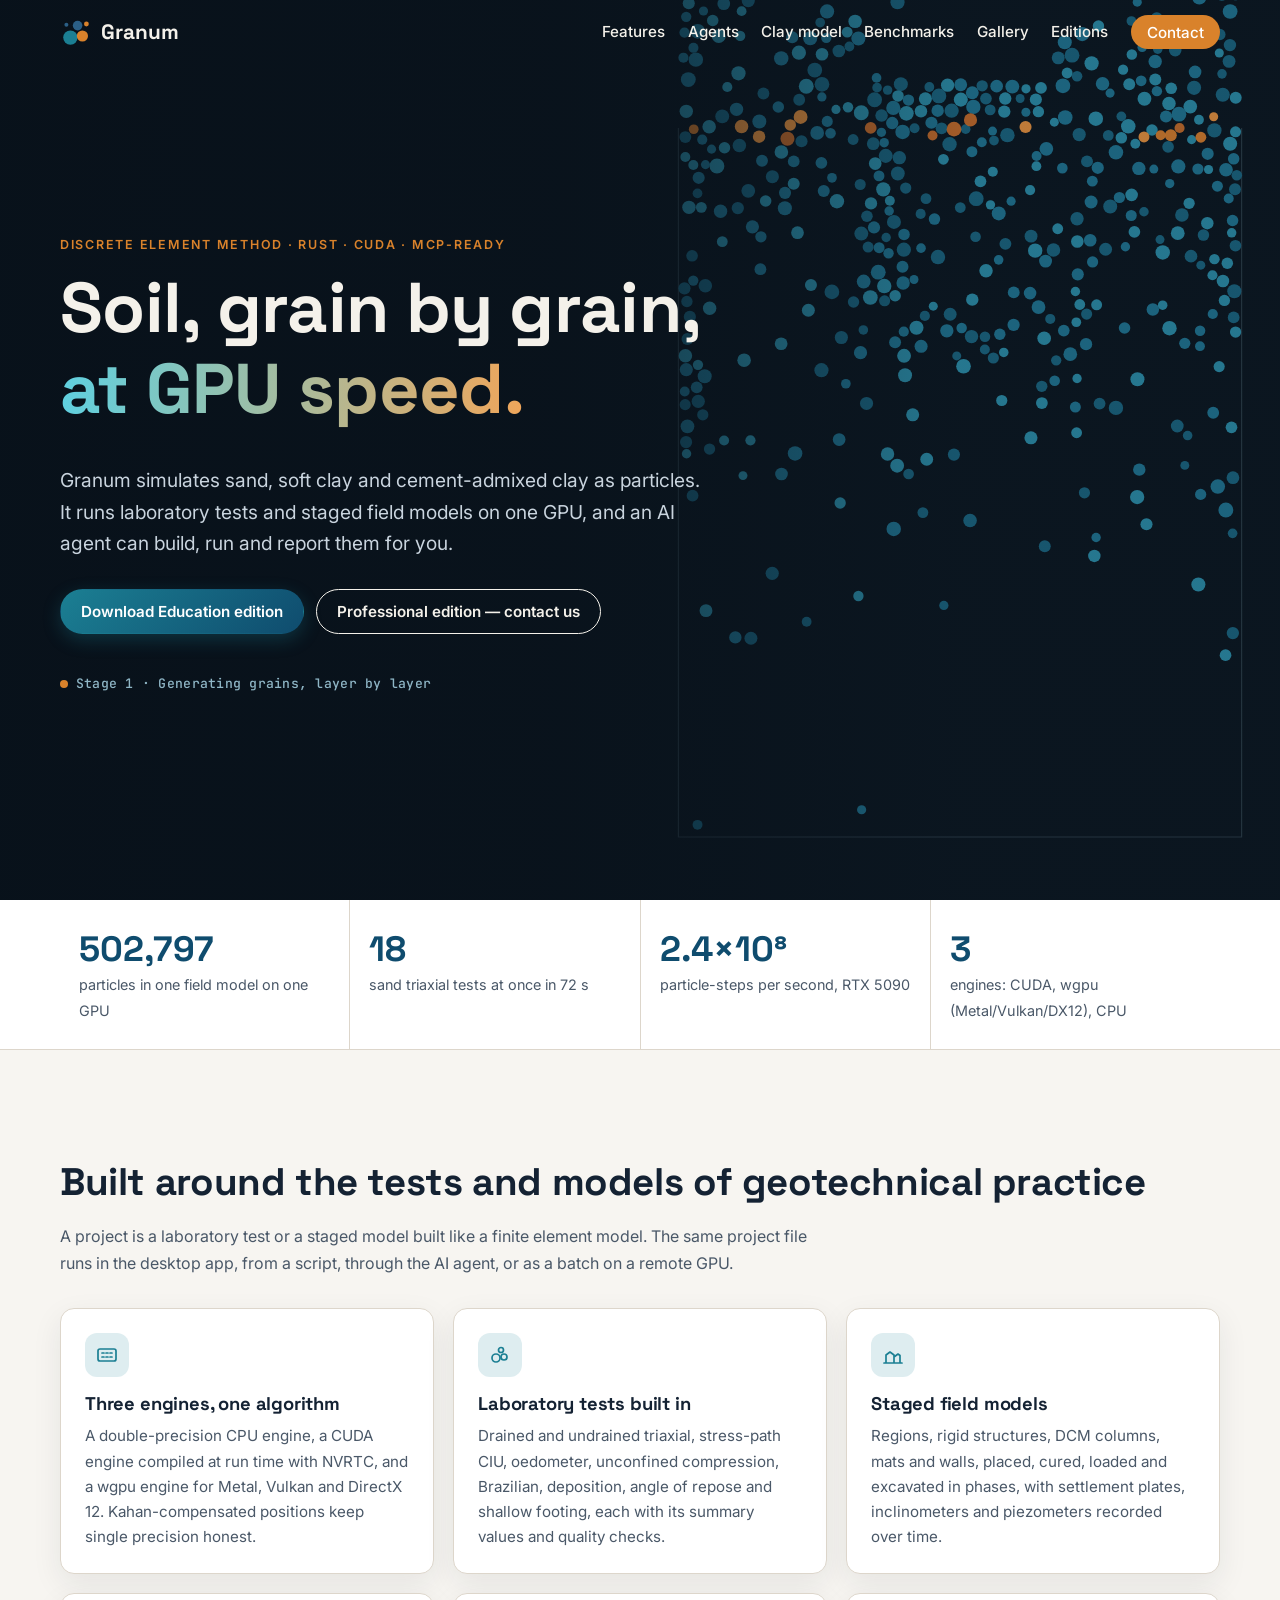
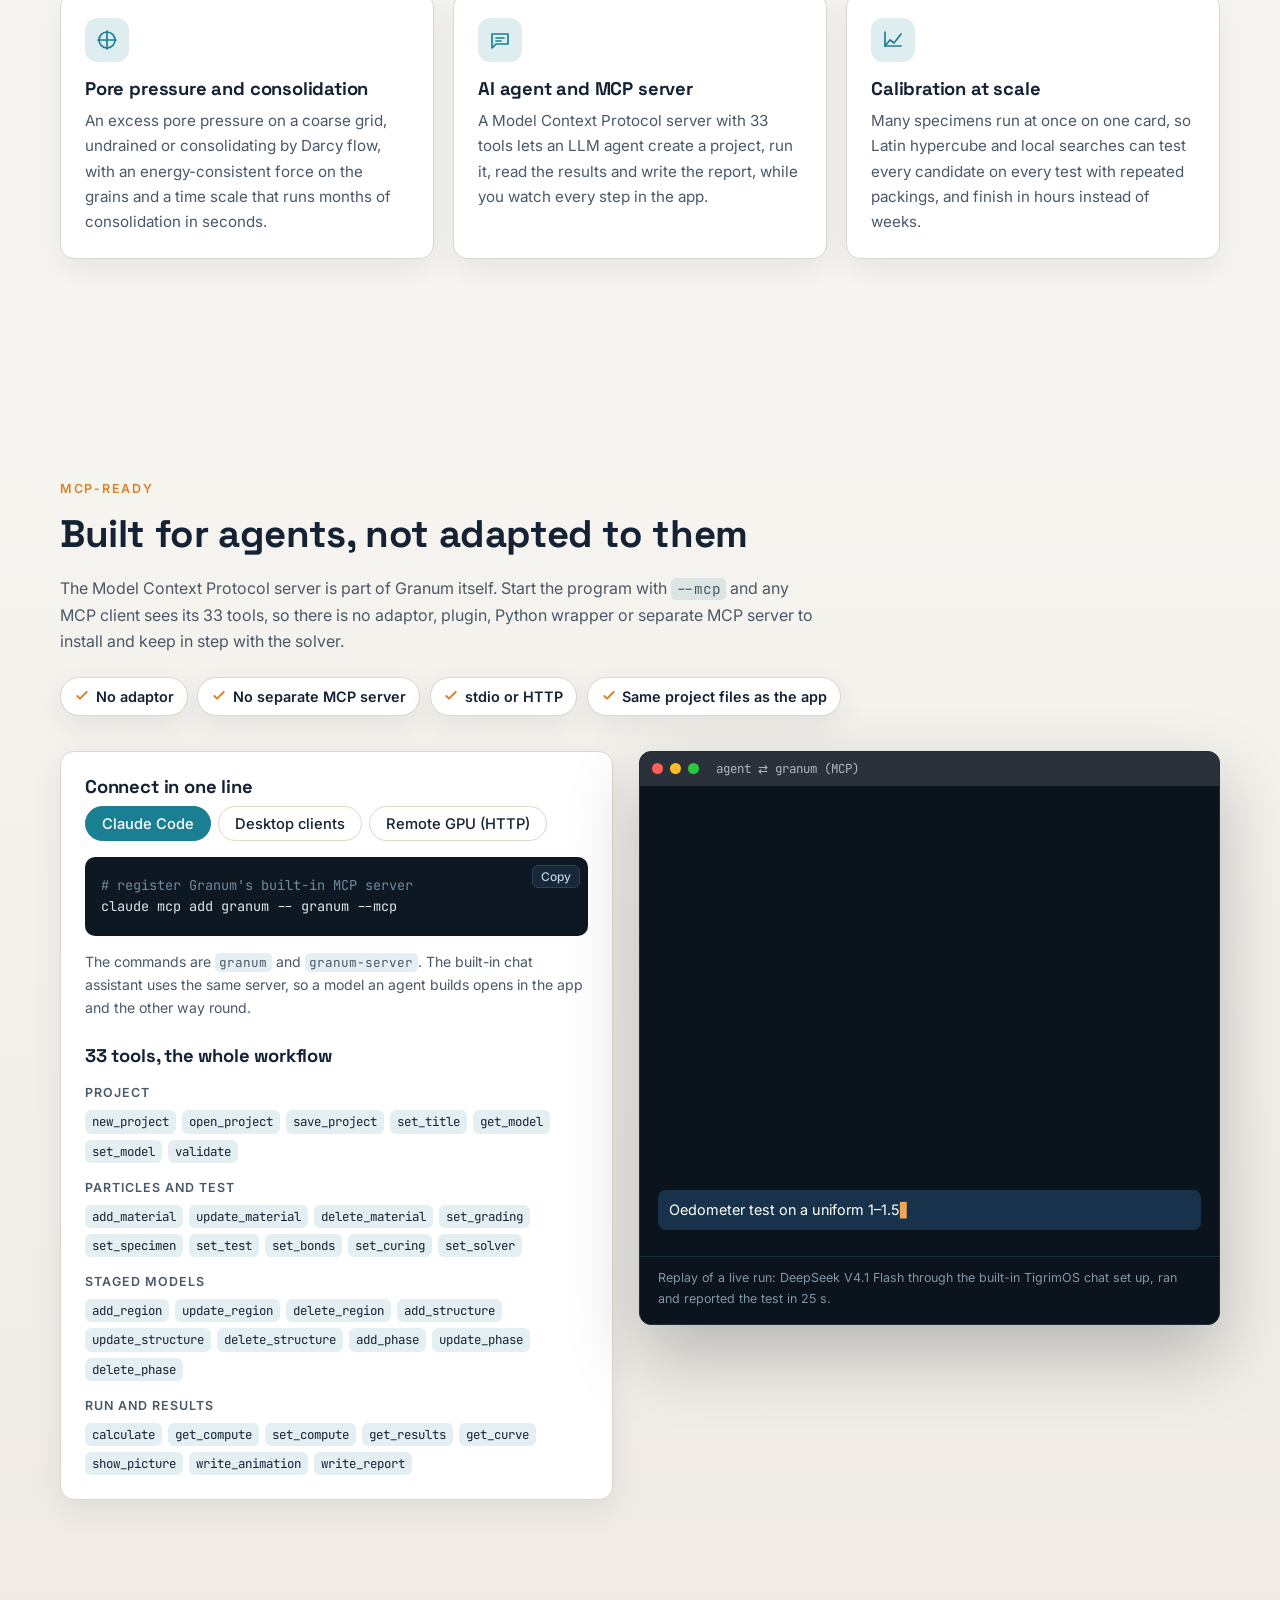
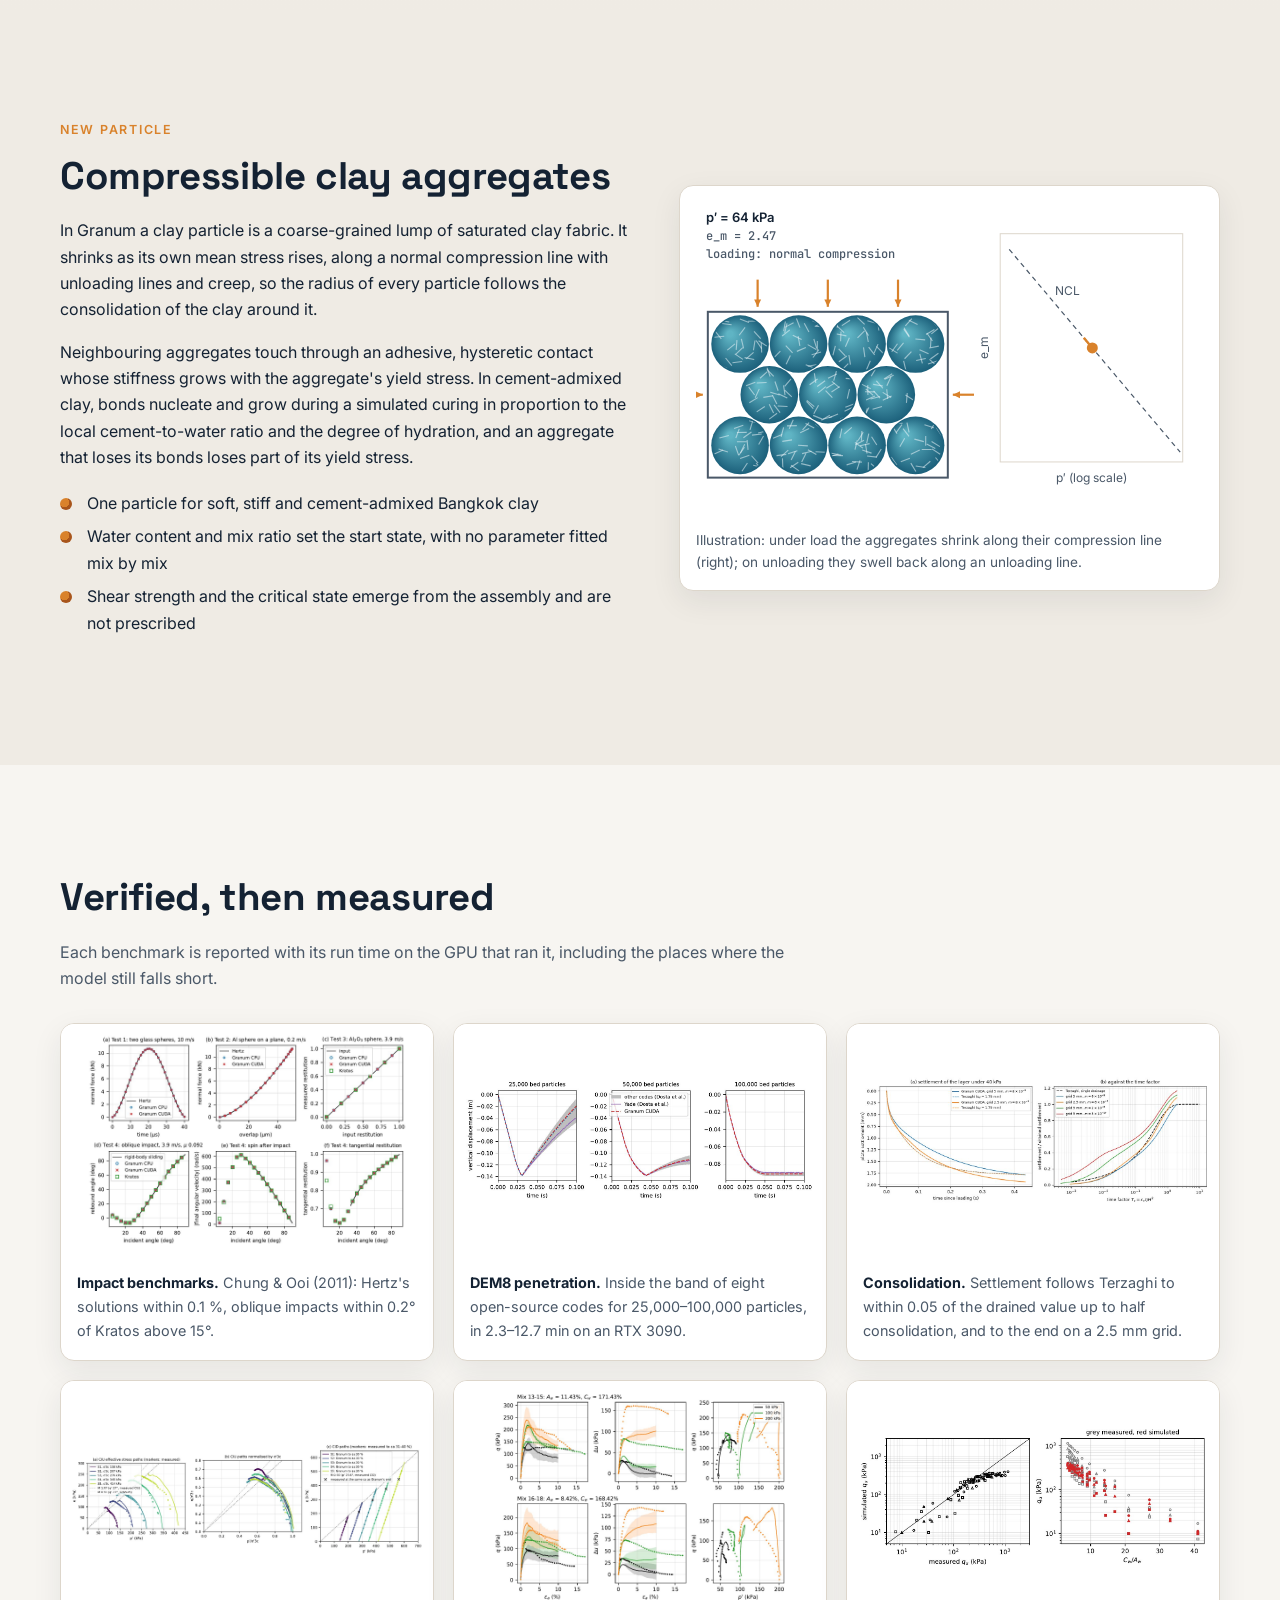
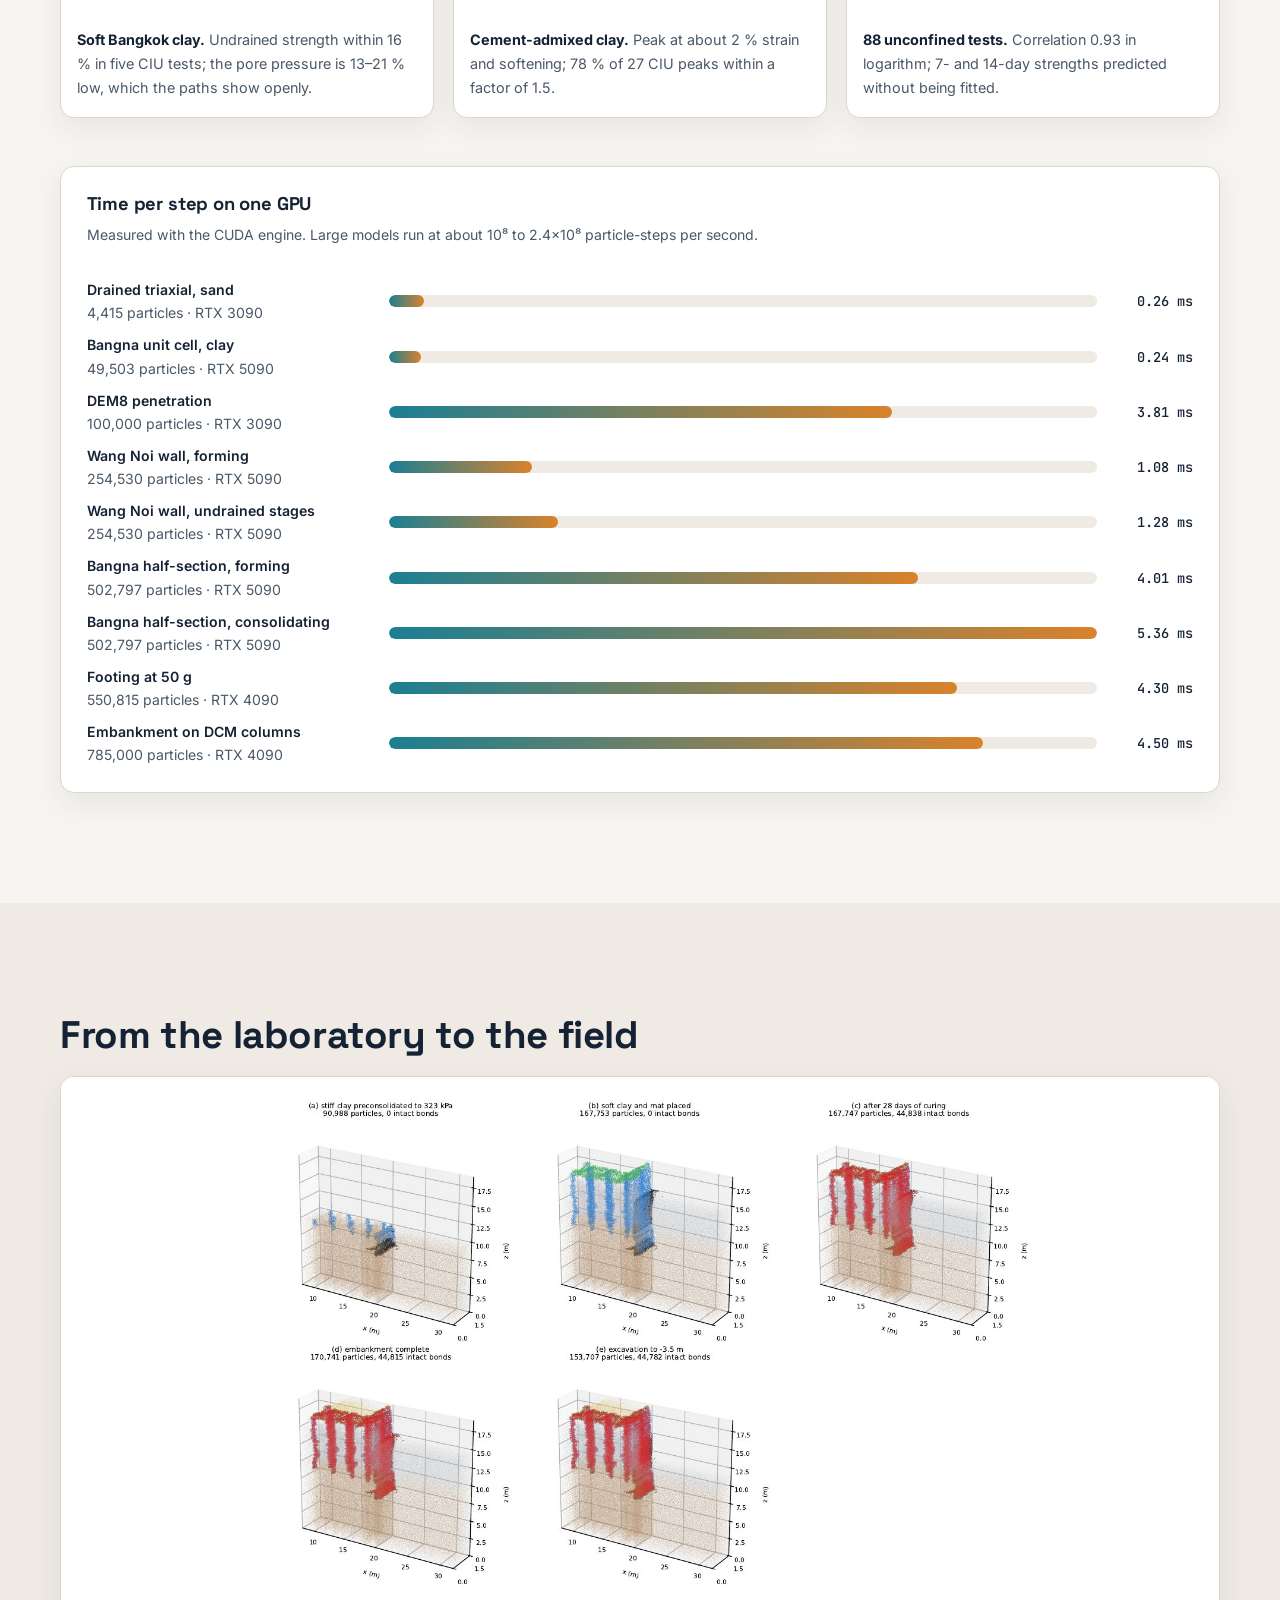
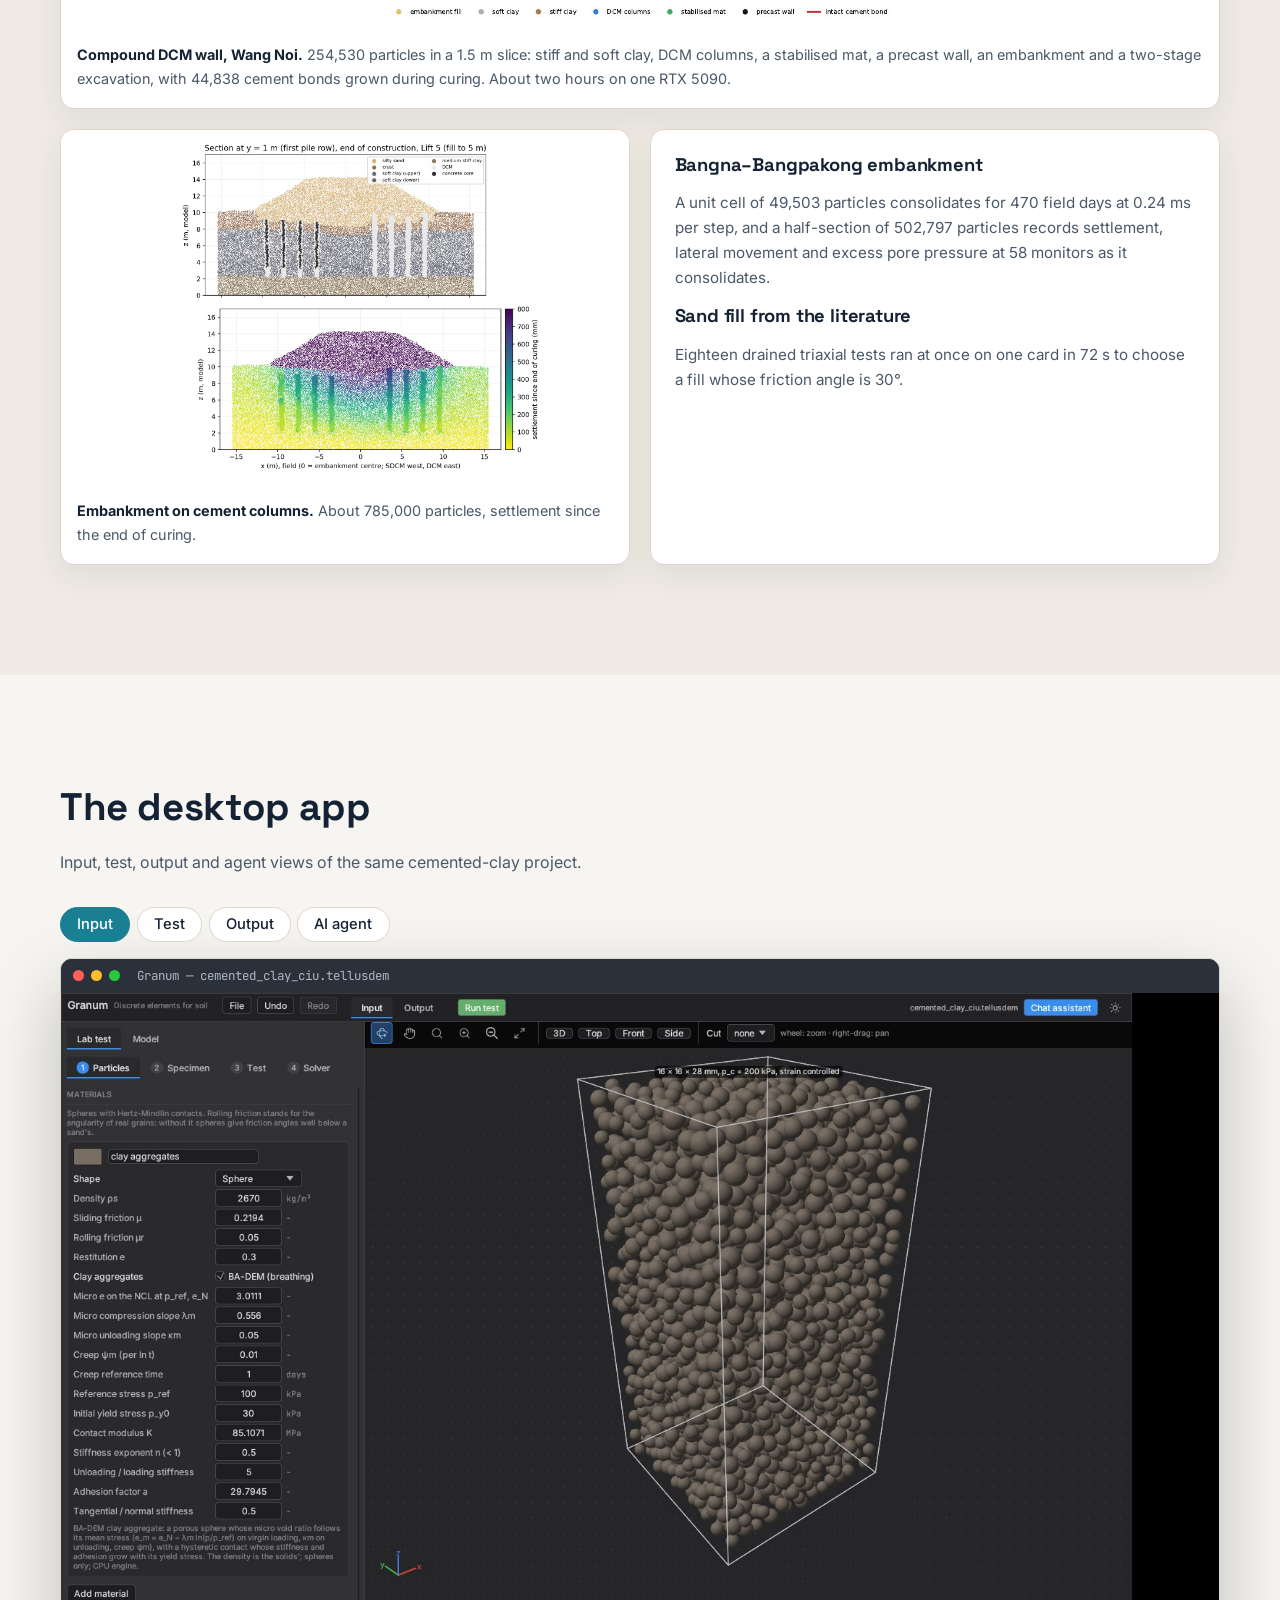
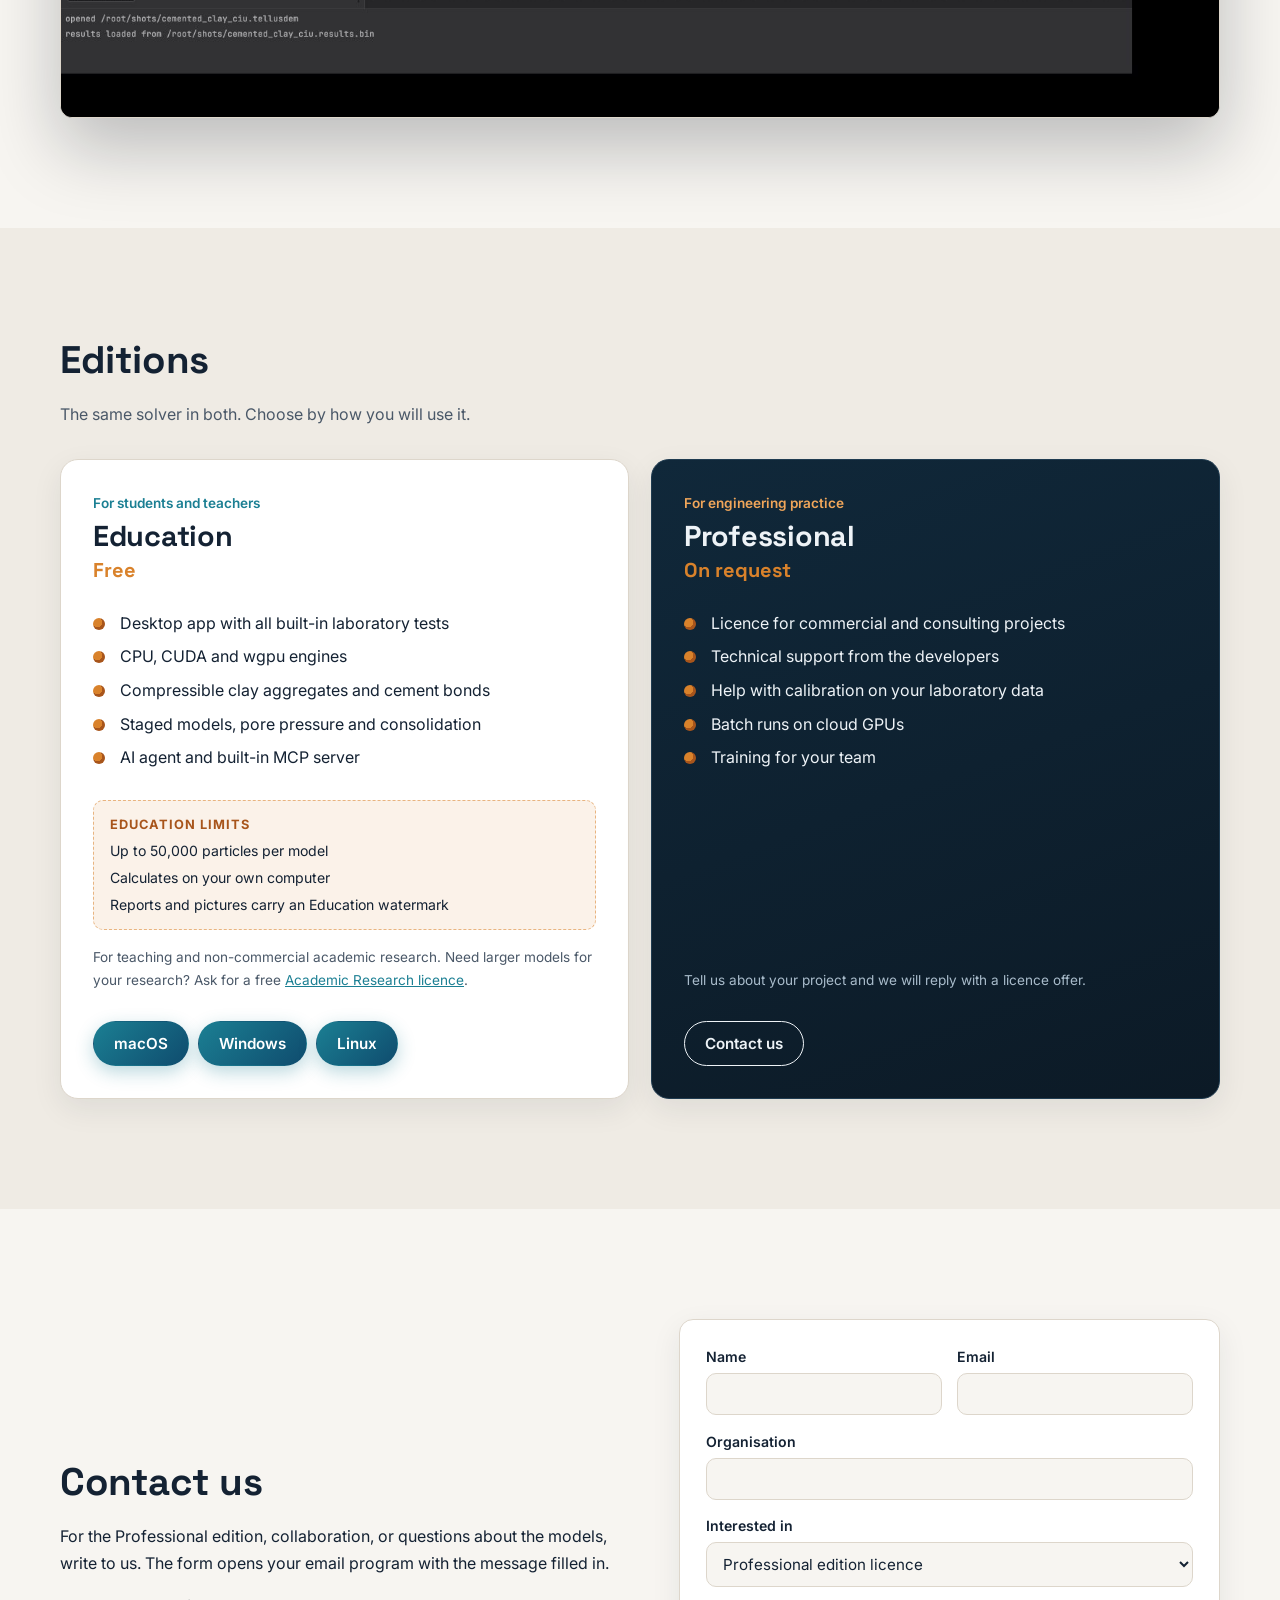
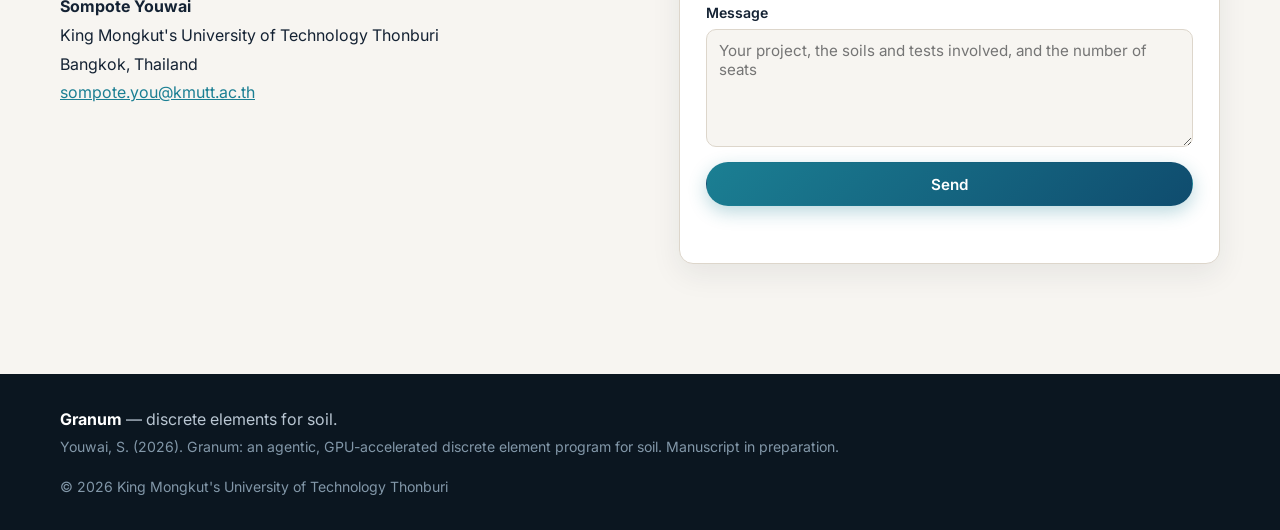
==== index.html @ eb06a464 "Granum website: live DEM hero, agents and MCP, clay model, benchmarks, Education and Professional ed" ====
<!doctype html>
<html lang="en">
<head>
<meta charset="utf-8">
<meta name="viewport" content="width=device-width, initial-scale=1">
<title>Granum — GPU discrete elements for soil</title>
<meta name="description" content="Granum is a discrete element program for soil: CPU, CUDA and wgpu engines, compressible clay aggregates for natural and cemented clay, pore pressure and consolidation, staged field models and an AI agent.">
<link rel="icon" href="img/favicon.svg" type="image/svg+xml">
<link rel="preconnect" href="https://fonts.googleapis.com">
<link rel="preconnect" href="https://fonts.gstatic.com" crossorigin>
<link href="https://fonts.googleapis.com/css2?family=Inter:wght@400;500;600;700&family=Space+Grotesk:wght@500;600;700&family=JetBrains+Mono:wght@400;500&display=swap" rel="stylesheet">
<link rel="stylesheet" href="style.css">
</head>
<body>

<header class="nav" id="top">
  <div class="wrap nav-in">
    <a class="brand" href="#top" aria-label="Granum home">
      <svg class="mark" viewBox="0 0 40 40" aria-hidden="true">
        <circle cx="13" cy="27" r="9" class="m1"/><circle cx="28" cy="25" r="7" class="m2"/>
        <circle cx="22" cy="12" r="6" class="m3"/><circle cx="33" cy="10" r="3" class="m2"/>
        <circle cx="8" cy="11" r="2.5" class="m3"/>
      </svg>
      <span>Granum</span>
    </a>
    <nav class="links" aria-label="Main">
      <a href="#features">Features</a>
      <a href="#agents">Agents</a>
      <a href="#clay">Clay model</a>
      <a href="#bench">Benchmarks</a>
      <a href="#gallery">Gallery</a>
      <a href="#editions">Editions</a>
      <a href="#contact" class="btn btn-sm">Contact</a>
    </nav>
    <button class="menu" aria-label="Open menu" aria-expanded="false"><span></span><span></span><span></span></button>
  </div>
</header>

<main>
<!-- HERO -->
<section class="hero">
  <canvas id="dem" aria-label="A live 2D discrete element simulation: grains settle in layers, then a footing is pushed into them and the force chains light up"></canvas>
  <div class="hero-shade"></div>
  <div class="wrap hero-in">
    <p class="eyebrow">Discrete element method · Rust · CUDA · MCP-ready</p>
    <h1>Soil, grain by grain,<br><span class="grad">at GPU speed.</span></h1>
    <p class="lead">Granum simulates sand, soft clay and cement-admixed clay as particles. It runs laboratory tests and staged field models on one GPU, and an AI agent can build, run and report them for you.</p>
    <div class="cta">
      <a class="btn btn-primary" href="#editions">Download Education edition</a>
      <a class="btn btn-ghost" href="#contact">Professional edition — contact us</a>
    </div>
    <p class="stage-tag" id="stageTag" aria-live="off">Stage 1 · Generating grains</p>
  </div>
</section>

<!-- STATS -->
<section class="stats">
  <div class="wrap stats-in">
    <div class="stat reveal"><b data-count="502797">0</b><span>particles in one field model on one GPU</span></div>
    <div class="stat reveal"><b data-count="18">0</b><span>sand triaxial tests at once in 72 s</span></div>
    <div class="stat reveal"><b data-count="2.4" data-dec="1" data-suffix="×10⁸">0</b><span>particle-steps per second, RTX 5090</span></div>
    <div class="stat reveal"><b data-count="3">0</b><span>engines: CUDA, wgpu (Metal/Vulkan/DX12), CPU</span></div>
  </div>
</section>

<!-- FEATURES -->
<section id="features" class="sec">
  <div class="wrap">
    <h2 class="reveal">Built around the tests and models of geotechnical practice</h2>
    <p class="sub reveal">A project is a laboratory test or a staged model built like a finite element model. The same project file runs in the desktop app, from a script, through the AI agent, or as a batch on a remote GPU.</p>
    <div class="grid3">
      <article class="card reveal">
        <div class="ic"><svg viewBox="0 0 24 24"><rect x="3" y="6" width="18" height="12" rx="2"/><path d="M7 10h2M7 14h2M11 10h2M11 14h2M15 10h2M15 14h2"/></svg></div>
        <h3>Three engines, one algorithm</h3>
        <p>A double-precision CPU engine, a CUDA engine compiled at run time with NVRTC, and a wgpu engine for Metal, Vulkan and DirectX 12. Kahan-compensated positions keep single precision honest.</p>
      </article>
      <article class="card reveal">
        <div class="ic"><svg viewBox="0 0 24 24"><circle cx="8" cy="15" r="4"/><circle cx="16" cy="14" r="3"/><circle cx="13" cy="7" r="2.5"/></svg></div>
        <h3>Laboratory tests built in</h3>
        <p>Drained and undrained triaxial, stress-path CIU, oedometer, unconfined compression, Brazilian, deposition, angle of repose and shallow footing, each with its summary values and quality checks.</p>
      </article>
      <article class="card reveal">
        <div class="ic"><svg viewBox="0 0 24 24"><path d="M3 20h18M5 20V12l4-3 4 3v8M13 20v-6l4-3 2 1.5V20"/></svg></div>
        <h3>Staged field models</h3>
        <p>Regions, rigid structures, DCM columns, mats and walls, placed, cured, loaded and excavated in phases, with settlement plates, inclinometers and piezometers recorded over time.</p>
      </article>
      <article class="card reveal">
        <div class="ic"><svg viewBox="0 0 24 24"><path d="M12 3v18M3 12h18"/><circle cx="12" cy="12" r="8"/></svg></div>
        <h3>Pore pressure and consolidation</h3>
        <p>An excess pore pressure on a coarse grid, undrained or consolidating by Darcy flow, with an energy-consistent force on the grains and a time scale that runs months of consolidation in seconds.</p>
      </article>
      <article class="card reveal">
        <div class="ic"><svg viewBox="0 0 24 24"><path d="M4 6h16v10H8l-4 4z"/><path d="M8 10h8M8 13h5"/></svg></div>
        <h3>AI agent and MCP server</h3>
        <p>A Model Context Protocol server with 33 tools lets an LLM agent create a project, run it, read the results and write the report, while you watch every step in the app.</p>
      </article>
      <article class="card reveal">
        <div class="ic"><svg viewBox="0 0 24 24"><path d="M4 18l5-6 4 3 7-9"/><path d="M4 4v14h16"/></svg></div>
        <h3>Calibration at scale</h3>
        <p>Many specimens run at once on one card, so Latin hypercube and local searches can test every candidate on every test with repeated packings, and finish in hours instead of weeks.</p>
      </article>
    </div>
  </div>
</section>

<!-- AGENTS -->
<section id="agents" class="sec agents">
  <div class="wrap">
    <div class="ag-head reveal">
      <p class="eyebrow">MCP-ready</p>
      <h2>Built for agents, not adapted to them</h2>
      <p class="sub">The Model Context Protocol server is part of Granum itself. Start the program with <code>--mcp</code> and any MCP client sees its 33 tools, so there is no adaptor, plugin, Python wrapper or separate MCP server to install and keep in step with the solver.</p>
      <div class="badges">
        <span><svg viewBox="0 0 24 24"><path d="M5 12l4 4 10-10"/></svg>No adaptor</span>
        <span><svg viewBox="0 0 24 24"><path d="M5 12l4 4 10-10"/></svg>No separate MCP server</span>
        <span><svg viewBox="0 0 24 24"><path d="M5 12l4 4 10-10"/></svg>stdio or HTTP</span>
        <span><svg viewBox="0 0 24 24"><path d="M5 12l4 4 10-10"/></svg>Same project files as the app</span>
      </div>
    </div>

    <div class="ag-grid">
      <div class="ag-connect reveal">
        <h3>Connect in one line</h3>
        <div class="tabs small-tabs" role="tablist" id="mcpTabs">
          <button role="tab" aria-selected="true" data-snip="cc">Claude Code</button>
          <button role="tab" aria-selected="false" data-snip="json">Desktop clients</button>
          <button role="tab" aria-selected="false" data-snip="http">Remote GPU (HTTP)</button>
        </div>
        <div class="code">
          <button class="copy" aria-label="Copy">Copy</button>
<pre id="snip-cc"><code><span class="c"># register Granum's built-in MCP server</span>
claude mcp add granum -- granum --mcp</code></pre>
<pre id="snip-json" hidden><code><span class="c">// Claude Desktop, Cursor and other MCP clients</span>
{
  "mcpServers": {
    "granum": { "command": "granum", "args": ["--mcp"] }
  }
}</code></pre>
<pre id="snip-http" hidden><code><span class="c"># on the GPU machine: the same tools over HTTP, with a token</span>
granum-server --http 0.0.0.0:8787 --token $TOKEN
<span class="c"># the app and agents then calculate on that GPU</span></code></pre>
        </div>
        <p class="small">The commands are <code>granum</code> and <code>granum-server</code>. The built-in chat assistant uses the same server, so a model an agent builds opens in the app and the other way round.</p>

        <h3 class="mt">33 tools, the whole workflow</h3>
        <div class="tools" id="tools"></div>
      </div>

      <div class="term reveal" aria-label="Replay of an agent building, running and reporting an oedometer test through Granum's MCP tools">
        <div class="wbar"><i></i><i></i><i></i><span>agent ⇄ granum (MCP)</span></div>
        <div class="term-body" id="term"></div>
        <p class="term-note">Replay of a live run: DeepSeek V4.1 Flash through the built-in TigrimOS chat set up, ran and reported the test in 25 s.</p>
      </div>
    </div>
  </div>
</section>

<!-- CLAY MODEL -->
<section id="clay" class="sec alt">
  <div class="wrap split">
    <div class="reveal">
      <p class="eyebrow">New particle</p>
      <h2>Compressible clay aggregates</h2>
      <p>In Granum a clay particle is a coarse-grained lump of saturated clay fabric. It shrinks as its own mean stress rises, along a normal compression line with unloading lines and creep, so the radius of every particle follows the consolidation of the clay around it.</p>
      <p>Neighbouring aggregates touch through an adhesive, hysteretic contact whose stiffness grows with the aggregate's yield stress. In cement-admixed clay, bonds nucleate and grow during a simulated curing in proportion to the local cement-to-water ratio and the degree of hydration, and an aggregate that loses its bonds loses part of its yield stress.</p>
      <ul class="ticks">
        <li>One particle for soft, stiff and cement-admixed Bangkok clay</li>
        <li>Water content and mix ratio set the start state, with no parameter fitted mix by mix</li>
        <li>Shear strength and the critical state emerge from the assembly and are not prescribed</li>
      </ul>
    </div>
    <figure class="cca reveal">
      <canvas id="cca" aria-label="Animation of compressible clay aggregates shrinking under load while their state moves down the compression line"></canvas>
      <figcaption>Illustration: under load the aggregates shrink along their compression line (right); on unloading they swell back along an unloading line.</figcaption>
    </figure>
  </div>
</section>

<!-- BENCHMARKS -->
<section id="bench" class="sec">
  <div class="wrap">
    <h2 class="reveal">Verified, then measured</h2>
    <p class="sub reveal">Each benchmark is reported with its run time on the GPU that ran it, including the places where the model still falls short.</p>

    <div class="bench-grid">
      <figure class="fig reveal" data-full="img/fig_chung_ooi.jpg">
        <img src="img/fig_chung_ooi.jpg" alt="Chung and Ooi impact benchmarks: Granum against Hertz theory and Kratos" loading="lazy">
        <figcaption><b>Impact benchmarks.</b> Chung &amp; Ooi (2011): Hertz's solutions within 0.1 %, oblique impacts within 0.2° of Kratos above 15°.</figcaption>
      </figure>
      <figure class="fig reveal" data-full="img/fig_penetration.jpg">
        <img src="img/fig_penetration.jpg" alt="DEM8 penetration benchmark against eight codes" loading="lazy">
        <figcaption><b>DEM8 penetration.</b> Inside the band of eight open-source codes for 25,000–100,000 particles, in 2.3–12.7 min on an RTX 3090.</figcaption>
      </figure>
      <figure class="fig reveal" data-full="img/fig_consol.jpg">
        <img src="img/fig_consol.jpg" alt="Consolidation of a granular layer against Terzaghi's solution" loading="lazy">
        <figcaption><b>Consolidation.</b> Settlement follows Terzaghi to within 0.05 of the drained value up to half consolidation, and to the end on a 2.5 mm grid.</figcaption>
      </figure>
      <figure class="fig reveal" data-full="img/fig_soft_stress_paths.jpg">
        <img src="img/fig_soft_stress_paths.jpg" alt="Effective stress paths of soft Bangkok clay, measured and simulated" loading="lazy">
        <figcaption><b>Soft Bangkok clay.</b> Undrained strength within 16 % in five CIU tests; the pore pressure is 13–21 % low, which the paths show openly.</figcaption>
      </figure>
      <figure class="fig reveal" data-full="img/fig_cem_curves.jpg">
        <img src="img/fig_cem_curves.jpg" alt="Cement-admixed Bangkok clay: stress-strain, pore pressure and stress paths" loading="lazy">
        <figcaption><b>Cement-admixed clay.</b> Peak at about 2 % strain and softening; 78 % of 27 CIU peaks within a factor of 1.5.</figcaption>
      </figure>
      <figure class="fig reveal" data-full="img/fig_ucs_joint.jpg">
        <img src="img/fig_ucs_joint.jpg" alt="Unconfined strength of 88 cement-admixed clay tests" loading="lazy">
        <figcaption><b>88 unconfined tests.</b> Correlation 0.93 in logarithm; 7- and 14-day strengths predicted without being fitted.</figcaption>
      </figure>
    </div>

    <div class="perf reveal">
      <h3>Time per step on one GPU</h3>
      <p class="sub small">Measured with the CUDA engine. Large models run at about 10⁸ to 2.4×10⁸ particle-steps per second.</p>
      <div id="bars" class="bars" role="list"></div>
    </div>
  </div>
</section>

<!-- APPLICATIONS -->
<section class="sec alt">
  <div class="wrap">
    <h2 class="reveal">From the laboratory to the field</h2>
    <div class="apps">
      <figure class="fig wide reveal" data-full="img/fig_wall_stages3d.jpg">
        <img src="img/fig_wall_stages3d.jpg" alt="Staged DEM model of the Wang Noi compound DCM wall" loading="lazy">
        <figcaption><b>Compound DCM wall, Wang Noi.</b> 254,530 particles in a 1.5 m slice: stiff and soft clay, DCM columns, a stabilised mat, a precast wall, an embankment and a two-stage excavation, with 44,838 cement bonds grown during curing. About two hours on one RTX 5090.</figcaption>
      </figure>
      <figure class="fig reveal" data-full="img/embankment_section.jpg">
        <img src="img/embankment_section.jpg" alt="Section through an embankment on DCM and stiffened DCM piles" loading="lazy">
        <figcaption><b>Embankment on cement columns.</b> About 785,000 particles, settlement since the end of curing.</figcaption>
      </figure>
      <div class="appnote reveal">
        <h3>Bangna–Bangpakong embankment</h3>
        <p>A unit cell of 49,503 particles consolidates for 470 field days at 0.24 ms per step, and a half-section of 502,797 particles records settlement, lateral movement and excess pore pressure at 58 monitors as it consolidates.</p>
        <h3>Sand fill from the literature</h3>
        <p>Eighteen drained triaxial tests ran at once on one card in 72 s to choose a fill whose friction angle is 30°.</p>
      </div>
    </div>
  </div>
</section>

<!-- GALLERY -->
<section id="gallery" class="sec">
  <div class="wrap">
    <h2 class="reveal">The desktop app</h2>
    <p class="sub reveal">Input, test, output and agent views of the same cemented-clay project.</p>
    <div class="tabs reveal" role="tablist">
      <button role="tab" aria-selected="true" data-shot="img/shot_input.jpg">Input</button>
      <button role="tab" aria-selected="false" data-shot="img/shot_test.jpg">Test</button>
      <button role="tab" aria-selected="false" data-shot="img/shot_output.jpg">Output</button>
      <button role="tab" aria-selected="false" data-shot="img/shot_agent.jpg">AI agent</button>
    </div>
    <div class="window reveal">
      <div class="wbar"><i></i><i></i><i></i><span>Granum — cemented_clay_ciu.tellusdem</span></div>
      <img id="shot" src="img/shot_input.jpg" alt="Granum desktop app screenshot">
    </div>
  </div>
</section>

<!-- EDITIONS -->
<section id="editions" class="sec alt">
  <div class="wrap">
    <h2 class="reveal">Editions</h2>
    <p class="sub reveal">The same solver in both. Choose by how you will use it.</p>
    <div class="editions">
      <article class="ed reveal">
        <p class="tag">For students and teachers</p>
        <h3>Education</h3>
        <p class="price">Free</p>
        <ul class="ticks">
          <li>Desktop app with all built-in laboratory tests</li>
          <li>CPU, CUDA and wgpu engines</li>
          <li>Compressible clay aggregates and cement bonds</li>
          <li>Staged models, pore pressure and consolidation</li>
          <li>AI agent and built-in MCP server</li>
        </ul>
        <div class="limits">
          <b>Education limits</b>
          <span>Up to 50,000 particles per model</span>
          <span>Calculates on your own computer</span>
          <span>Reports and pictures carry an Education watermark</span>
        </div>
        <p class="fine">For teaching and non-commercial academic research. Need larger models for your research? Ask for a free <a href="#contact" data-research>Academic Research licence</a>.</p>
        <div class="dl">
          <button class="btn btn-primary" data-os="macos">macOS</button>
          <button class="btn btn-primary" data-os="windows">Windows</button>
          <button class="btn btn-primary" data-os="linux">Linux</button>
        </div>
      </article>
      <article class="ed pro reveal">
        <p class="tag">For engineering practice</p>
        <h3>Professional</h3>
        <p class="price">On request</p>
        <ul class="ticks">
          <li>Licence for commercial and consulting projects</li>
          <li>Technical support from the developers</li>
          <li>Help with calibration on your laboratory data</li>
          <li>Batch runs on cloud GPUs</li>
          <li>Training for your team</li>
        </ul>
        <p class="fine">Tell us about your project and we will reply with a licence offer.</p>
        <div class="dl"><a class="btn btn-ghost" href="#contact" data-pro>Contact us</a></div>
      </article>
    </div>
  </div>
</section>

<!-- CONTACT -->
<section id="contact" class="sec">
  <div class="wrap split">
    <div class="reveal">
      <h2>Contact us</h2>
      <p>For the Professional edition, collaboration, or questions about the models, write to us. The form opens your email program with the message filled in.</p>
      <p class="addr">
        <b>Sompote Youwai</b><br>
        King Mongkut's University of Technology Thonburi<br>
        Bangkok, Thailand<br>
        <a href="mailto:sompote.you@kmutt.ac.th">sompote.you@kmutt.ac.th</a>
      </p>
    </div>
    <form id="contactForm" class="form reveal" novalidate>
      <div class="row2">
        <label>Name<input name="name" required autocomplete="name"></label>
        <label>Email<input name="email" type="email" required autocomplete="email"></label>
      </div>
      <label>Organisation<input name="org" autocomplete="organization"></label>
      <label>Interested in
        <select name="topic">
          <option>Professional edition licence</option>
          <option>Education edition</option>
          <option>Academic Research licence</option>
          <option>Calibration or project modelling</option>
          <option>Research collaboration</option>
          <option>Other</option>
        </select>
      </label>
      <label>Message<textarea name="msg" rows="5" required placeholder="Your project, the soils and tests involved, and the number of seats"></textarea></label>
      <button class="btn btn-primary" type="submit">Send</button>
      <p class="form-note" id="formNote" role="status"></p>
    </form>
  </div>
</section>
</main>

<footer class="foot">
  <div class="wrap foot-in">
    <div>
      <b>Granum</b> — discrete elements for soil.<br>
      <span class="small">Youwai, S. (2026). Granum: an agentic, GPU-accelerated discrete element program for soil. Manuscript in preparation.</span>
    </div>
    <div class="small">© 2026 King Mongkut's University of Technology Thonburi</div>
  </div>
</footer>

<!-- download dialog -->
<dialog id="dlg">
  <form method="dialog" class="dlg-in">
    <h3>Granum Education edition</h3>
    <p id="dlgOs" class="small"></p>
    <label class="check"><input type="checkbox" id="agree"> I will use Granum for teaching or non-commercial academic research only.</label>
    <div class="dlg-act">
      <button class="btn btn-ghost" value="cancel">Cancel</button>
      <a class="btn btn-primary disabled" id="dlgGo" href="#" aria-disabled="true">Download</a>
    </div>
    <p class="small dlg-meta"><a href="LICENSE-EDUCATION.txt" target="_blank">Licence</a> · <a href="https://github.com/granumDEM/granumdem.github.io/releases/latest" target="_blank">All releases and checksums</a> · <a href="README-EDUCATION.txt" target="_blank">Quick start</a></p>
    <p class="small" id="dlgMissing" hidden>This build is not online yet. <a href="#contact" id="dlgAsk">Ask us for a copy.</a></p>
  </form>
</dialog>

<!-- lightbox -->
<dialog id="lb"><img alt=""><form method="dialog"><button class="lb-x" aria-label="Close">×</button></form></dialog>

<script src="downloads/config.js"></script>
<script src="app.js"></script>
</body>
</html>
---- style.css ----
:root {
  --bg: #f7f5f1;
  --bg-alt: #efebe4;
  --card: #ffffff;
  --ink: #142233;
  --ink-2: #4a5868;
  --line: #ddd6cb;
  --teal: #1b7f93;
  --teal-2: #0f4c6e;
  --sand: #d9822b;
  --sand-2: #a8551b;
  --hero-ink: #f4f1ea;
  --shadow: 0 10px 30px rgba(20, 34, 51, .08);
  --r: 14px;
  color-scheme: light;
}
@media (prefers-color-scheme: dark) {
  :root:not([data-theme="light"]) {
    --bg: #0d141c; --bg-alt: #111b25; --card: #16222e; --ink: #e9eef3; --ink-2: #9fb0c0;
    --line: #243443; --teal: #3bb3c6; --teal-2: #7fd0dc; --sand: #eb9a4a; --sand-2: #f2b479;
    --shadow: 0 10px 30px rgba(0, 0, 0, .35); color-scheme: dark;
  }
}
:root[data-theme="dark"] {
  --bg: #0d141c; --bg-alt: #111b25; --card: #16222e; --ink: #e9eef3; --ink-2: #9fb0c0;
  --line: #243443; --teal: #3bb3c6; --teal-2: #7fd0dc; --sand: #eb9a4a; --sand-2: #f2b479;
  --shadow: 0 10px 30px rgba(0, 0, 0, .35); color-scheme: dark;
}

* { box-sizing: border-box; }
html { scroll-behavior: smooth; scroll-padding-top: 72px; }
body { margin: 0; background: var(--bg); color: var(--ink); font: 16px/1.65 Inter, system-ui, -apple-system, "Segoe UI", sans-serif; overflow-x: hidden; }
img { max-width: 100%; display: block; }
a { color: var(--teal); }
h1, h2, h3 { font-family: "Space Grotesk", Inter, sans-serif; line-height: 1.15; margin: 0 0 .5em; letter-spacing: -.01em; }
h2 { font-size: clamp(1.7rem, 3.2vw, 2.4rem); }
h3 { font-size: 1.15rem; }
.wrap { width: min(1160px, 100% - 32px); margin-inline: auto; }
.small { font-size: .88rem; color: var(--ink-2); }
.sub { color: var(--ink-2); max-width: 760px; margin: 0 0 2rem; }
.eyebrow { text-transform: uppercase; letter-spacing: .14em; font-size: .78rem; font-weight: 600; color: var(--sand); margin: 0 0 .8rem; }

/* buttons */
.btn { display: inline-flex; align-items: center; justify-content: center; gap: .5em; padding: .78em 1.3em; border-radius: 999px; font: 600 .95rem Inter, sans-serif; text-decoration: none; border: 1.5px solid transparent; cursor: pointer; transition: transform .15s, box-shadow .2s, background .2s; }
.btn:hover { transform: translateY(-1px); }
.btn-primary { background: linear-gradient(135deg, var(--teal), var(--teal-2)); color: #fff; box-shadow: 0 6px 18px rgba(27, 127, 147, .3); }
.btn-ghost { background: transparent; color: inherit; border-color: currentColor; }
.btn-sm { padding: .45em 1em; font-size: .88rem; background: var(--sand); color: #fff !important; }
.btn.disabled { opacity: .45; pointer-events: none; }

/* nav */
.nav { position: fixed; inset: 0 0 auto; z-index: 50; transition: background .25s, box-shadow .25s; }
.nav.solid { background: color-mix(in srgb, var(--bg) 88%, transparent); backdrop-filter: blur(10px); box-shadow: 0 1px 0 var(--line); }
.nav-in { display: flex; align-items: center; justify-content: space-between; height: 64px; }
.brand { display: flex; align-items: center; gap: .55rem; text-decoration: none; color: var(--hero-ink); font: 700 1.3rem "Space Grotesk", sans-serif; }
.nav.solid .brand { color: var(--ink); }
.mark { width: 32px; height: 32px; }
.m1 { fill: var(--teal); } .m2 { fill: var(--sand); } .m3 { fill: #2b5f86; }
.links { display: flex; gap: 1.4rem; align-items: center; }
.links a { color: var(--hero-ink); text-decoration: none; font-weight: 500; font-size: .95rem; }
.nav.solid .links a { color: var(--ink); }
.menu { display: none; background: none; border: 0; width: 40px; height: 40px; cursor: pointer; }
.menu span { display: block; height: 2px; margin: 6px 8px; background: var(--hero-ink); border-radius: 2px; }
.nav.solid .menu span { background: var(--ink); }

/* hero */
.hero { position: relative; min-height: 100svh; display: flex; align-items: center; color: var(--hero-ink); background: #0b1620; overflow: hidden; }
#dem { position: absolute; inset: 0; width: 100%; height: 100%; }
.hero-shade { position: absolute; inset: 0; background: linear-gradient(90deg, rgba(8, 17, 26, .92) 0%, rgba(8, 17, 26, .7) 42%, rgba(8, 17, 26, .05) 75%); pointer-events: none; }
.hero-in { position: relative; padding: 110px 0 70px; }
.hero h1 { font-size: clamp(2.3rem, 6vw, 4.4rem); max-width: 12em; }
.grad { background: linear-gradient(90deg, #5fd0e0, #f0a65a); -webkit-background-clip: text; background-clip: text; color: transparent; }
.lead { font-size: clamp(1.02rem, 1.6vw, 1.2rem); max-width: 34em; color: #c9d4de; }
.cta { display: flex; flex-wrap: wrap; gap: .8rem; margin-top: 1.8rem; }
.hero .btn-ghost { color: var(--hero-ink); }
.stage-tag { margin-top: 2.6rem; font: 500 .82rem "JetBrains Mono", monospace; color: #8fb6c6; letter-spacing: .02em; }
.stage-tag::before { content: ""; display: inline-block; width: 8px; height: 8px; border-radius: 50%; background: var(--sand); margin-right: .6em; animation: pulse 1.4s infinite; }
@keyframes pulse { 50% { opacity: .25; } }

/* stats */
.stats { background: var(--card); border-bottom: 1px solid var(--line); }
.stats-in { display: grid; grid-template-columns: repeat(4, 1fr); gap: 1px; background: var(--line); }
.stat { background: var(--card); padding: 1.6rem 1.2rem; }
.stat b { display: block; font: 700 clamp(1.5rem, 3vw, 2.2rem) "Space Grotesk", sans-serif; color: var(--teal-2); }
.stat span { font-size: .9rem; color: var(--ink-2); }

/* sections */
.sec { padding: clamp(64px, 9vw, 110px) 0; }
.sec.alt { background: var(--bg-alt); }
.grid3 { display: grid; grid-template-columns: repeat(3, 1fr); gap: 1.2rem; }
.card { background: var(--card); border: 1px solid var(--line); border-radius: var(--r); padding: 1.5rem; box-shadow: var(--shadow); transition: transform .2s; }
.card:hover { transform: translateY(-3px); }
.card p { color: var(--ink-2); margin: 0; font-size: .95rem; }
.ic { width: 44px; height: 44px; border-radius: 12px; display: grid; place-items: center; background: color-mix(in srgb, var(--teal) 14%, transparent); margin-bottom: 1rem; }
.ic svg { width: 24px; height: 24px; fill: none; stroke: var(--teal); stroke-width: 1.7; stroke-linecap: round; stroke-linejoin: round; }

.split { display: grid; grid-template-columns: 1.05fr 1fr; gap: clamp(1.5rem, 4vw, 3.5rem); align-items: center; }
.ticks { list-style: none; padding: 0; margin: 1.2rem 0; }
.ticks li { padding-left: 1.7em; position: relative; margin: .45em 0; }
.ticks li::before { content: ""; position: absolute; left: 0; top: .5em; width: .75em; height: .75em; border-radius: 50%; background: radial-gradient(circle at 35% 35%, var(--sand) 0 45%, var(--sand-2) 46%); }
.cca { margin: 0; background: var(--card); border: 1px solid var(--line); border-radius: var(--r); padding: 1rem; box-shadow: var(--shadow); }
#cca { width: 100%; aspect-ratio: 16 / 10; display: block; }
.cca figcaption { font-size: .85rem; color: var(--ink-2); margin-top: .6rem; }

/* agents */
.agents { background: linear-gradient(180deg, var(--bg) 0%, var(--bg-alt) 100%); }
.ag-head { max-width: 860px; }
code { font: .9em "JetBrains Mono", monospace; background: color-mix(in srgb, var(--teal) 12%, transparent); padding: .1em .35em; border-radius: 5px; }
.badges { display: flex; flex-wrap: wrap; gap: .6rem; margin: -0.6rem 0 2.2rem; }
.badges span { display: inline-flex; align-items: center; gap: .4em; padding: .45em .9em; border-radius: 99px; background: var(--card); border: 1px solid var(--line); font-weight: 600; font-size: .9rem; box-shadow: var(--shadow); }
.badges svg { width: 16px; height: 16px; fill: none; stroke: var(--sand); stroke-width: 3; stroke-linecap: round; stroke-linejoin: round; }
.ag-grid { display: grid; grid-template-columns: 1fr 1.05fr; gap: 1.6rem; align-items: start; }
.ag-connect { background: var(--card); border: 1px solid var(--line); border-radius: var(--r); padding: 1.5rem; box-shadow: var(--shadow); min-width: 0; }
.small-tabs button { font-size: .85rem; padding: .4em .9em; }
.code { position: relative; background: #0e1822; border-radius: 10px; margin: .4rem 0 .8rem; }
.code pre { margin: 0; padding: 1.1rem 1rem; overflow-x: auto; color: #d9e6ef; font: .85rem/1.6 "JetBrains Mono", monospace; }
.code code { background: none; padding: 0; font-size: inherit; }
.code .c { color: #6f8ba0; }
.copy { position: absolute; top: 8px; right: 8px; border: 1px solid #2c4254; background: #16283a; color: #bcd2e0; border-radius: 6px; padding: .25em .7em; font: 500 .75rem Inter, sans-serif; cursor: pointer; }
.mt { margin-top: 1.6rem; }
.tools { display: flex; flex-wrap: wrap; gap: .4rem; }
.tools .grp { width: 100%; font-size: .78rem; font-weight: 600; letter-spacing: .08em; text-transform: uppercase; color: var(--ink-2); margin-top: .5rem; }
.tools code { font-size: .78rem; padding: .25em .55em; border-radius: 6px; transition: background .3s, color .3s; }
.tools code.hot { background: var(--sand); color: #fff; }
.term { border-radius: 12px; overflow: hidden; background: #0b141c; border: 1px solid #1d2f3d; box-shadow: 0 30px 70px rgba(10, 20, 30, .25); min-width: 0; }
.term-body { height: 470px; overflow: hidden; padding: 1rem 1.1rem; font: .82rem/1.55 "JetBrains Mono", monospace; color: #cfe0ea; display: flex; flex-direction: column; justify-content: flex-end; }
.term-body .ln { white-space: pre-wrap; word-break: break-word; margin: .15rem 0; animation: lnIn .25s ease; }
.term-body .user { color: #fff; background: #17324a; border-radius: 8px; padding: .55rem .7rem; margin: .4rem 0 .6rem; font-family: Inter, sans-serif; font-size: .9rem; }
.term-body .call { color: #7fd0dc; }
.term-body .call b { color: #f0a65a; font-weight: 500; }
.term-body .res { color: #8aa4b6; padding-left: 1.2em; }
.term-body .reply { color: #eef4f8; font-family: Inter, sans-serif; font-size: .9rem; background: #142430; border-left: 3px solid var(--sand); padding: .55rem .75rem; border-radius: 6px; margin-top: .5rem; }
.term-body .cur::after { content: "▋"; color: #f0a65a; animation: pulse 1s infinite; }
.term-note { margin: 0; padding: .7rem 1.1rem .9rem; font-size: .78rem; color: #7f97a8; border-top: 1px solid #1d2f3d; }
@keyframes lnIn { from { opacity: 0; transform: translateY(6px); } }

/* figures */
.bench-grid { display: grid; grid-template-columns: repeat(3, 1fr); gap: 1.2rem; }
.fig { margin: 0; background: var(--card); border: 1px solid var(--line); border-radius: var(--r); overflow: hidden; box-shadow: var(--shadow); cursor: zoom-in; }
.fig img { background: #fff; width: 100%; aspect-ratio: 16 / 10; object-fit: contain; padding: .5rem; }
.fig figcaption { padding: .9rem 1rem 1.1rem; font-size: .9rem; color: var(--ink-2); }
.fig figcaption b { color: var(--ink); }
.apps { display: grid; grid-template-columns: 1fr 1fr; gap: 1.2rem; }
.apps .wide { grid-column: 1 / -1; }
.apps .wide img { aspect-ratio: 21 / 10; }
.appnote { background: var(--card); border: 1px solid var(--line); border-radius: var(--r); padding: 1.5rem; box-shadow: var(--shadow); }
.appnote p { color: var(--ink-2); font-size: .95rem; }

/* perf bars */
.perf { margin-top: 3rem; background: var(--card); border: 1px solid var(--line); border-radius: var(--r); padding: 1.6rem; box-shadow: var(--shadow); }
.bars { display: grid; gap: .55rem; }
.bar { display: grid; grid-template-columns: minmax(150px, 290px) 1fr 84px; gap: .8rem; align-items: center; font-size: .88rem; }
.bar .lbl { color: var(--ink-2); }
.bar .lbl b { color: var(--ink); font-weight: 600; }
.bar .track { display: block; height: 12px; background: var(--bg-alt); border-radius: 99px; overflow: hidden; }
.bar .fill { display: block; height: 100%; width: 0; border-radius: 99px; background: linear-gradient(90deg, var(--teal), var(--sand)); transition: width 1.4s cubic-bezier(.2, .8, .2, 1); }
.bar .val { font: 500 .85rem "JetBrains Mono", monospace; text-align: right; }

/* gallery */
.tabs { display: flex; gap: .4rem; flex-wrap: wrap; margin-bottom: 1rem; }
.tabs button { border: 1px solid var(--line); background: var(--card); color: var(--ink); padding: .5em 1.1em; border-radius: 99px; font: 500 .92rem Inter, sans-serif; cursor: pointer; }
.tabs button[aria-selected="true"] { background: var(--teal); border-color: var(--teal); color: #fff; }
.window { border-radius: 12px; overflow: hidden; border: 1px solid var(--line); box-shadow: 0 30px 70px rgba(10, 20, 30, .25); background: #1d232b; }
.wbar { height: 34px; display: flex; align-items: center; gap: 7px; padding: 0 12px; background: #2a313a; }
.wbar i { width: 11px; height: 11px; border-radius: 50%; background: #ff5f57; }
.wbar i:nth-child(2) { background: #febc2e; } .wbar i:nth-child(3) { background: #28c840; }
.wbar span { margin-left: 10px; color: #aeb7c2; font: .78rem "JetBrains Mono", monospace; white-space: nowrap; overflow: hidden; text-overflow: ellipsis; }
#shot { width: 100%; transition: opacity .25s; }

/* editions */
.editions { display: grid; grid-template-columns: 1fr 1fr; gap: 1.4rem; }
.ed { background: var(--card); border: 1px solid var(--line); border-radius: 18px; padding: 2rem; box-shadow: var(--shadow); display: flex; flex-direction: column; }
.ed.pro { background: linear-gradient(160deg, #10283a, #0c1a26); color: #eef3f7; border-color: #1f3b50; }
.ed.pro .tag { color: #f0a65a; }
.ed.pro .fine { color: #a9bccb; }
.tag { color: var(--teal); font-weight: 600; font-size: .85rem; margin: 0; }
.ed h3 { font-size: 1.8rem; margin: .3rem 0 0; }
.price { font: 700 1.25rem "Space Grotesk", sans-serif; color: var(--sand); margin: .3rem 0 0; }
.fine { font-size: .85rem; color: var(--ink-2); margin-top: auto; }
.limits { display: grid; gap: .25rem; margin: .2rem 0 1rem; padding: .8rem 1rem; border-radius: 10px; background: color-mix(in srgb, var(--sand) 10%, transparent); border: 1px dashed color-mix(in srgb, var(--sand) 55%, transparent); font-size: .88rem; }
.limits b { color: var(--sand-2); font-size: .8rem; text-transform: uppercase; letter-spacing: .08em; }
.dlg-meta { margin-top: .9rem; }
.dl { display: flex; flex-wrap: wrap; gap: .6rem; margin-top: 1rem; }

/* contact */
.addr { line-height: 1.8; }
.form { background: var(--card); border: 1px solid var(--line); border-radius: var(--r); padding: 1.6rem; box-shadow: var(--shadow); display: grid; gap: .9rem; }
.form label { display: grid; gap: .3rem; font-size: .88rem; font-weight: 600; }
.row2 { display: grid; grid-template-columns: 1fr 1fr; gap: .9rem; }
input, select, textarea { font: 400 .95rem Inter, sans-serif; color: var(--ink); background: var(--bg); border: 1px solid var(--line); border-radius: 10px; padding: .7em .8em; width: 100%; }
input:focus, select:focus, textarea:focus { outline: 2px solid var(--teal); outline-offset: 1px; }
.form-note { margin: 0; font-size: .88rem; color: var(--teal); min-height: 1.2em; }

.foot { background: #0b1620; color: #b9c6d2; padding: 2rem 0; }
.foot-in { display: flex; justify-content: space-between; gap: 1rem; flex-wrap: wrap; }
.foot b { color: #fff; }
.foot .small { color: #8297a8; }

/* dialogs */
dialog { border: 0; border-radius: 16px; padding: 0; background: var(--card); color: var(--ink); box-shadow: 0 30px 80px rgba(0, 0, 0, .4); max-width: min(480px, 100% - 32px); }
dialog::backdrop { background: rgba(5, 12, 18, .6); backdrop-filter: blur(3px); }
.dlg-in { padding: 1.6rem; }
.check { display: flex; gap: .6rem; align-items: flex-start; font-size: .92rem; margin: 1rem 0; }
.check input { width: auto; margin-top: .3em; }
.dlg-act { display: flex; gap: .6rem; justify-content: flex-end; }
#lb { max-width: min(1300px, 100% - 24px); background: #fff; }
#lb img { max-height: 86vh; width: auto; margin: auto; }
.lb-x { position: absolute; top: 6px; right: 10px; border: 0; background: rgba(0, 0, 0, .55); color: #fff; width: 34px; height: 34px; border-radius: 50%; font-size: 1.3rem; cursor: pointer; }

/* reveal */
.reveal { opacity: 0; transform: translateY(22px); transition: opacity .7s ease, transform .7s ease; }
.reveal.in { opacity: 1; transform: none; }

@media (max-width: 960px) {
  .grid3, .bench-grid { grid-template-columns: 1fr 1fr; }
  .split, .editions, .apps, .ag-grid { grid-template-columns: 1fr; }
  .stats-in { grid-template-columns: 1fr 1fr; }
}
@media (max-width: 720px) {
  .links { position: fixed; inset: 64px 0 auto; flex-direction: column; align-items: flex-start; gap: 0; padding: .5rem 16px 1rem; background: var(--bg); box-shadow: 0 10px 20px rgba(0, 0, 0, .15); transform: translateY(-130%); transition: transform .3s; }
  .links.open { transform: none; }
  .links a { color: var(--ink) !important; padding: .7rem 0; width: 100%; }
  .links .btn-sm { width: auto; margin-top: .4rem; padding: .5em 1.2em; color: #fff !important; }
  .menu { display: block; }
  .grid3, .bench-grid, .row2 { grid-template-columns: 1fr; }
  .hero-shade { background: linear-gradient(180deg, rgba(8, 17, 26, .9) 0%, rgba(8, 17, 26, .75) 55%, rgba(8, 17, 26, .35) 100%); }
  .bar { grid-template-columns: 1fr 64px; }
  .bar .track { grid-column: 1 / -1; grid-row: 2; }
  .term-body { height: 430px; font-size: .76rem; }
  .apps .wide img { aspect-ratio: 16 / 11; }
}
@media (prefers-reduced-motion: reduce) {
  html { scroll-behavior: auto; }
  .reveal { opacity: 1; transform: none; transition: none; }
  .bar .fill { transition: none; }
  .stage-tag::before { animation: none; }
}
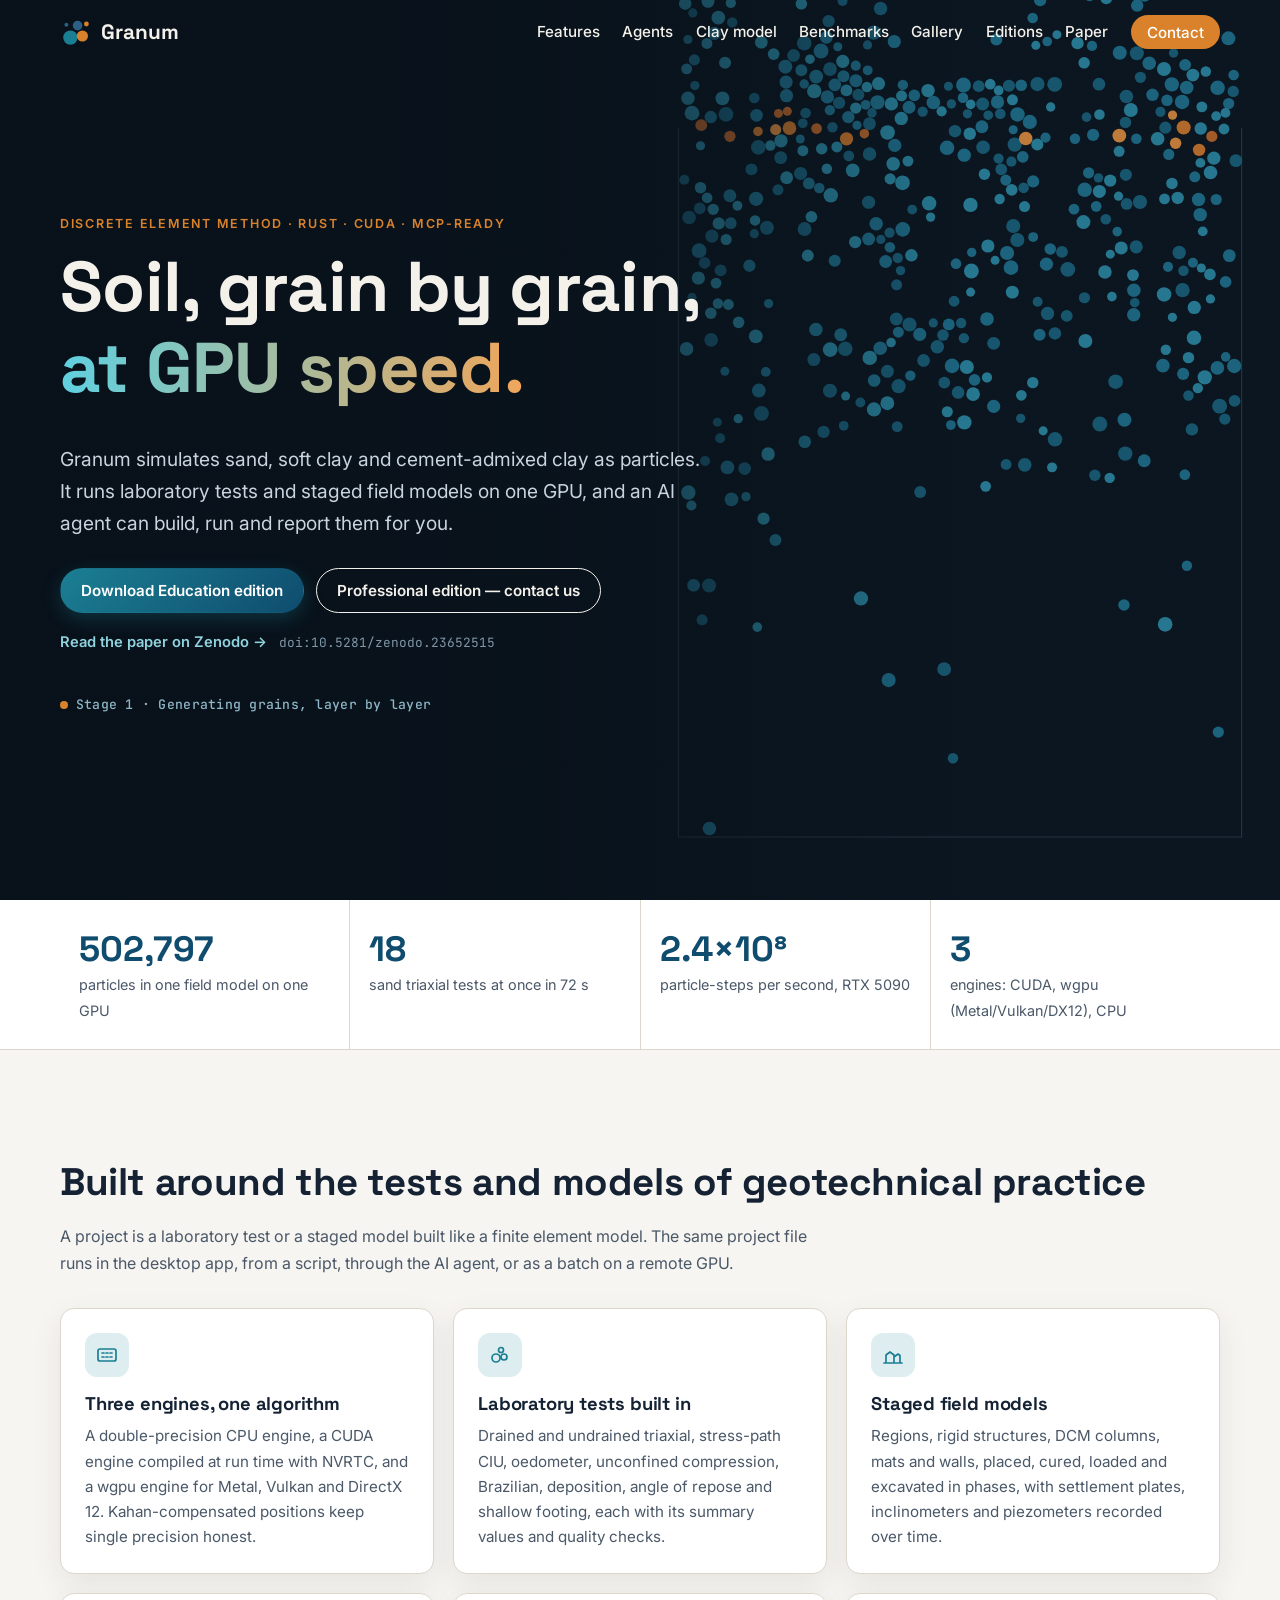
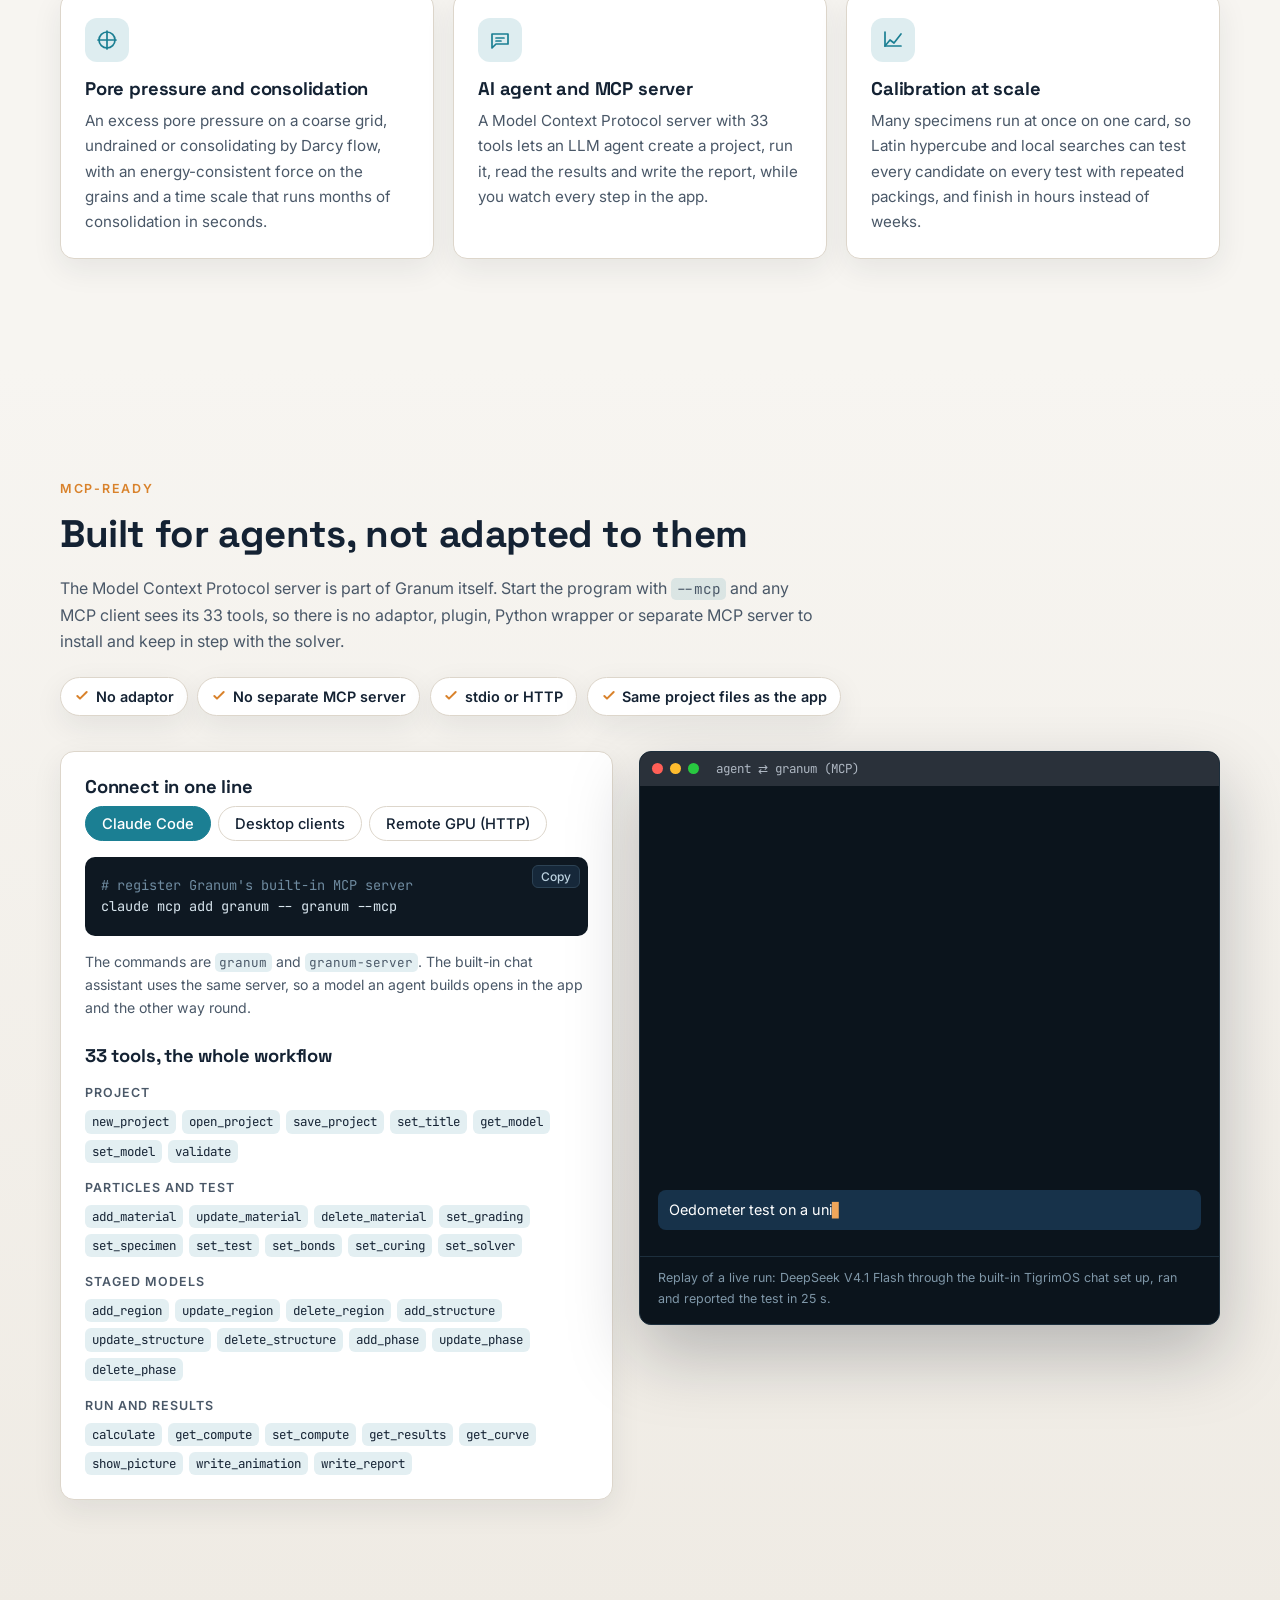
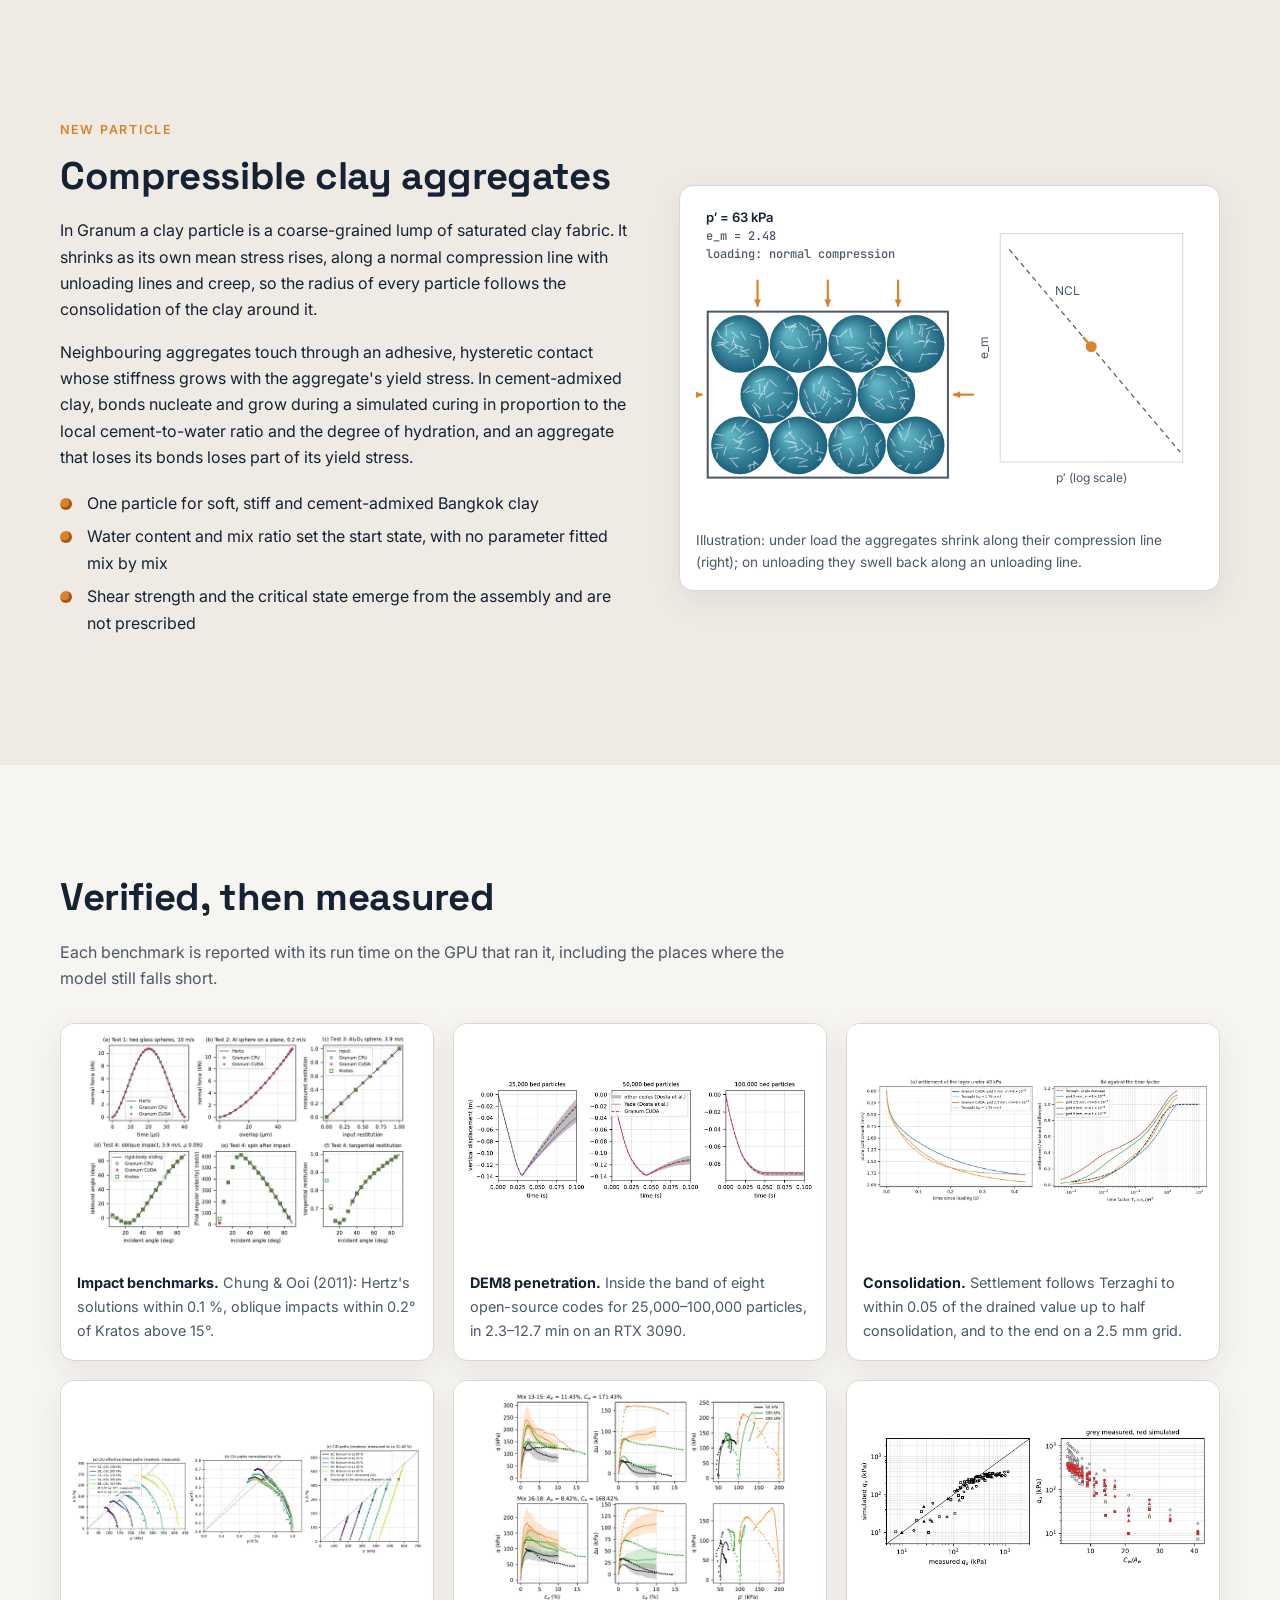
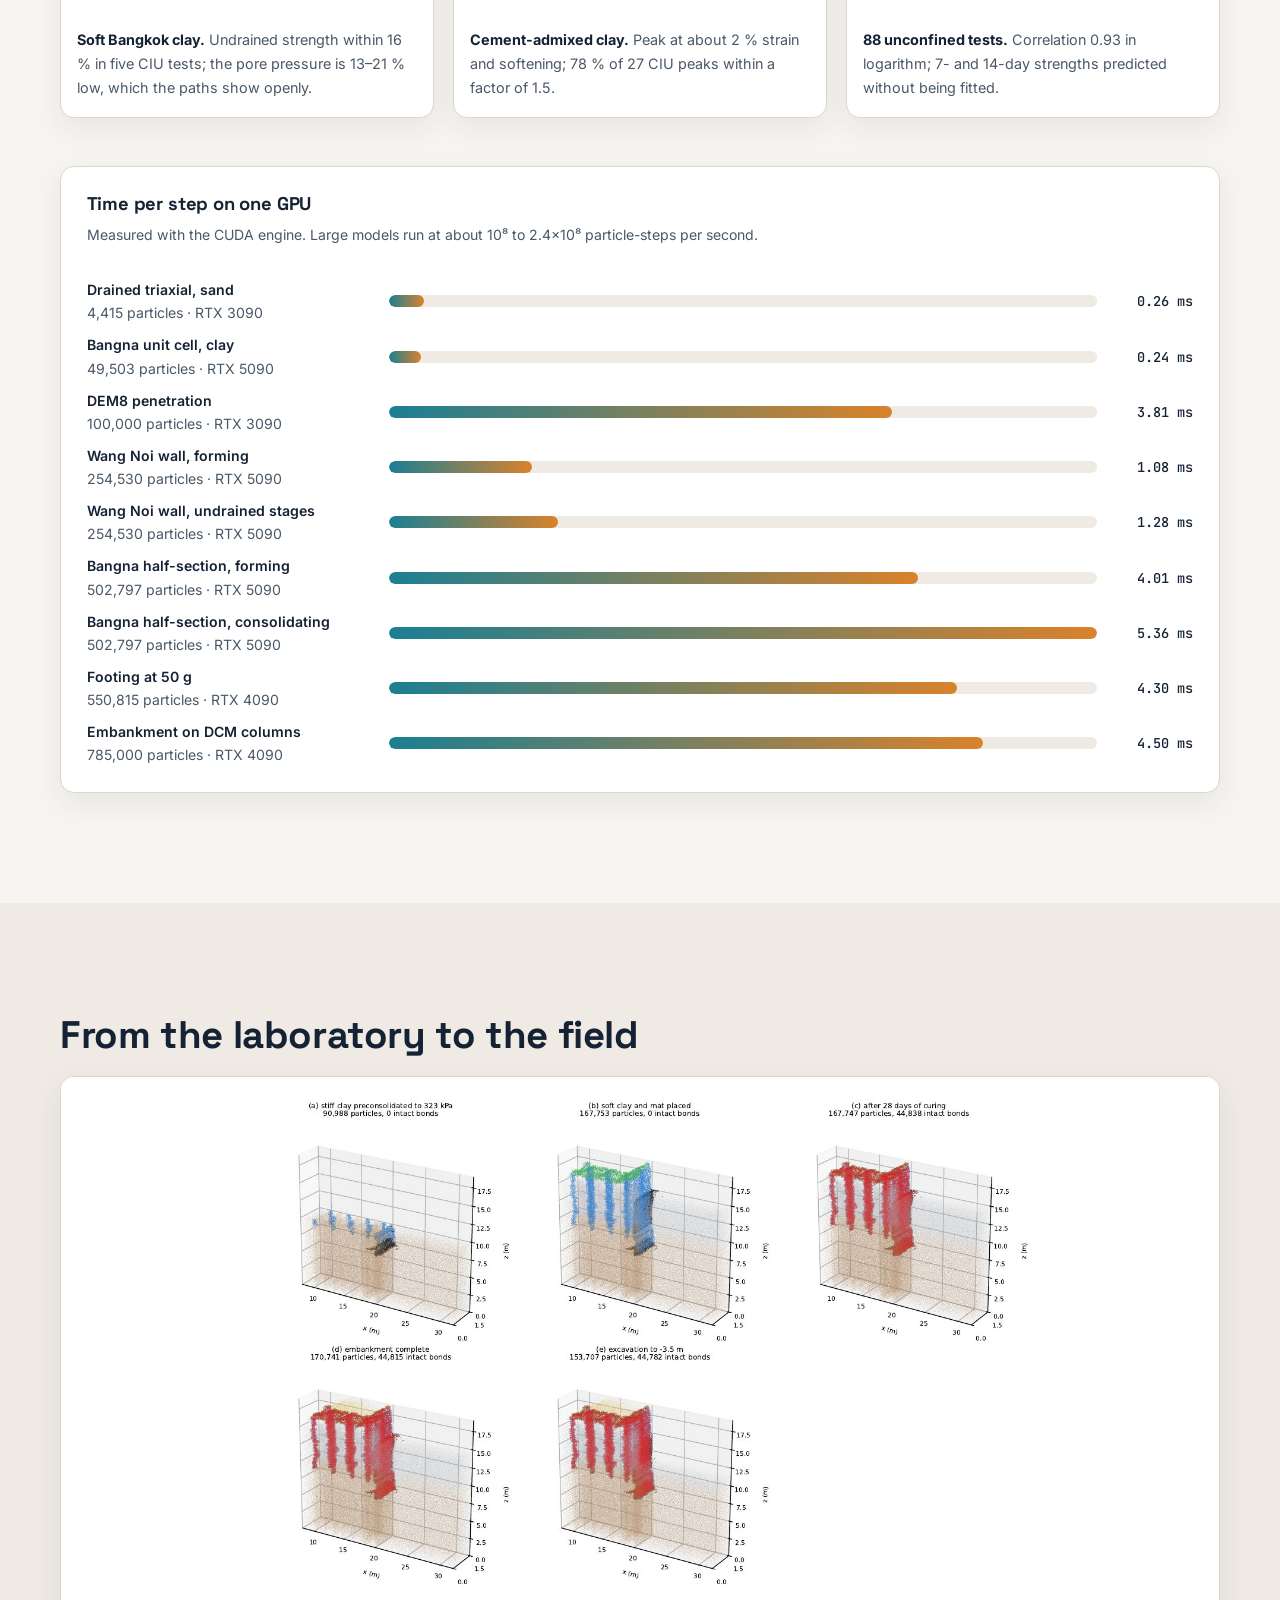
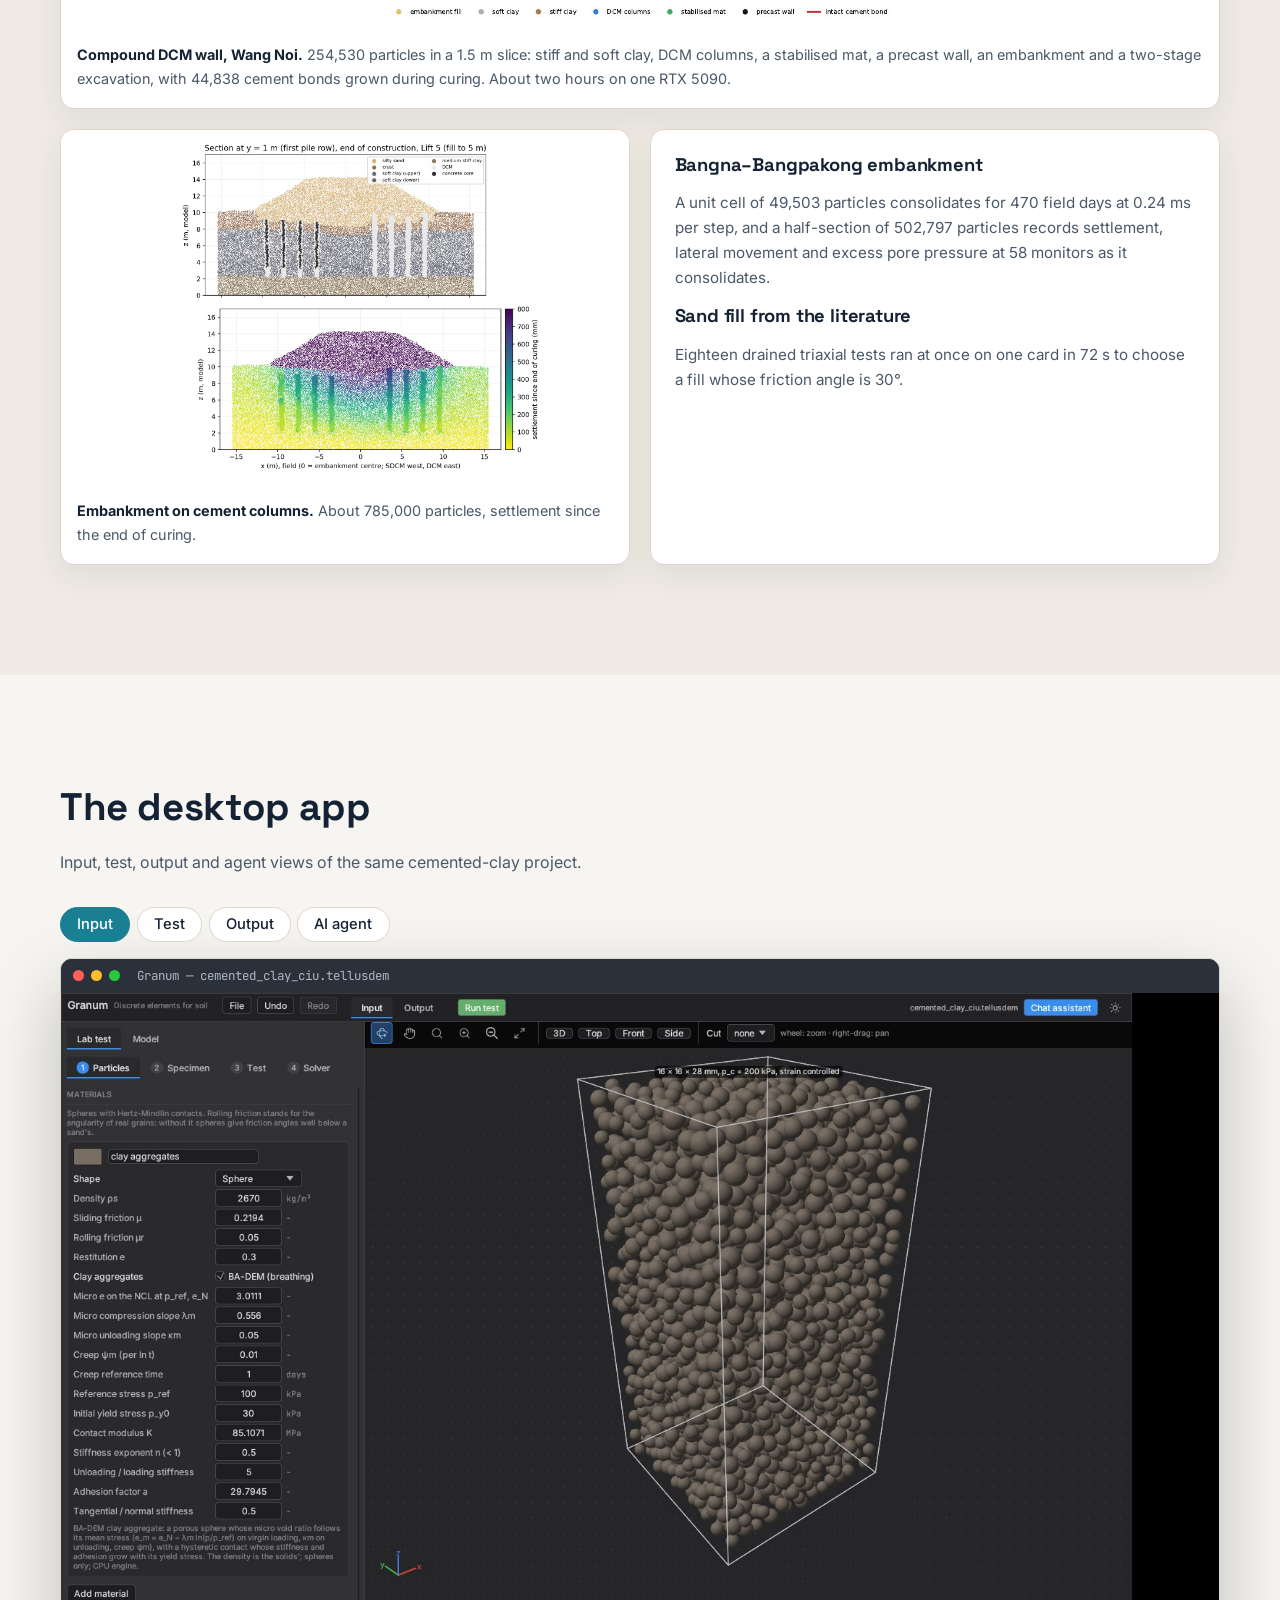
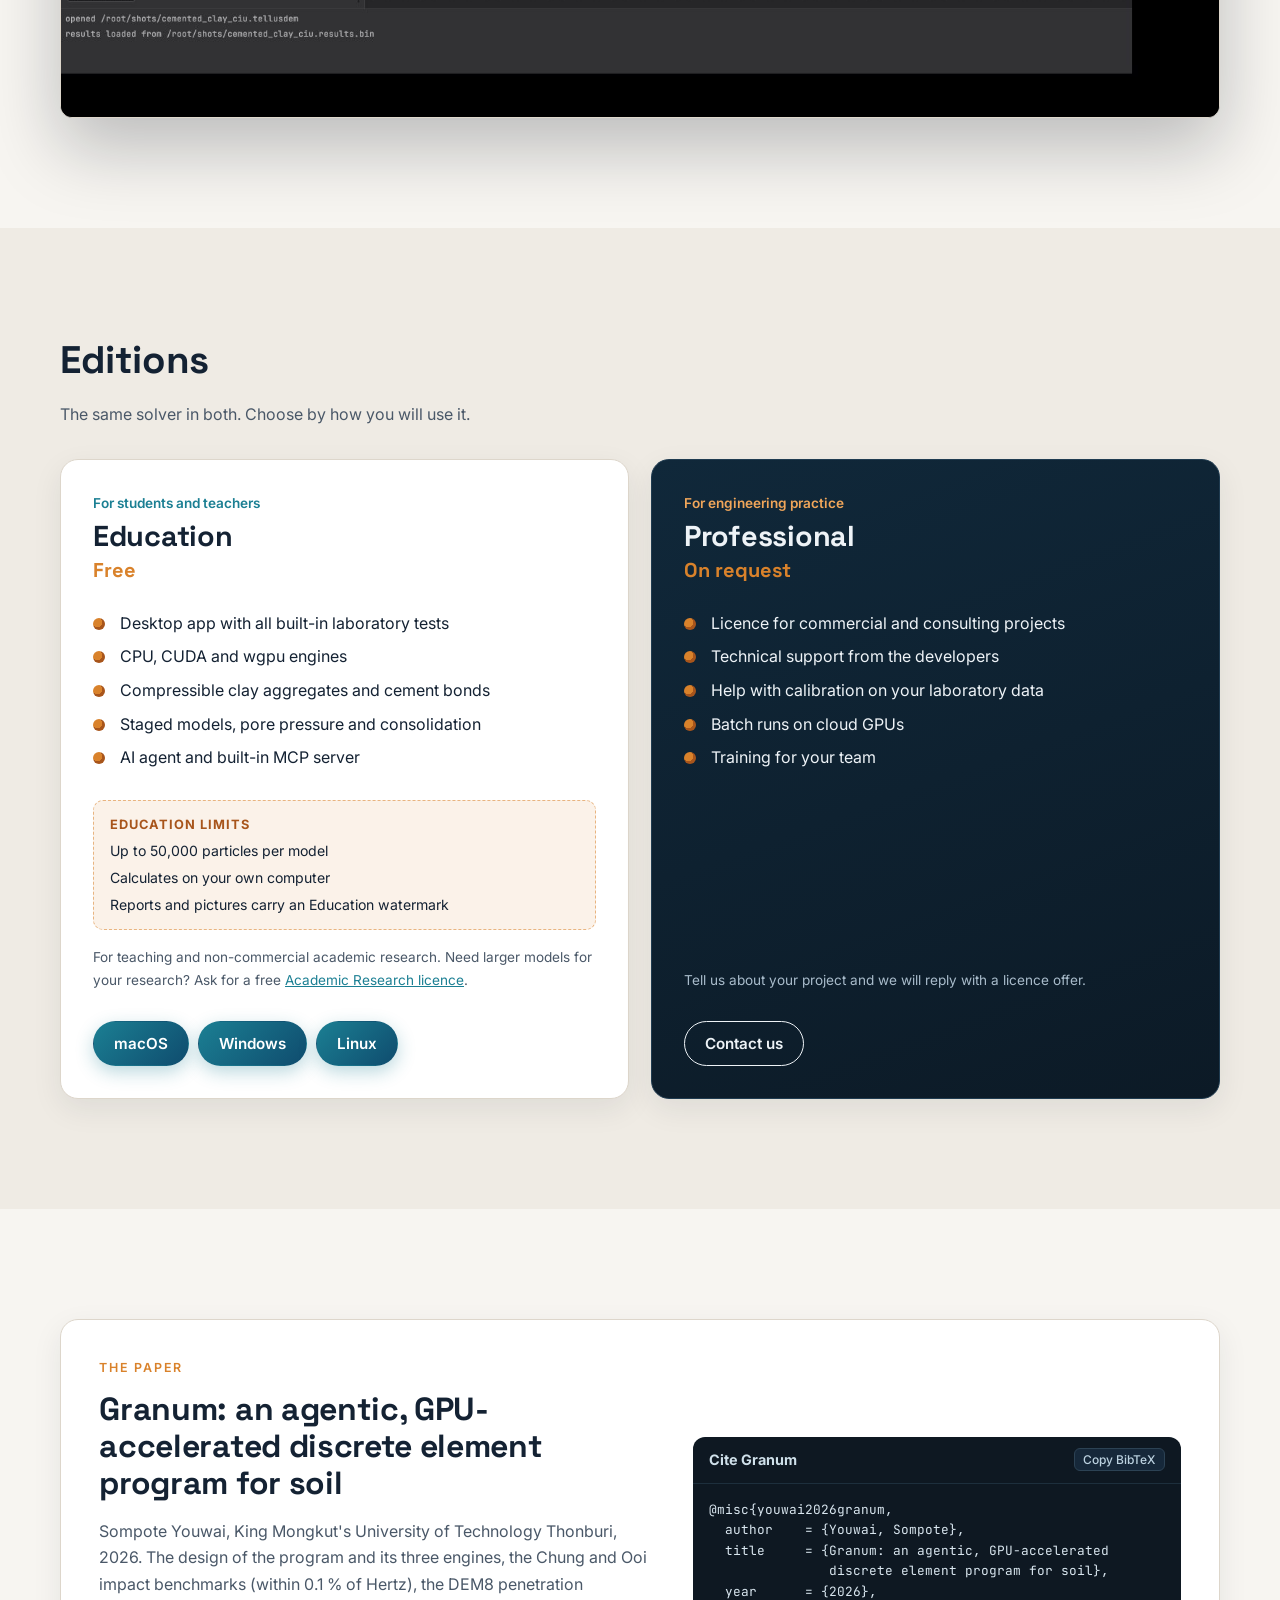
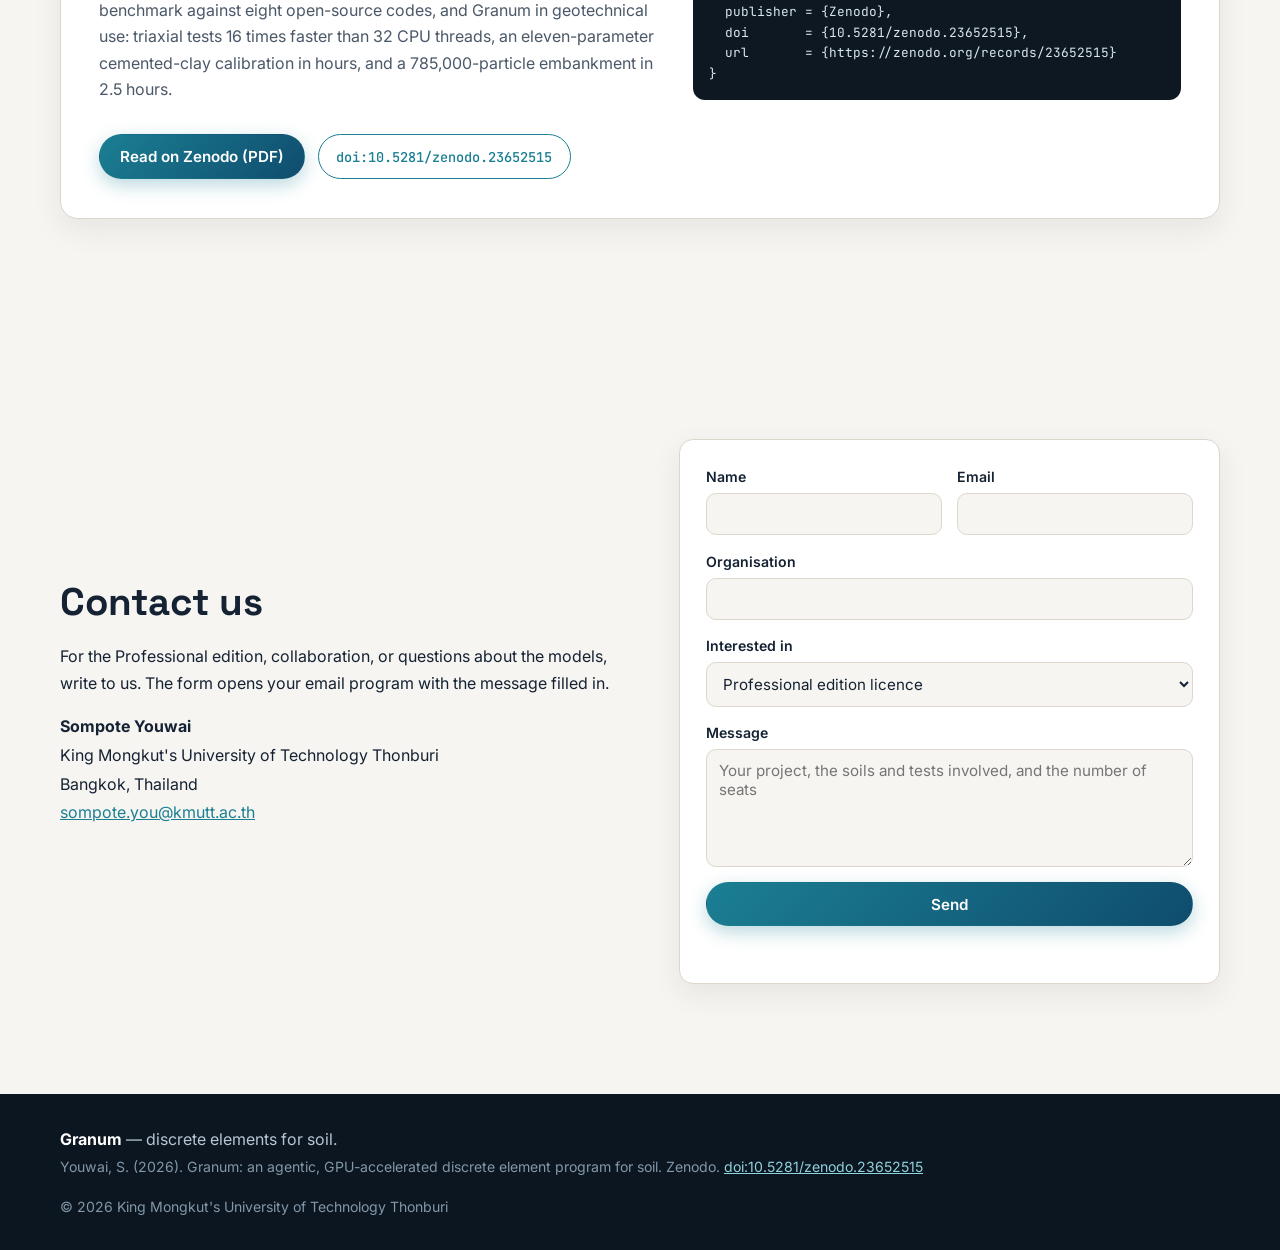
==== commit 0dbaaea2: "Link the Granum paper on Zenodo (doi:10.5281/zenodo.23652515): hero link, paper section with BibTeX," ====
--- a/index.html
+++ b/index.html
@@ -30,6 +30,7 @@
       <a href="#bench">Benchmarks</a>
       <a href="#gallery">Gallery</a>
       <a href="#editions">Editions</a>
+      <a href="#paper">Paper</a>
       <a href="#contact" class="btn btn-sm">Contact</a>
     </nav>
     <button class="menu" aria-label="Open menu" aria-expanded="false"><span></span><span></span><span></span></button>
@@ -49,6 +50,7 @@
       <a class="btn btn-primary" href="#editions">Download Education edition</a>
       <a class="btn btn-ghost" href="#contact">Professional edition — contact us</a>
     </div>
+    <p class="paper-link"><a href="https://zenodo.org/records/23652515" target="_blank" rel="noopener">Read the paper on Zenodo →</a> <span>doi:10.5281/zenodo.23652515</span></p>
     <p class="stage-tag" id="stageTag" aria-live="off">Stage 1 · Generating grains</p>
   </div>
 </section>
@@ -306,6 +308,35 @@
   </div>
 </section>
 
+<!-- PAPER -->
+<section id="paper" class="sec">
+  <div class="wrap">
+    <div class="paper reveal">
+      <div class="paper-text">
+        <p class="eyebrow">The paper</p>
+        <h2>Granum: an agentic, GPU-accelerated discrete element program for soil</h2>
+        <p class="sub">Sompote Youwai, King Mongkut's University of Technology Thonburi, 2026. The design of the program and its three engines, the Chung and Ooi impact benchmarks (within 0.1 % of Hertz), the DEM8 penetration benchmark against eight open-source codes, and Granum in geotechnical use: triaxial tests 16 times faster than 32 CPU threads, an eleven-parameter cemented-clay calibration in hours, and a 785,000-particle embankment in 2.5 hours.</p>
+        <div class="cta">
+          <a class="btn btn-primary" href="https://zenodo.org/records/23652515" target="_blank" rel="noopener">Read on Zenodo (PDF)</a>
+          <a class="btn btn-ghost doi" href="https://doi.org/10.5281/zenodo.23652515" target="_blank" rel="noopener">doi:10.5281/zenodo.23652515</a>
+        </div>
+      </div>
+      <div class="cite">
+        <div class="cite-head"><b>Cite Granum</b><button class="copy" id="copyCite">Copy BibTeX</button></div>
+<pre id="bibtex">@misc{youwai2026granum,
+  author    = {Youwai, Sompote},
+  title     = {Granum: an agentic, GPU-accelerated
+               discrete element program for soil},
+  year      = {2026},
+  publisher = {Zenodo},
+  doi       = {10.5281/zenodo.23652515},
+  url       = {https://zenodo.org/records/23652515}
+}</pre>
+      </div>
+    </div>
+  </div>
+</section>
+
 <!-- CONTACT -->
 <section id="contact" class="sec">
   <div class="wrap split">
@@ -347,7 +378,7 @@
   <div class="wrap foot-in">
     <div>
       <b>Granum</b> — discrete elements for soil.<br>
-      <span class="small">Youwai, S. (2026). Granum: an agentic, GPU-accelerated discrete element program for soil. Manuscript in preparation.</span>
+      <span class="small">Youwai, S. (2026). Granum: an agentic, GPU-accelerated discrete element program for soil. Zenodo. <a href="https://doi.org/10.5281/zenodo.23652515" target="_blank" rel="noopener">doi:10.5281/zenodo.23652515</a></span>
     </div>
     <div class="small">© 2026 King Mongkut's University of Technology Thonburi</div>
   </div>
--- a/style.css
+++ b/style.css
@@ -134,6 +134,20 @@
 .term-note { margin: 0; padding: .7rem 1.1rem .9rem; font-size: .78rem; color: #7f97a8; border-top: 1px solid #1d2f3d; }
 @keyframes lnIn { from { opacity: 0; transform: translateY(6px); } }
 
+/* paper */
+.paper-link { margin: 1.1rem 0 0; font-size: .92rem; }
+.paper-link a { color: #8fd3df; font-weight: 600; text-decoration: none; }
+.paper-link a:hover { text-decoration: underline; }
+.paper-link span { color: #7f97a8; font: .8rem "JetBrains Mono", monospace; margin-left: .5rem; }
+.paper { display: grid; grid-template-columns: 1.15fr 1fr; gap: 2rem; align-items: center; background: var(--card); border: 1px solid var(--line); border-radius: 18px; padding: clamp(1.4rem, 3vw, 2.4rem); box-shadow: var(--shadow); }
+.paper h2 { font-size: clamp(1.4rem, 2.6vw, 2rem); }
+.paper .btn-ghost { color: var(--teal); }
+.doi { font: 500 .85rem "JetBrains Mono", monospace; }
+.cite { background: #0e1822; border-radius: 12px; overflow: hidden; min-width: 0; }
+.cite-head { display: flex; justify-content: space-between; align-items: center; padding: .7rem 1rem; color: #cfe0ea; border-bottom: 1px solid #1d2f3d; font-size: .9rem; }
+.cite .copy { position: static; }
+.cite pre { margin: 0; padding: 1rem; color: #d9e6ef; font: .8rem/1.6 "JetBrains Mono", monospace; overflow-x: auto; }
+
 /* figures */
 .bench-grid { display: grid; grid-template-columns: repeat(3, 1fr); gap: 1.2rem; }
 .fig { margin: 0; background: var(--card); border: 1px solid var(--line); border-radius: var(--r); overflow: hidden; box-shadow: var(--shadow); cursor: zoom-in; }
@@ -194,6 +208,7 @@
 .foot { background: #0b1620; color: #b9c6d2; padding: 2rem 0; }
 .foot-in { display: flex; justify-content: space-between; gap: 1rem; flex-wrap: wrap; }
 .foot b { color: #fff; }
+.foot a { color: #8fd3df; }
 .foot .small { color: #8297a8; }
 
 /* dialogs */
@@ -213,7 +228,7 @@
 
 @media (max-width: 960px) {
   .grid3, .bench-grid { grid-template-columns: 1fr 1fr; }
-  .split, .editions, .apps, .ag-grid { grid-template-columns: 1fr; }
+  .split, .editions, .apps, .ag-grid, .paper { grid-template-columns: 1fr; }
   .stats-in { grid-template-columns: 1fr 1fr; }
 }
 @media (max-width: 720px) {
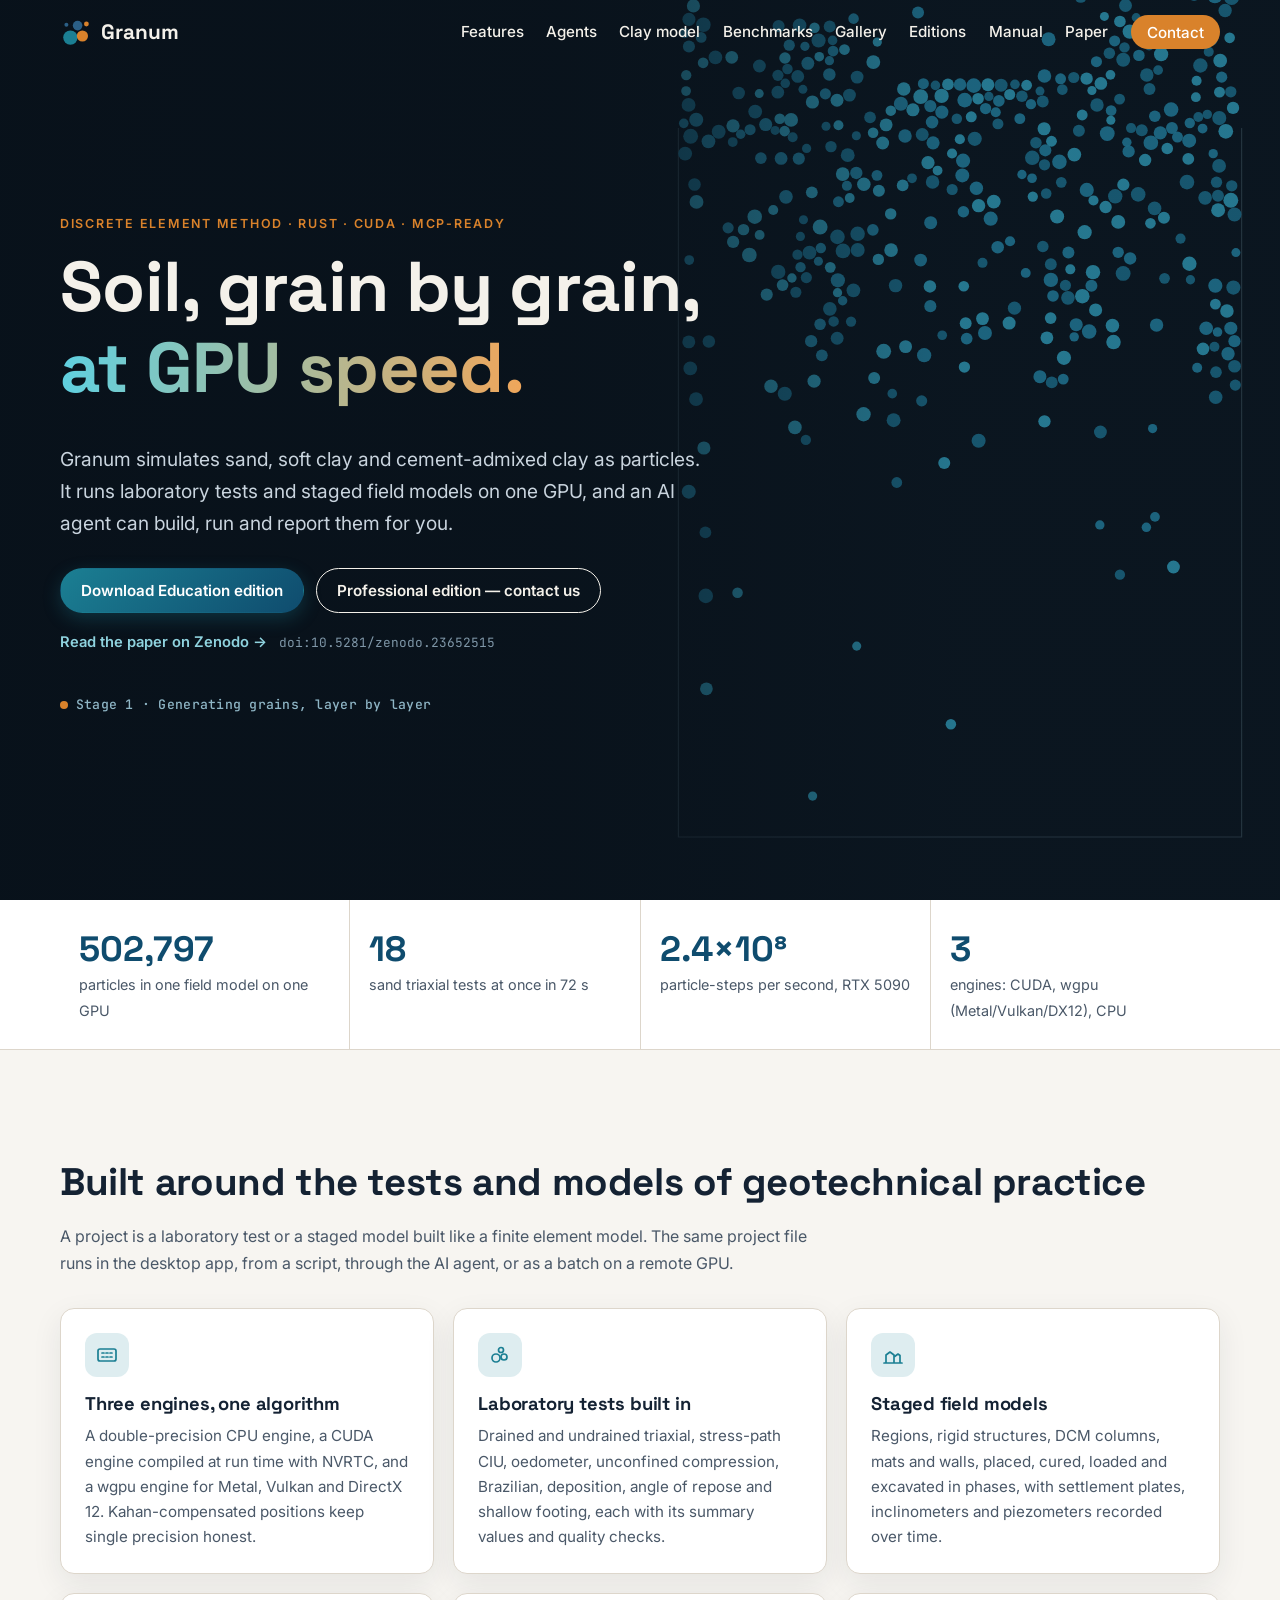
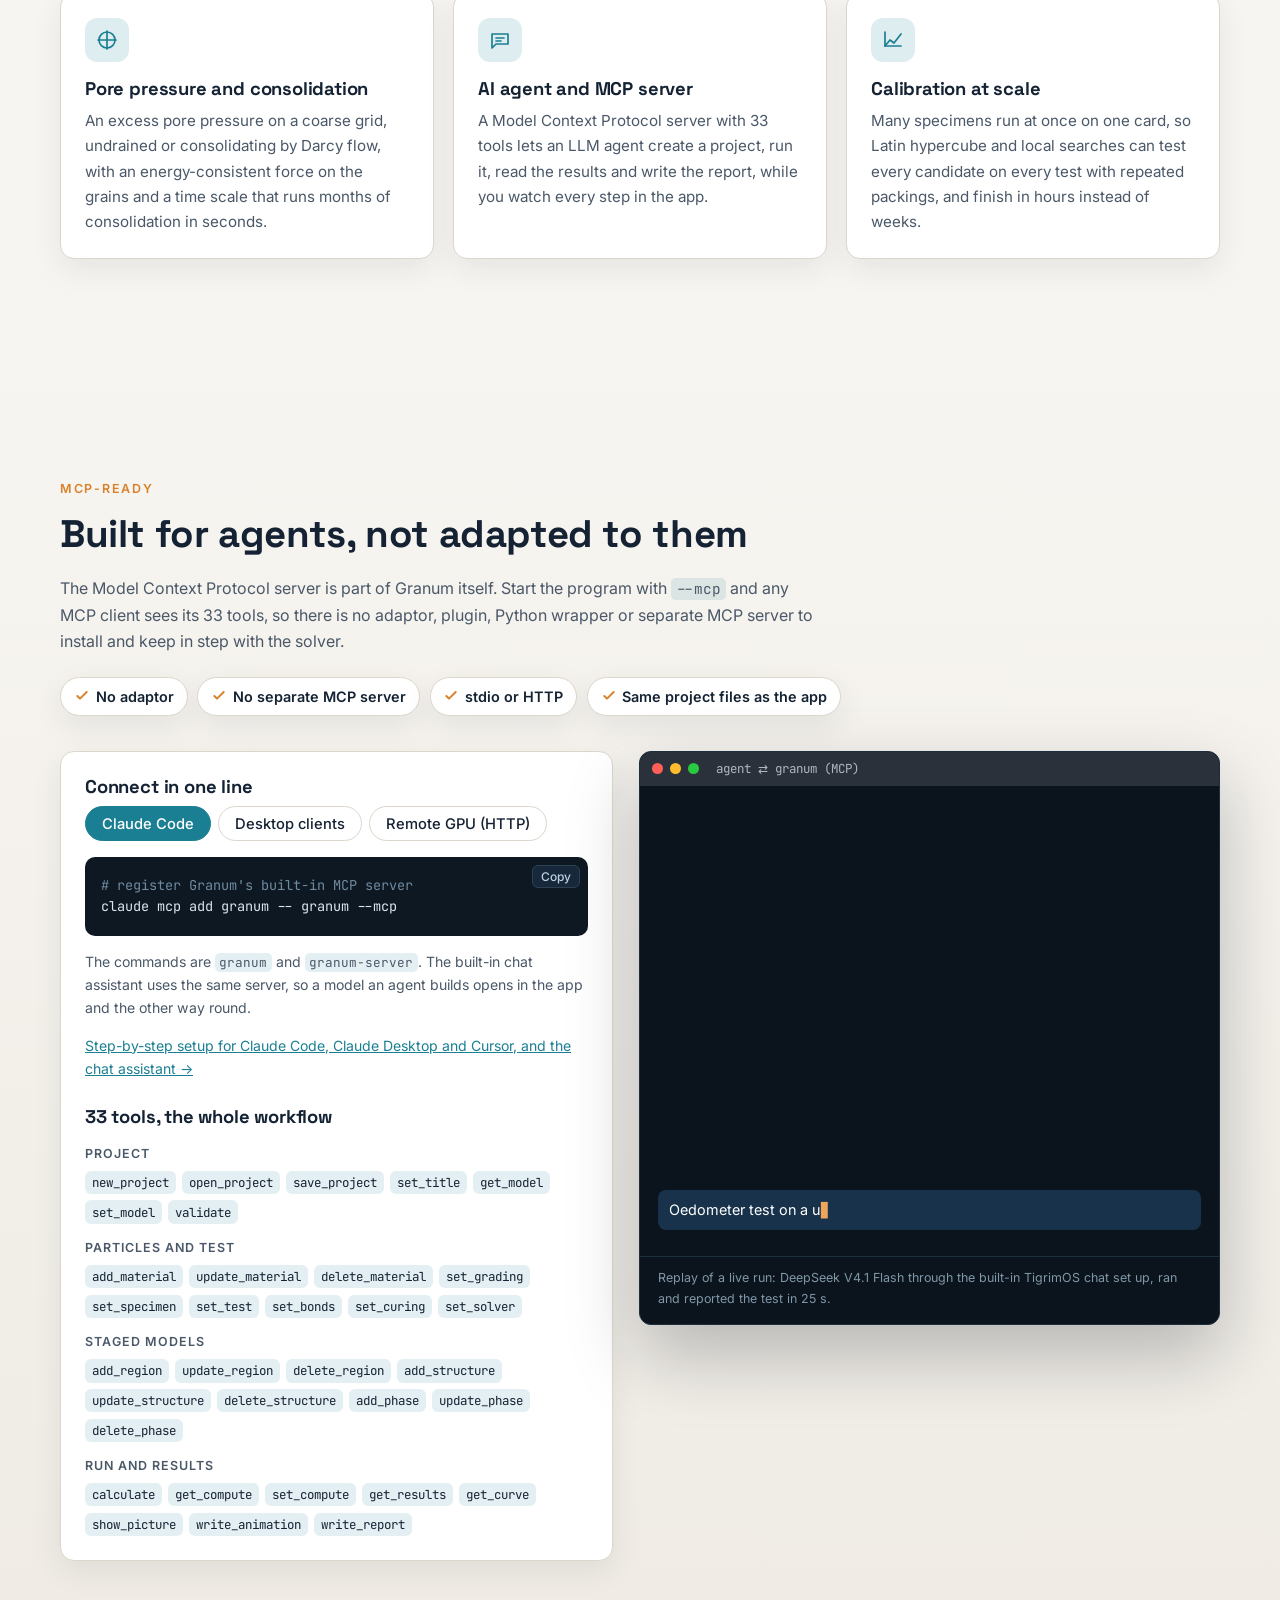
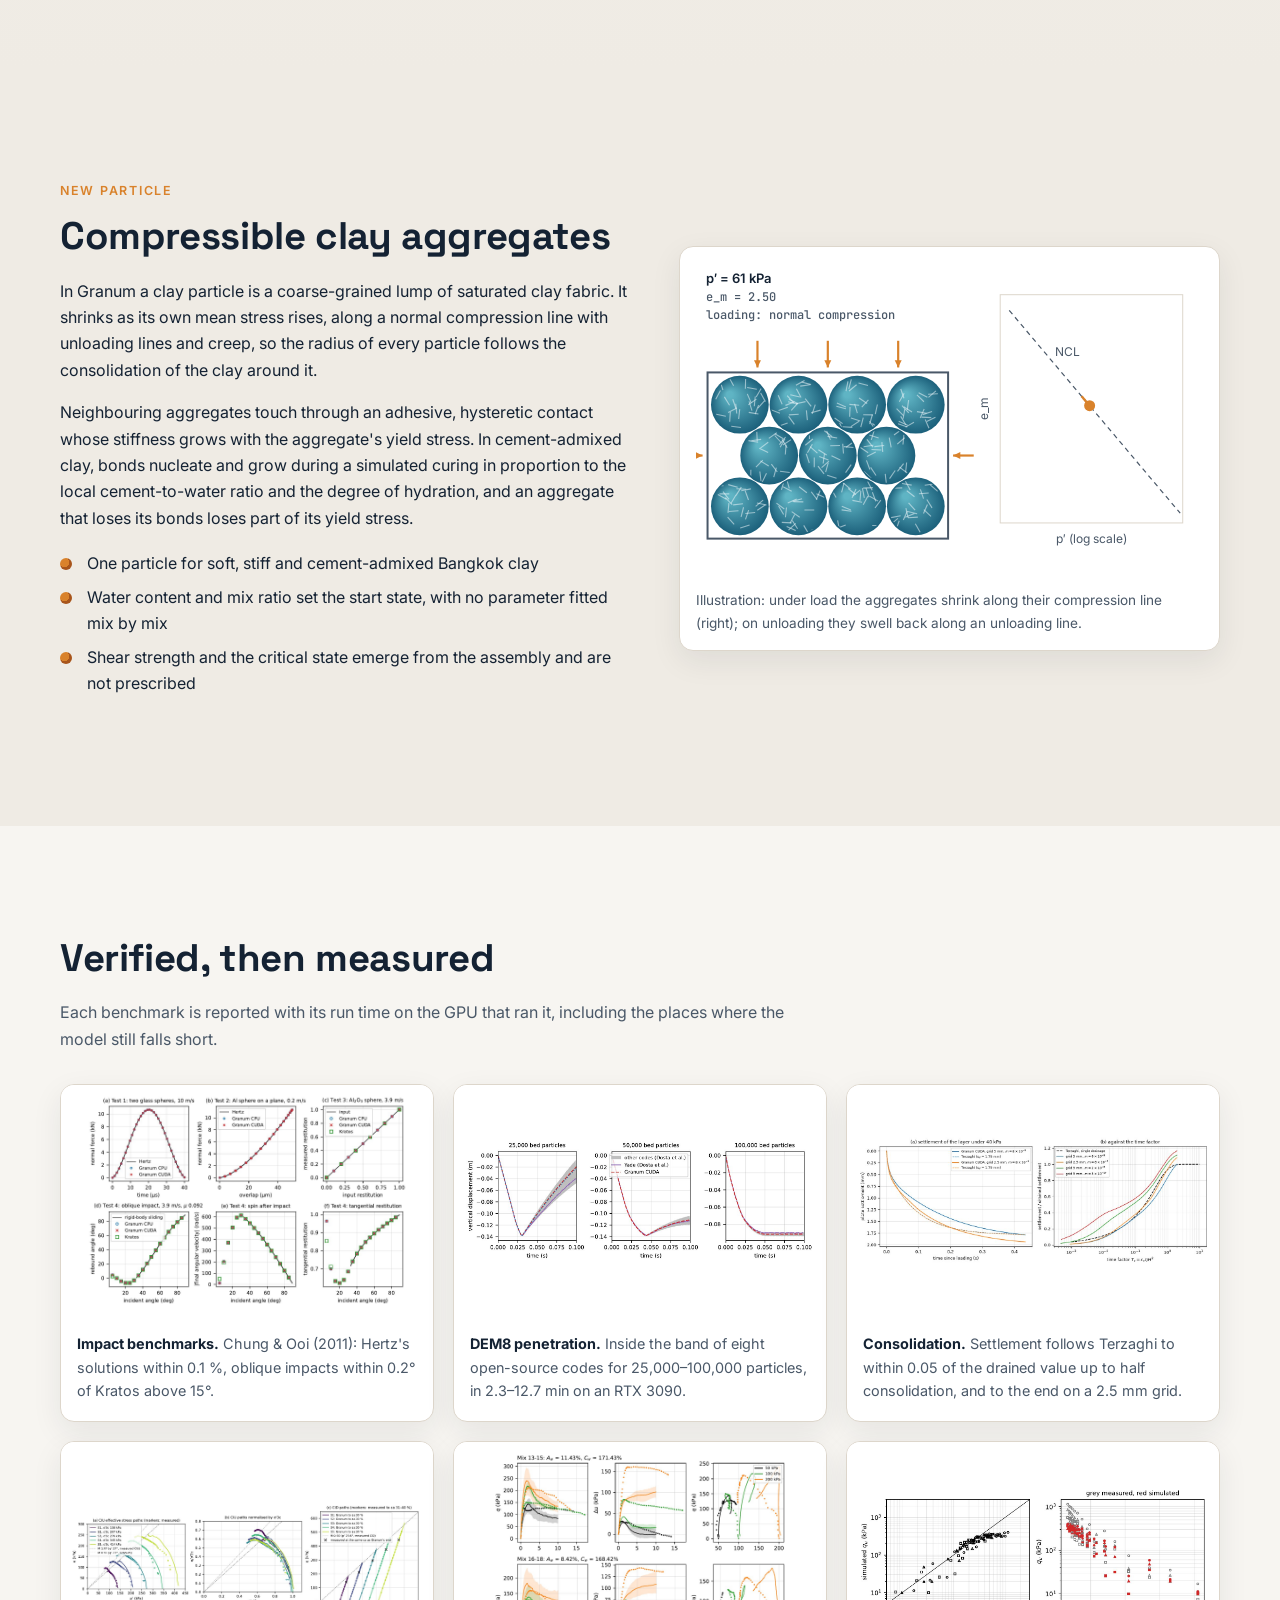
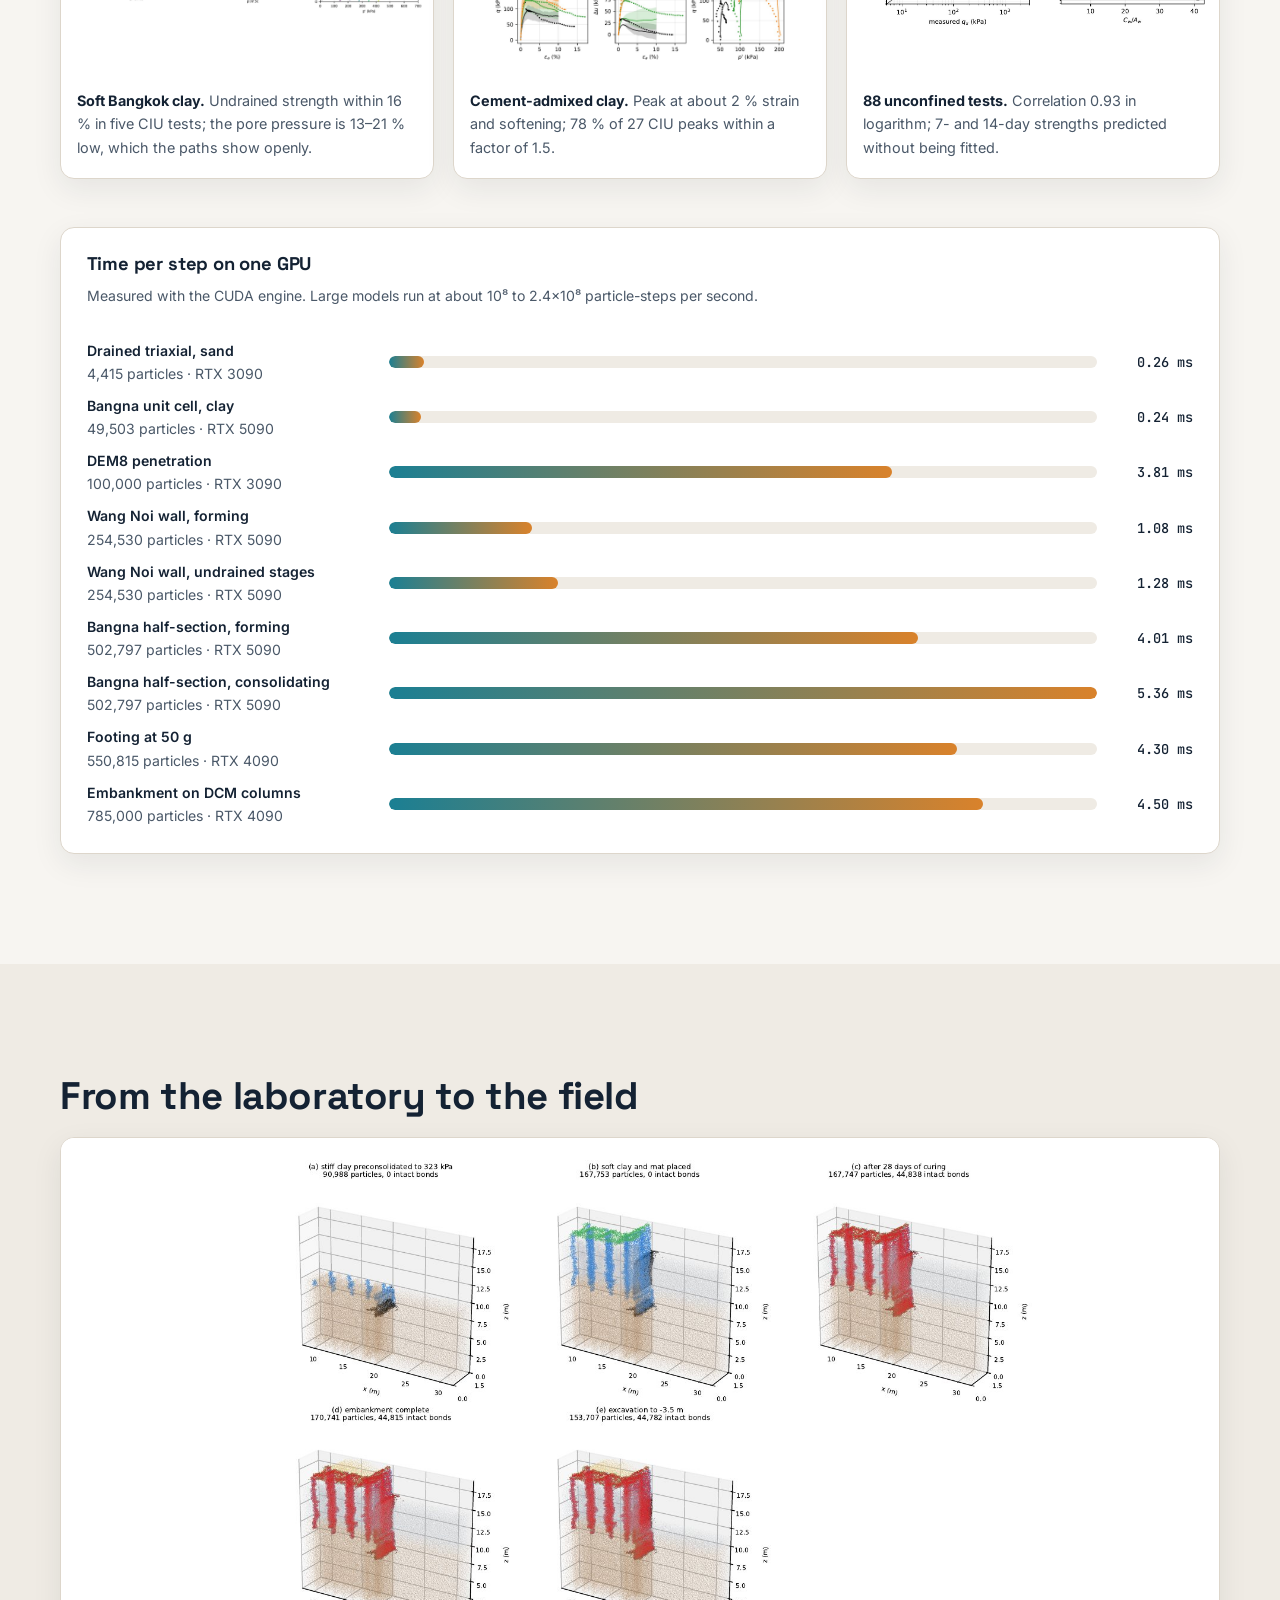
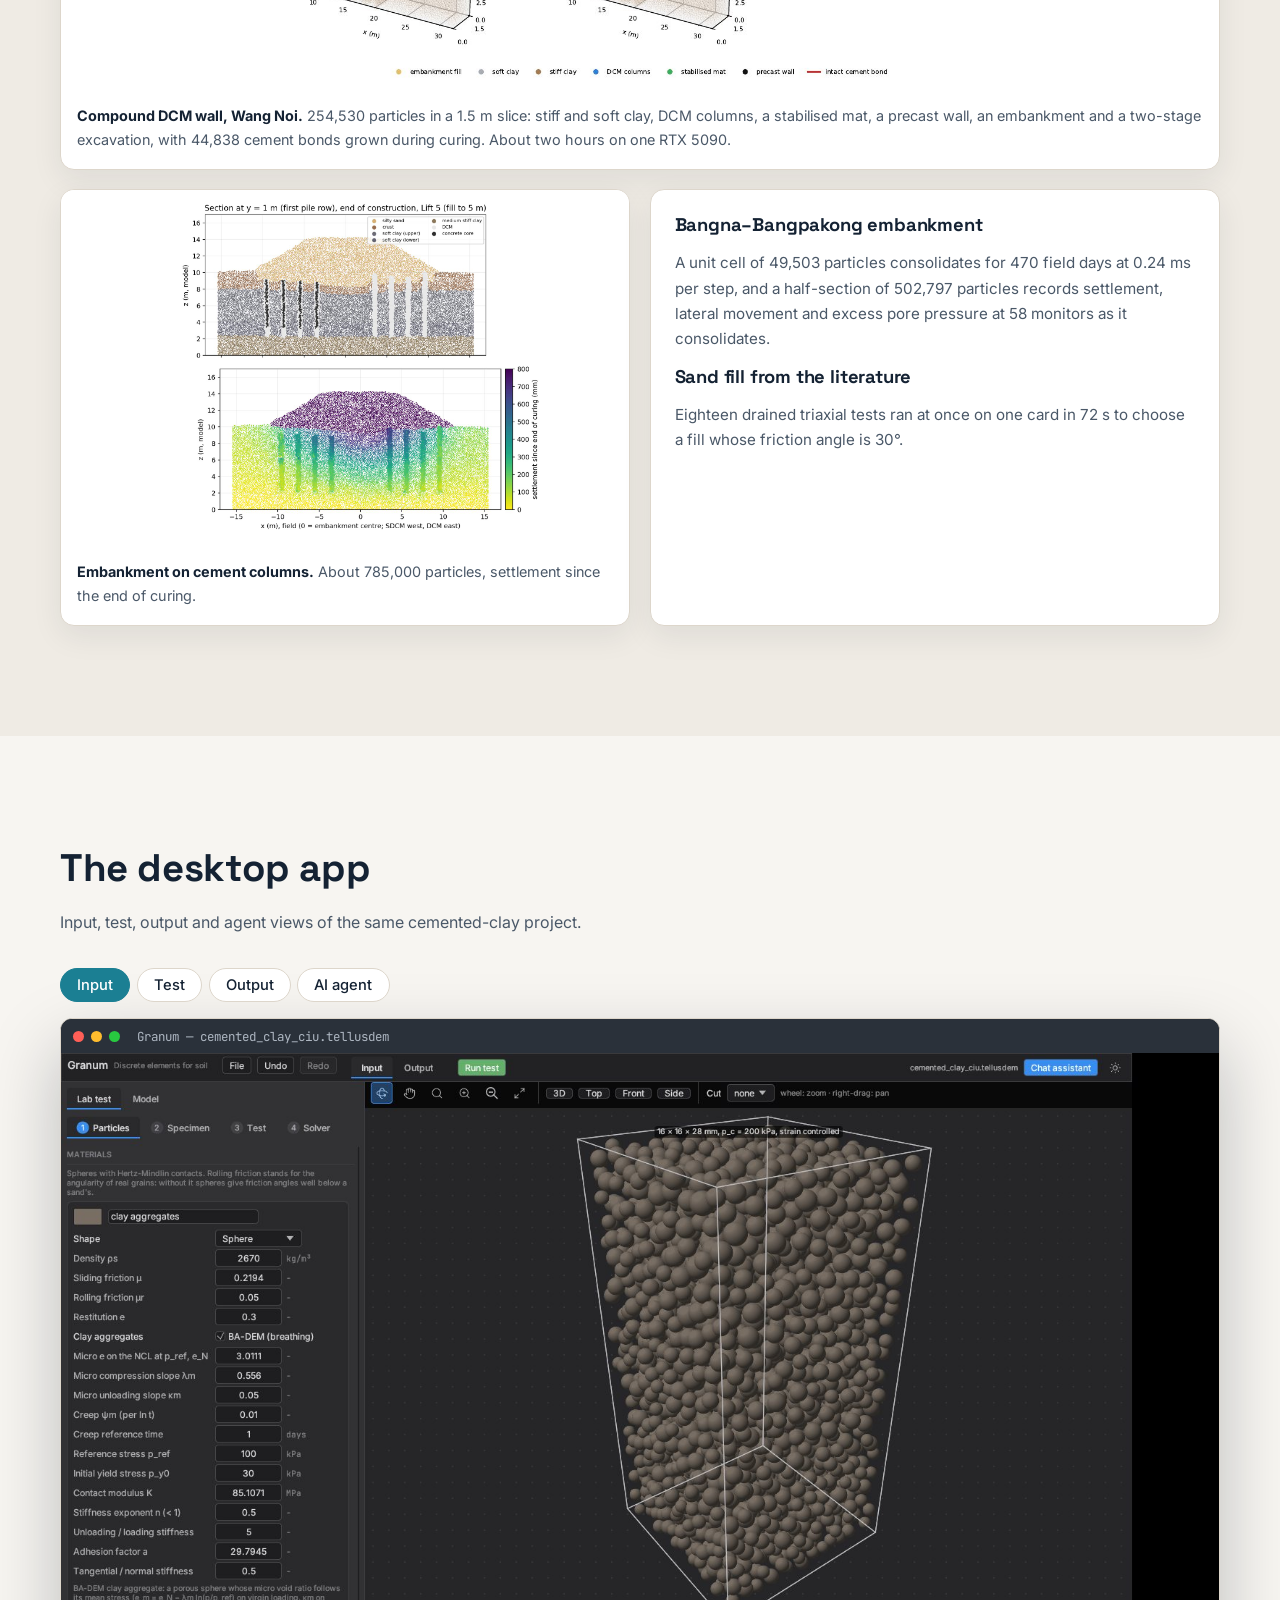
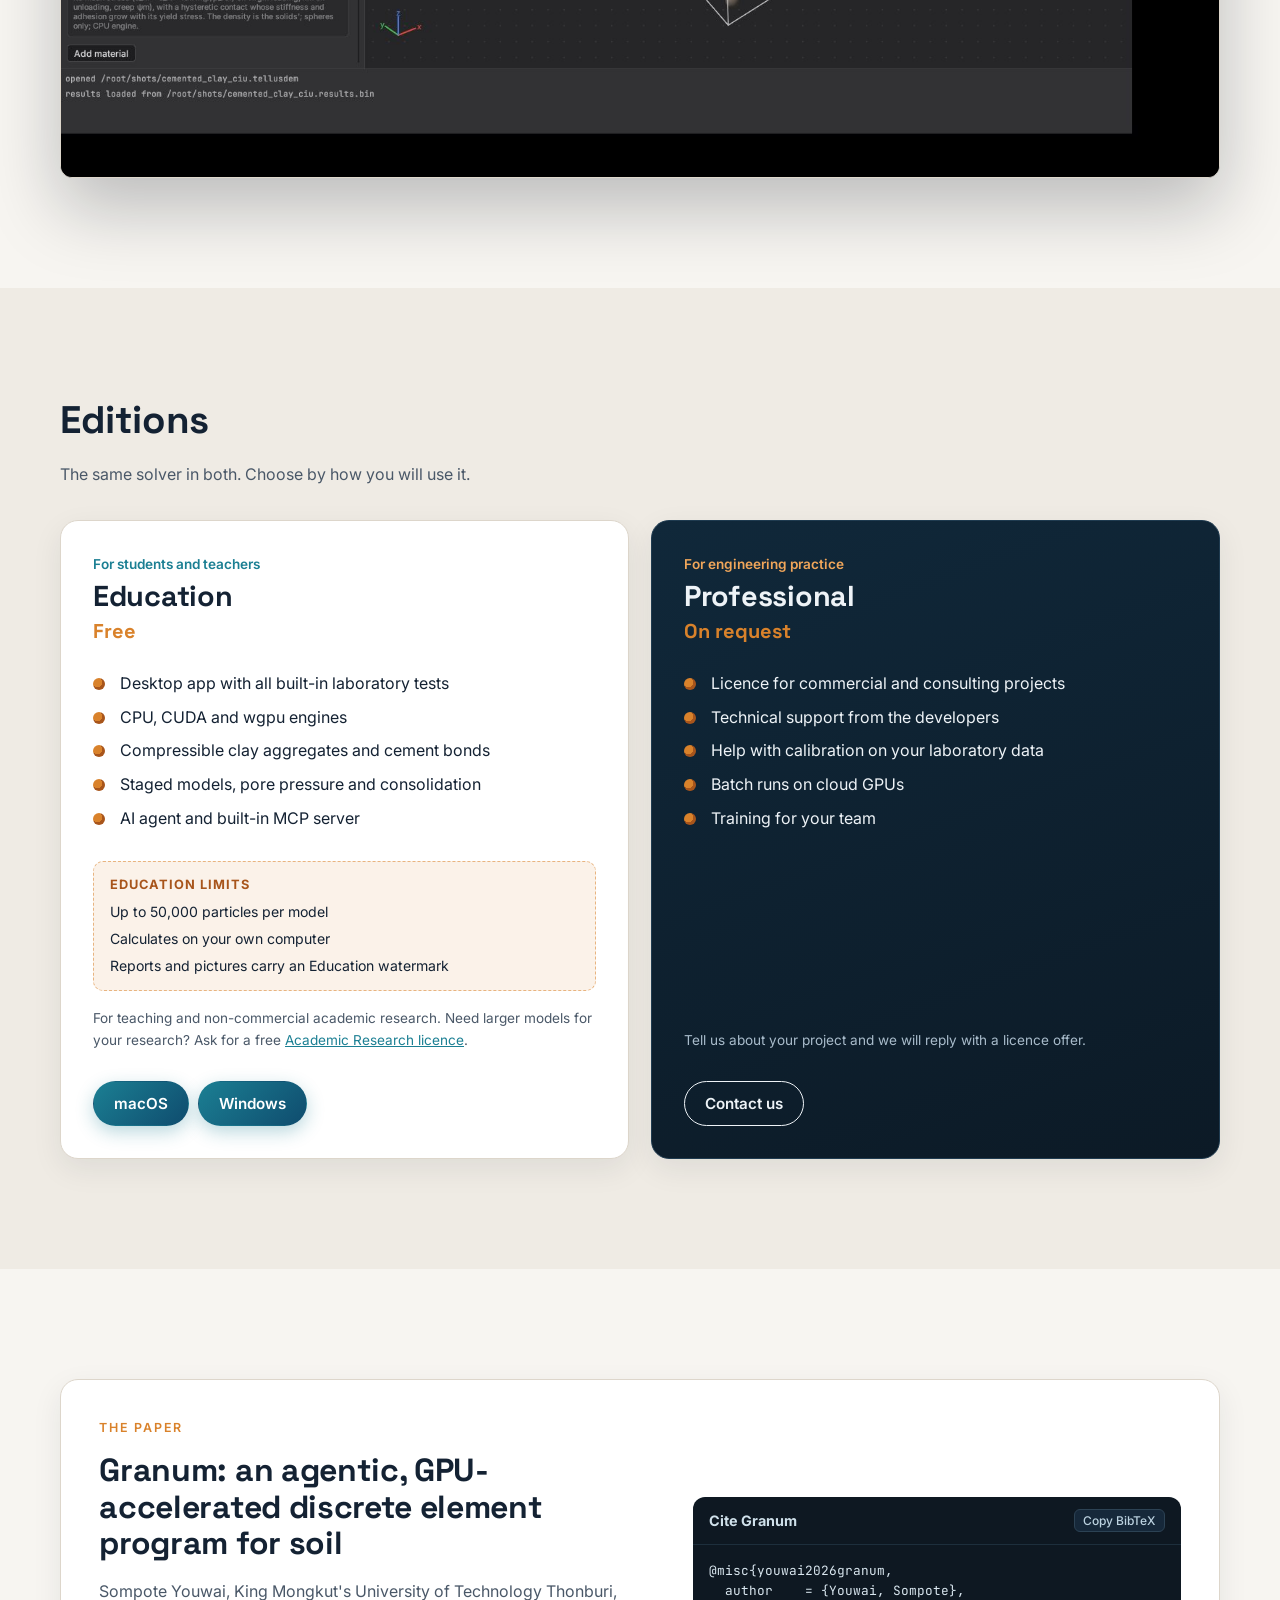
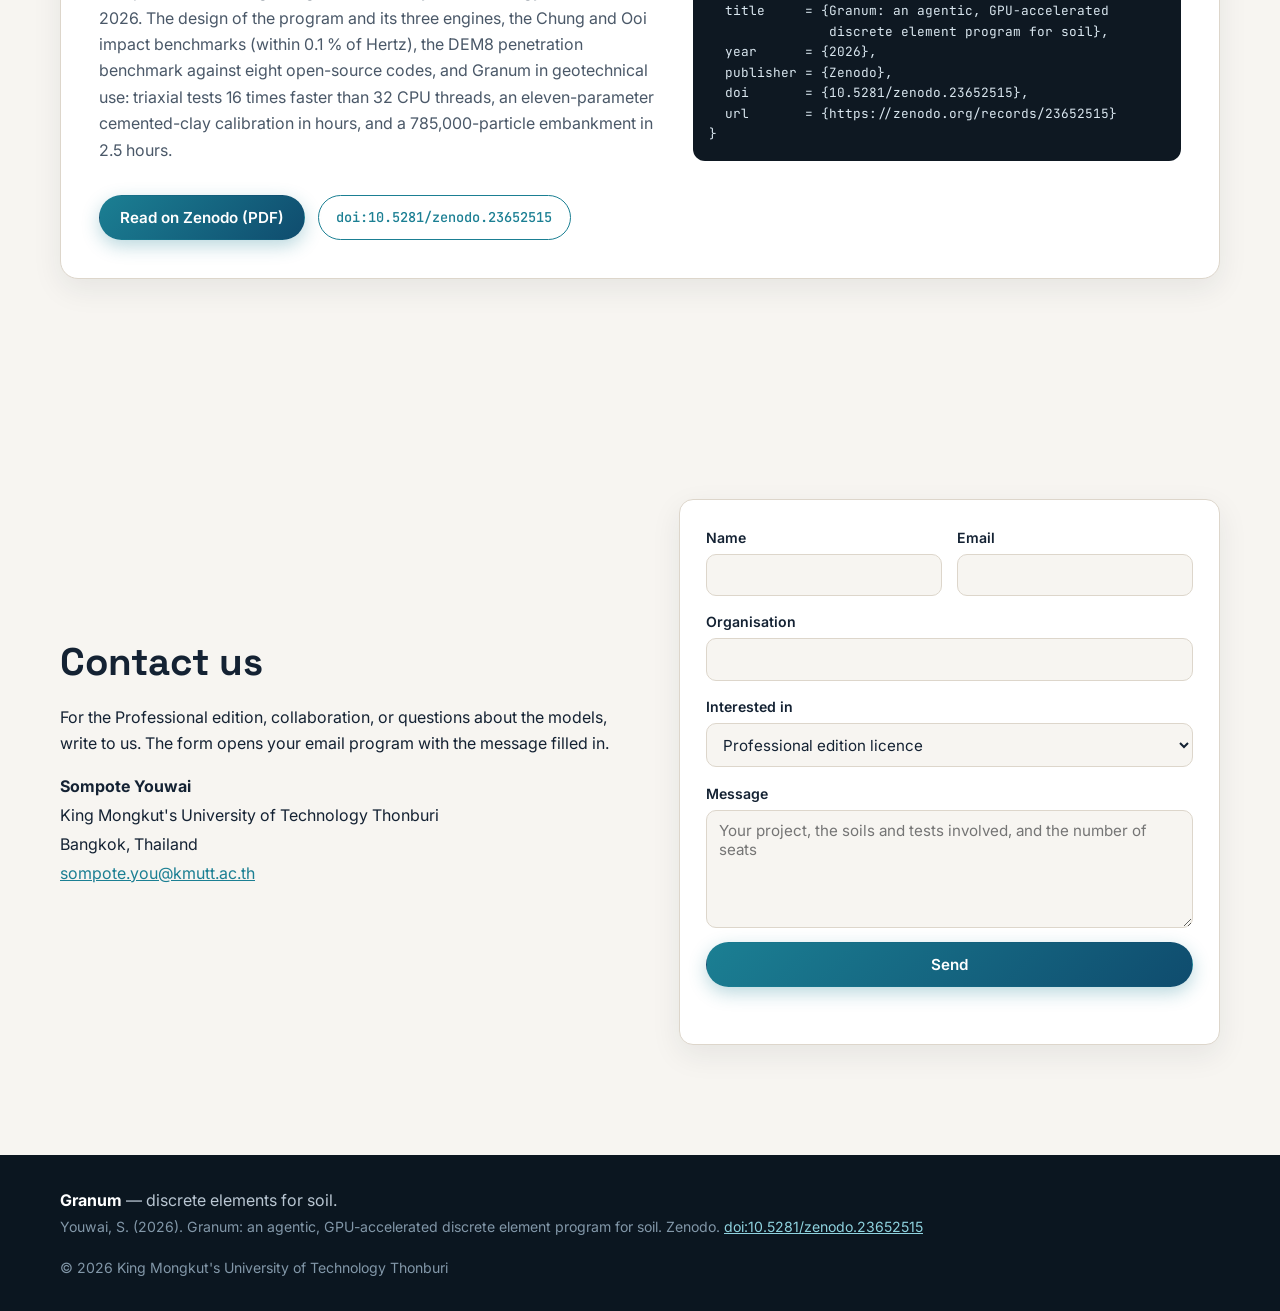
==== commit db047b51: "User manual (install, first test, staged models, chat assistant, MCP for Claude Code, Claude Desktop" ====
--- a/index.html
+++ b/index.html
@@ -30,6 +30,7 @@
       <a href="#bench">Benchmarks</a>
       <a href="#gallery">Gallery</a>
       <a href="#editions">Editions</a>
+      <a href="manual.html">Manual</a>
       <a href="#paper">Paper</a>
       <a href="#contact" class="btn btn-sm">Contact</a>
     </nav>
@@ -144,6 +145,7 @@
         </div>
         <p class="small">The commands are <code>granum</code> and <code>granum-server</code>. The built-in chat assistant uses the same server, so a model an agent builds opens in the app and the other way round.</p>
 
+        <p class="small"><a href="manual.html#mcp">Step-by-step setup for Claude Code, Claude Desktop and Cursor, and the chat assistant →</a></p>
         <h3 class="mt">33 tools, the whole workflow</h3>
         <div class="tools" id="tools"></div>
       </div>
@@ -287,7 +289,6 @@
         <div class="dl">
           <button class="btn btn-primary" data-os="macos">macOS</button>
           <button class="btn btn-primary" data-os="windows">Windows</button>
-          <button class="btn btn-primary" data-os="linux">Linux</button>
         </div>
       </article>
       <article class="ed pro reveal">
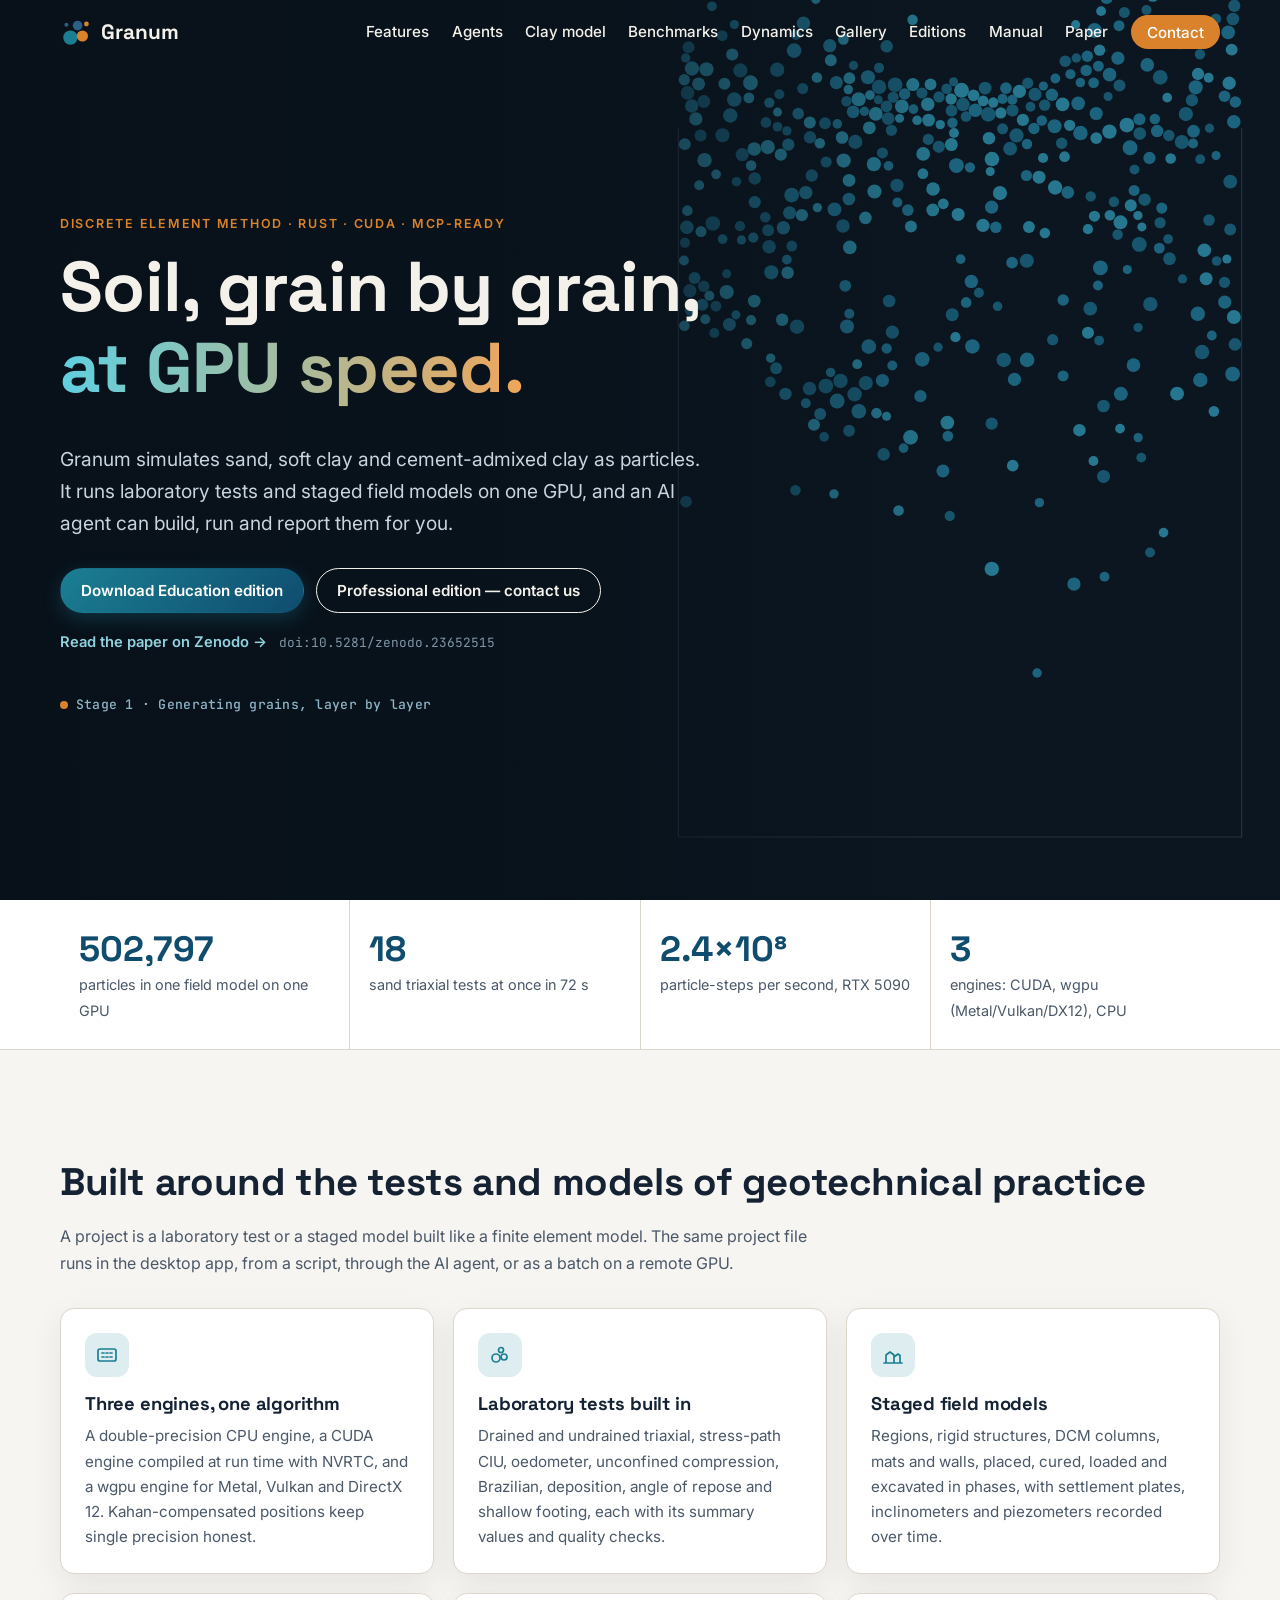
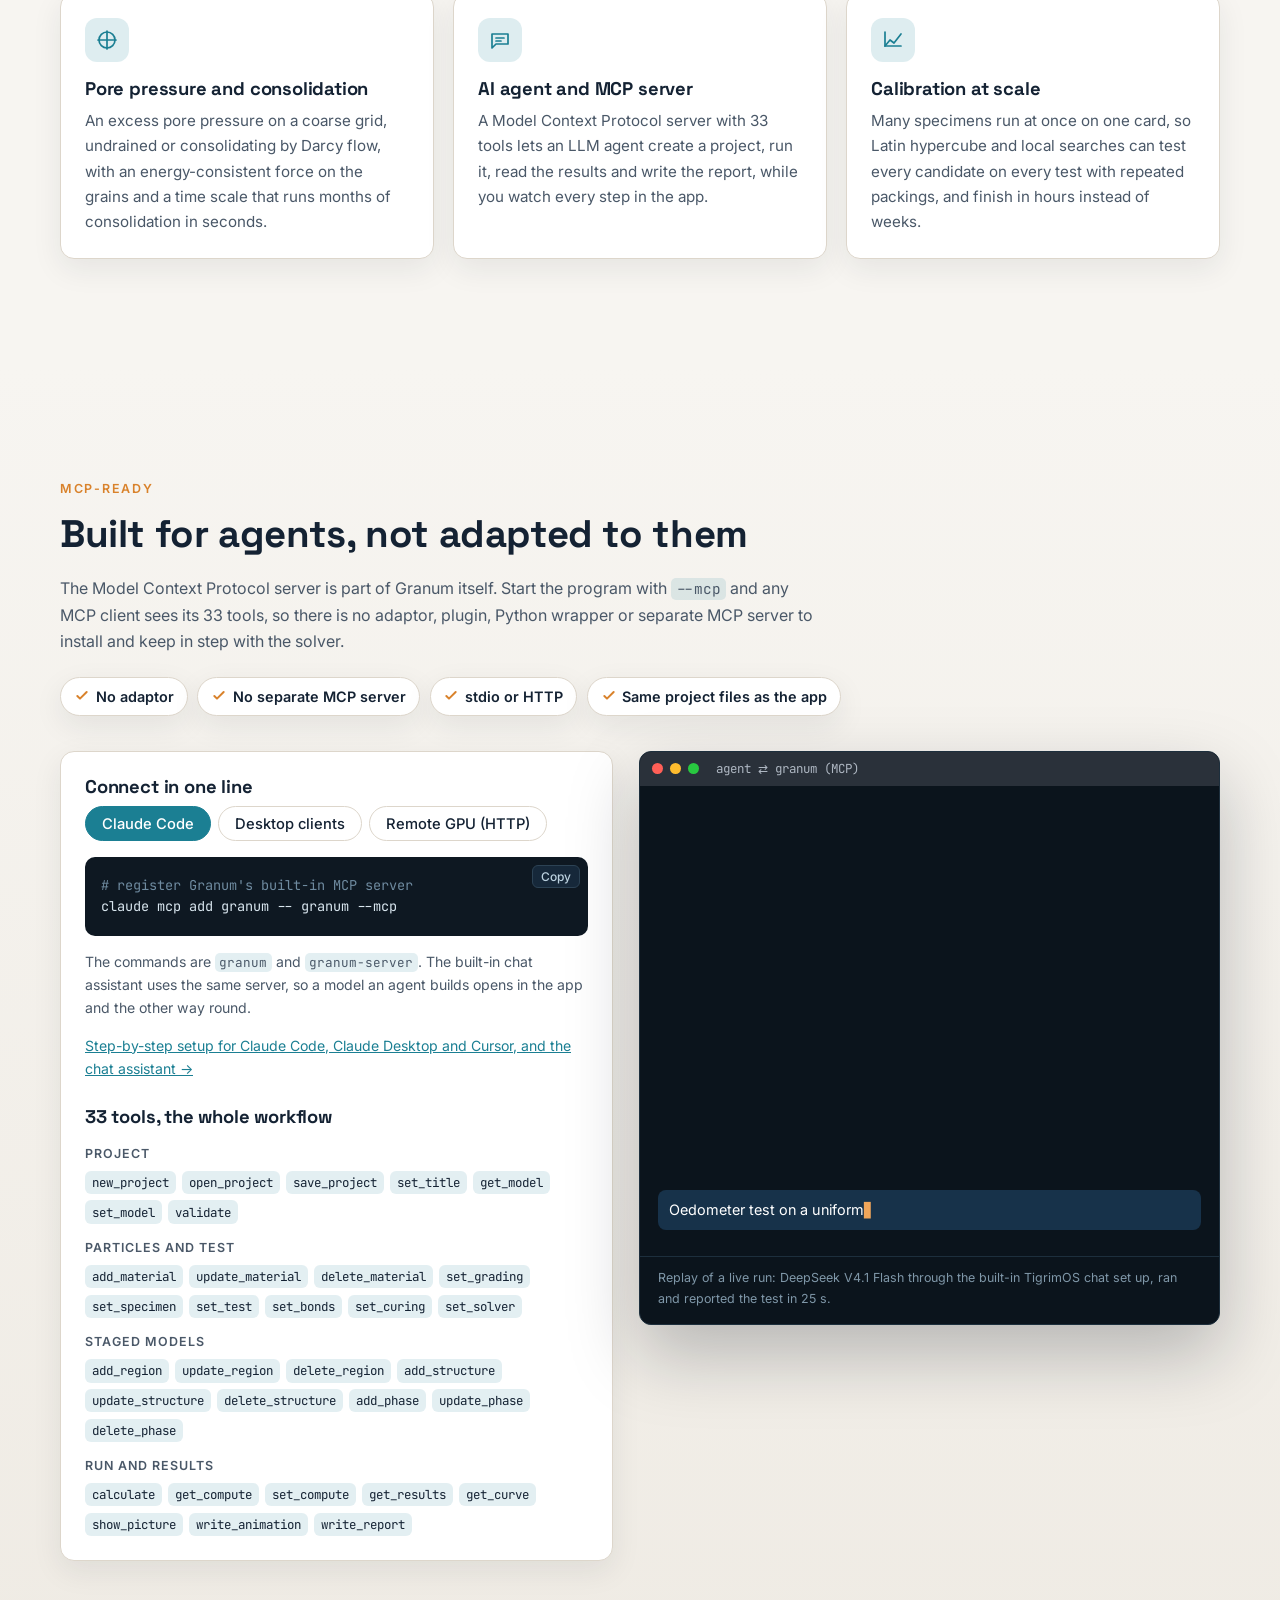
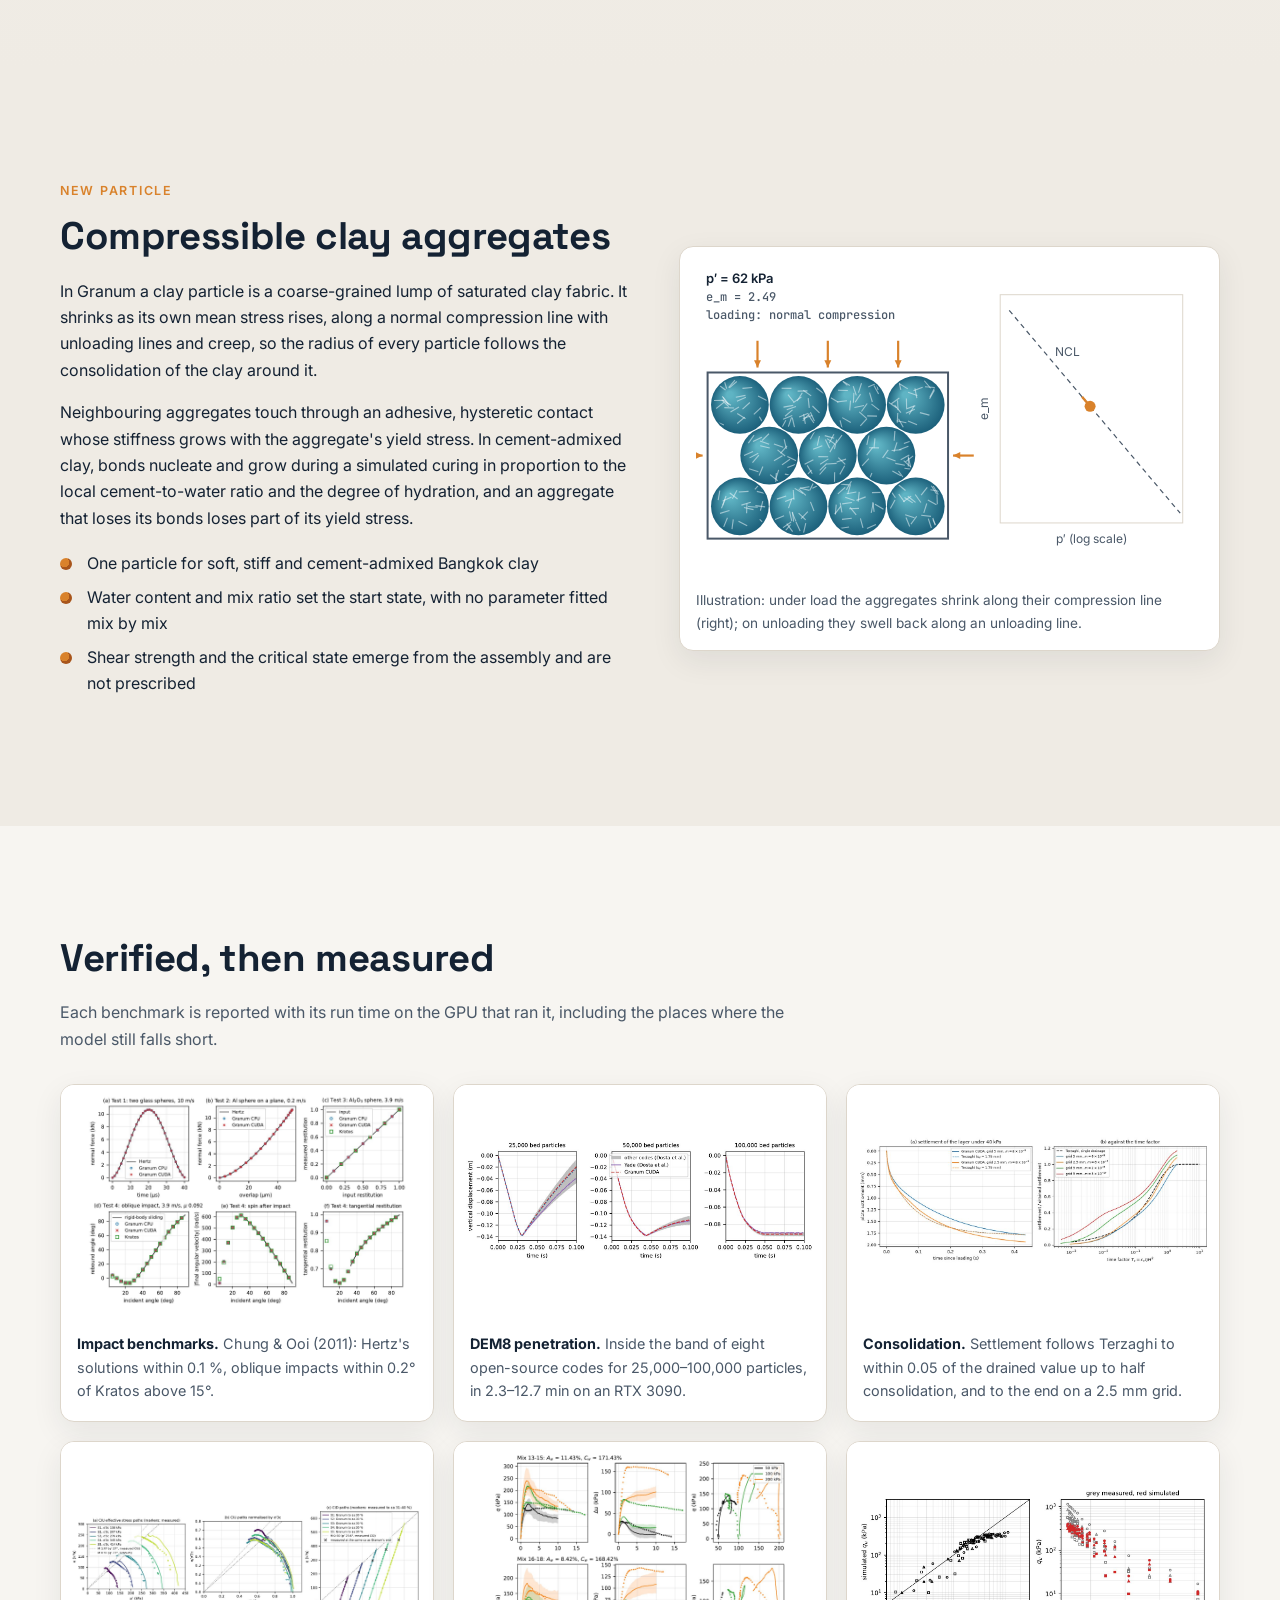
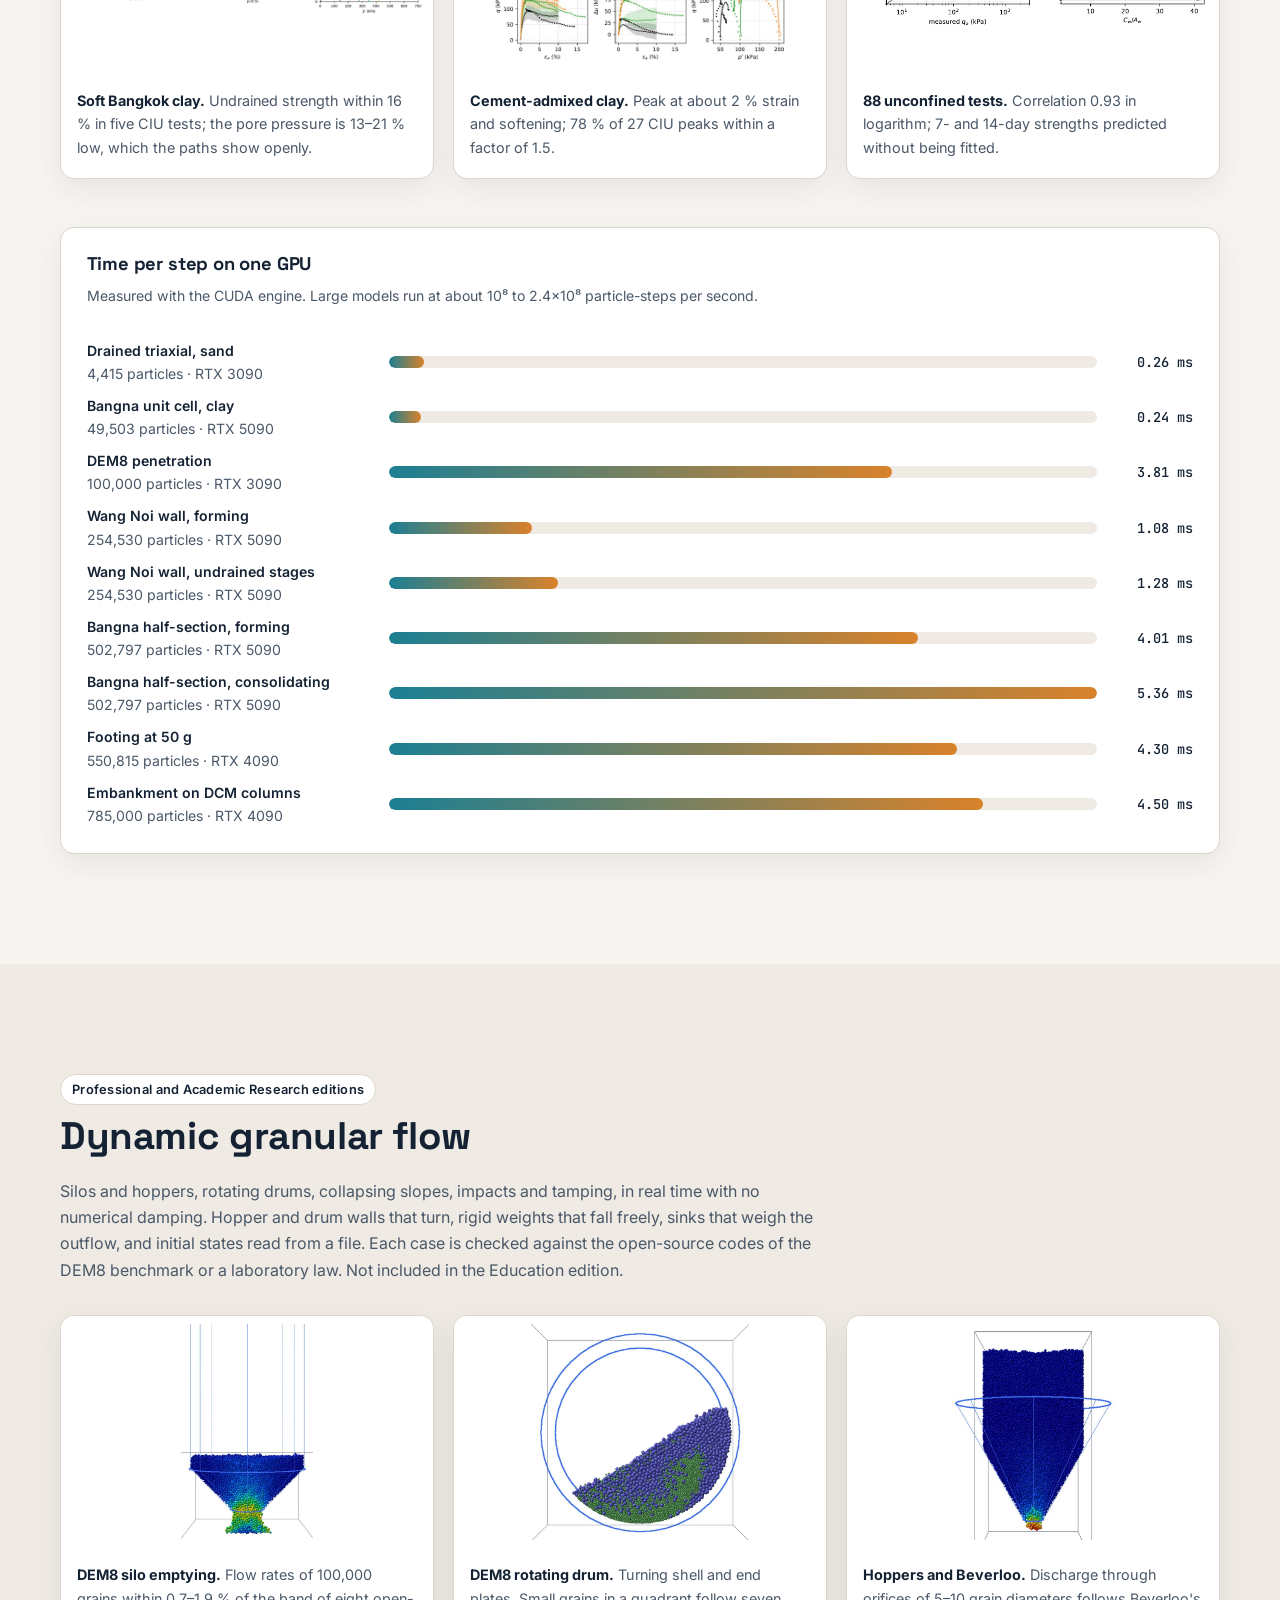
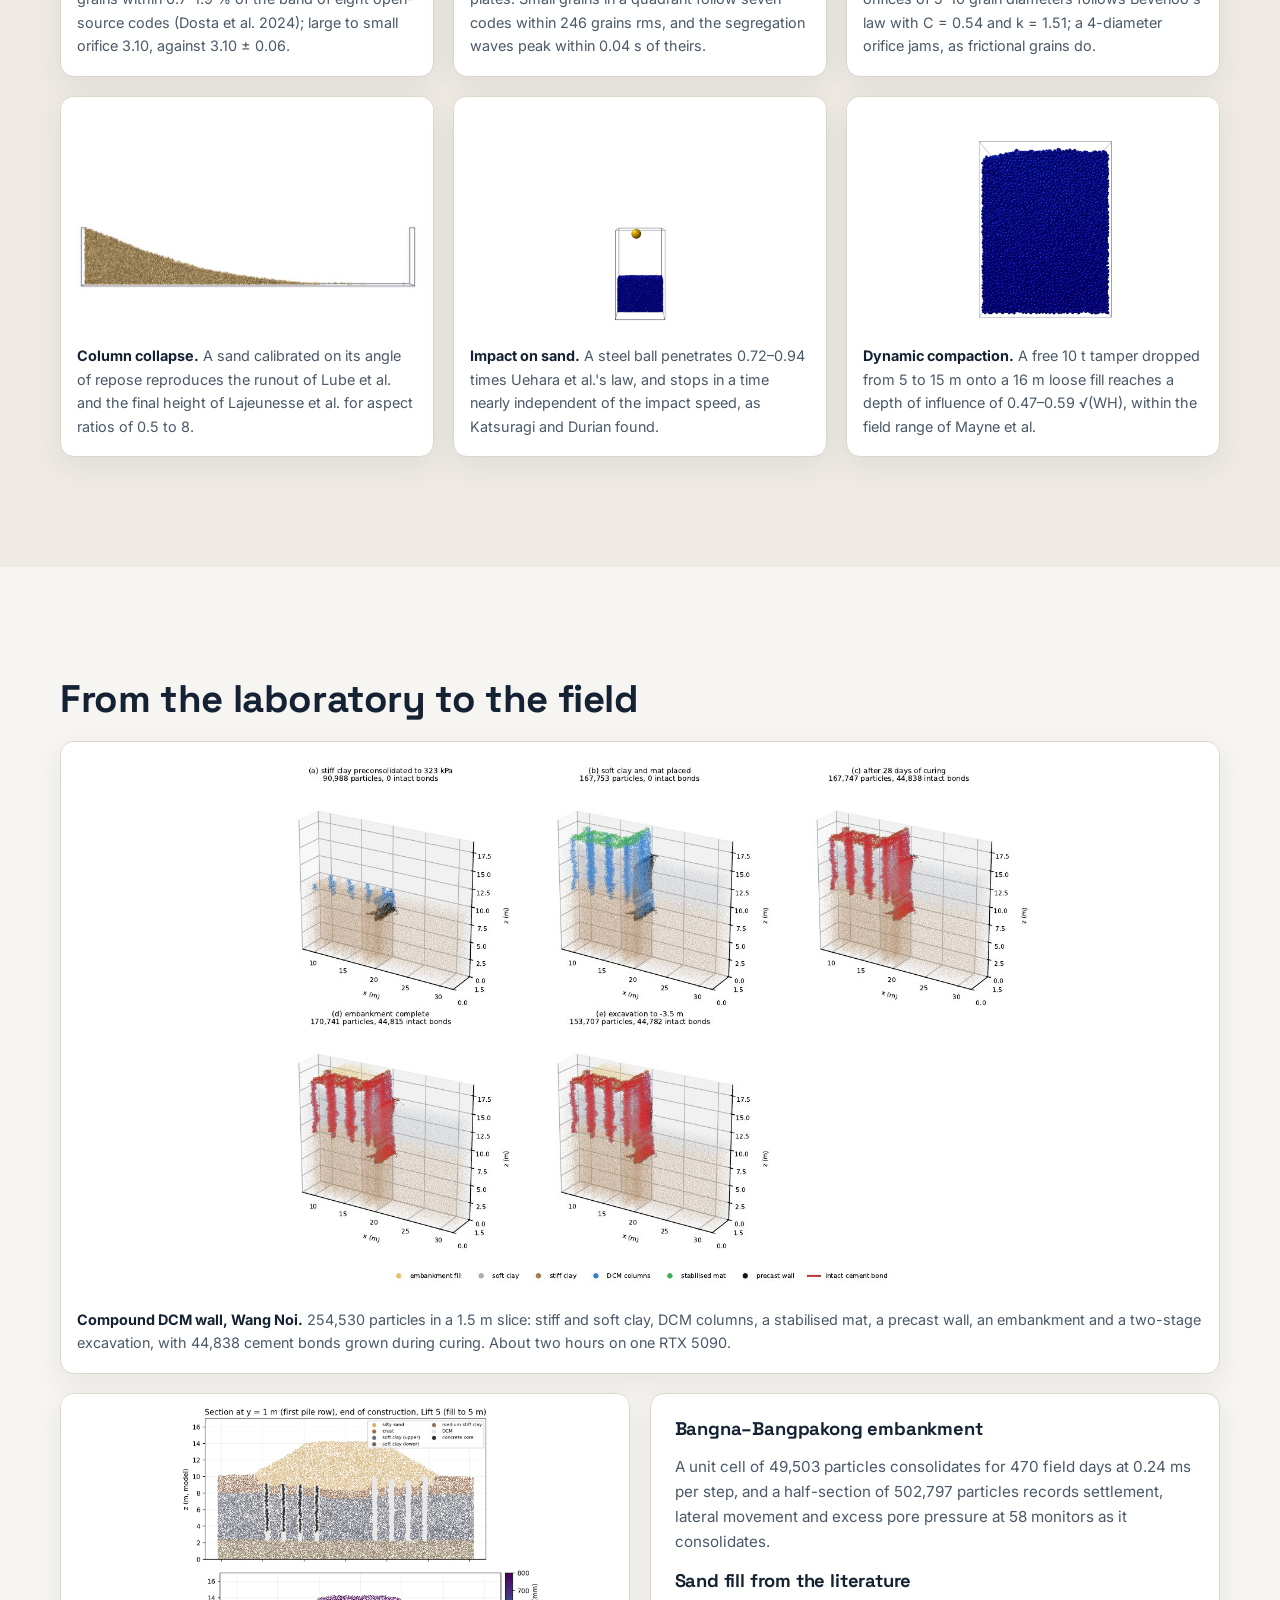
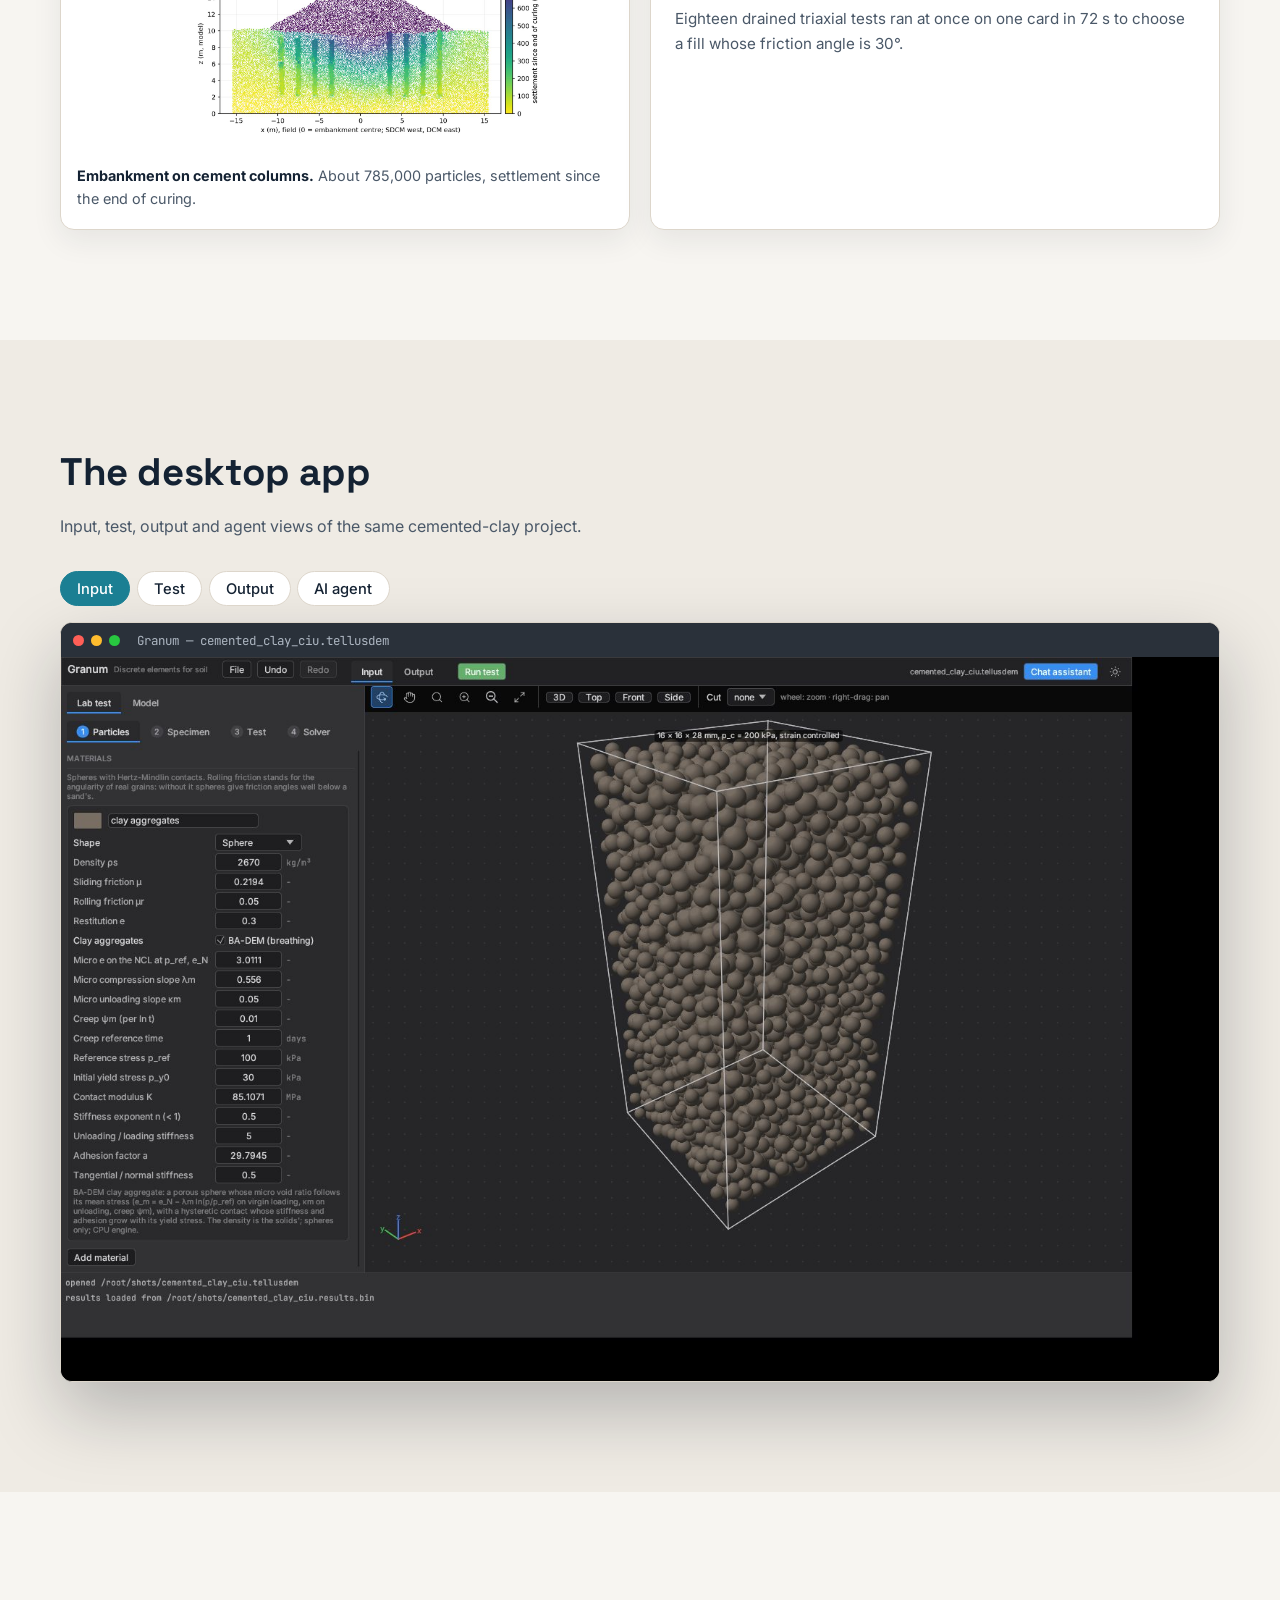
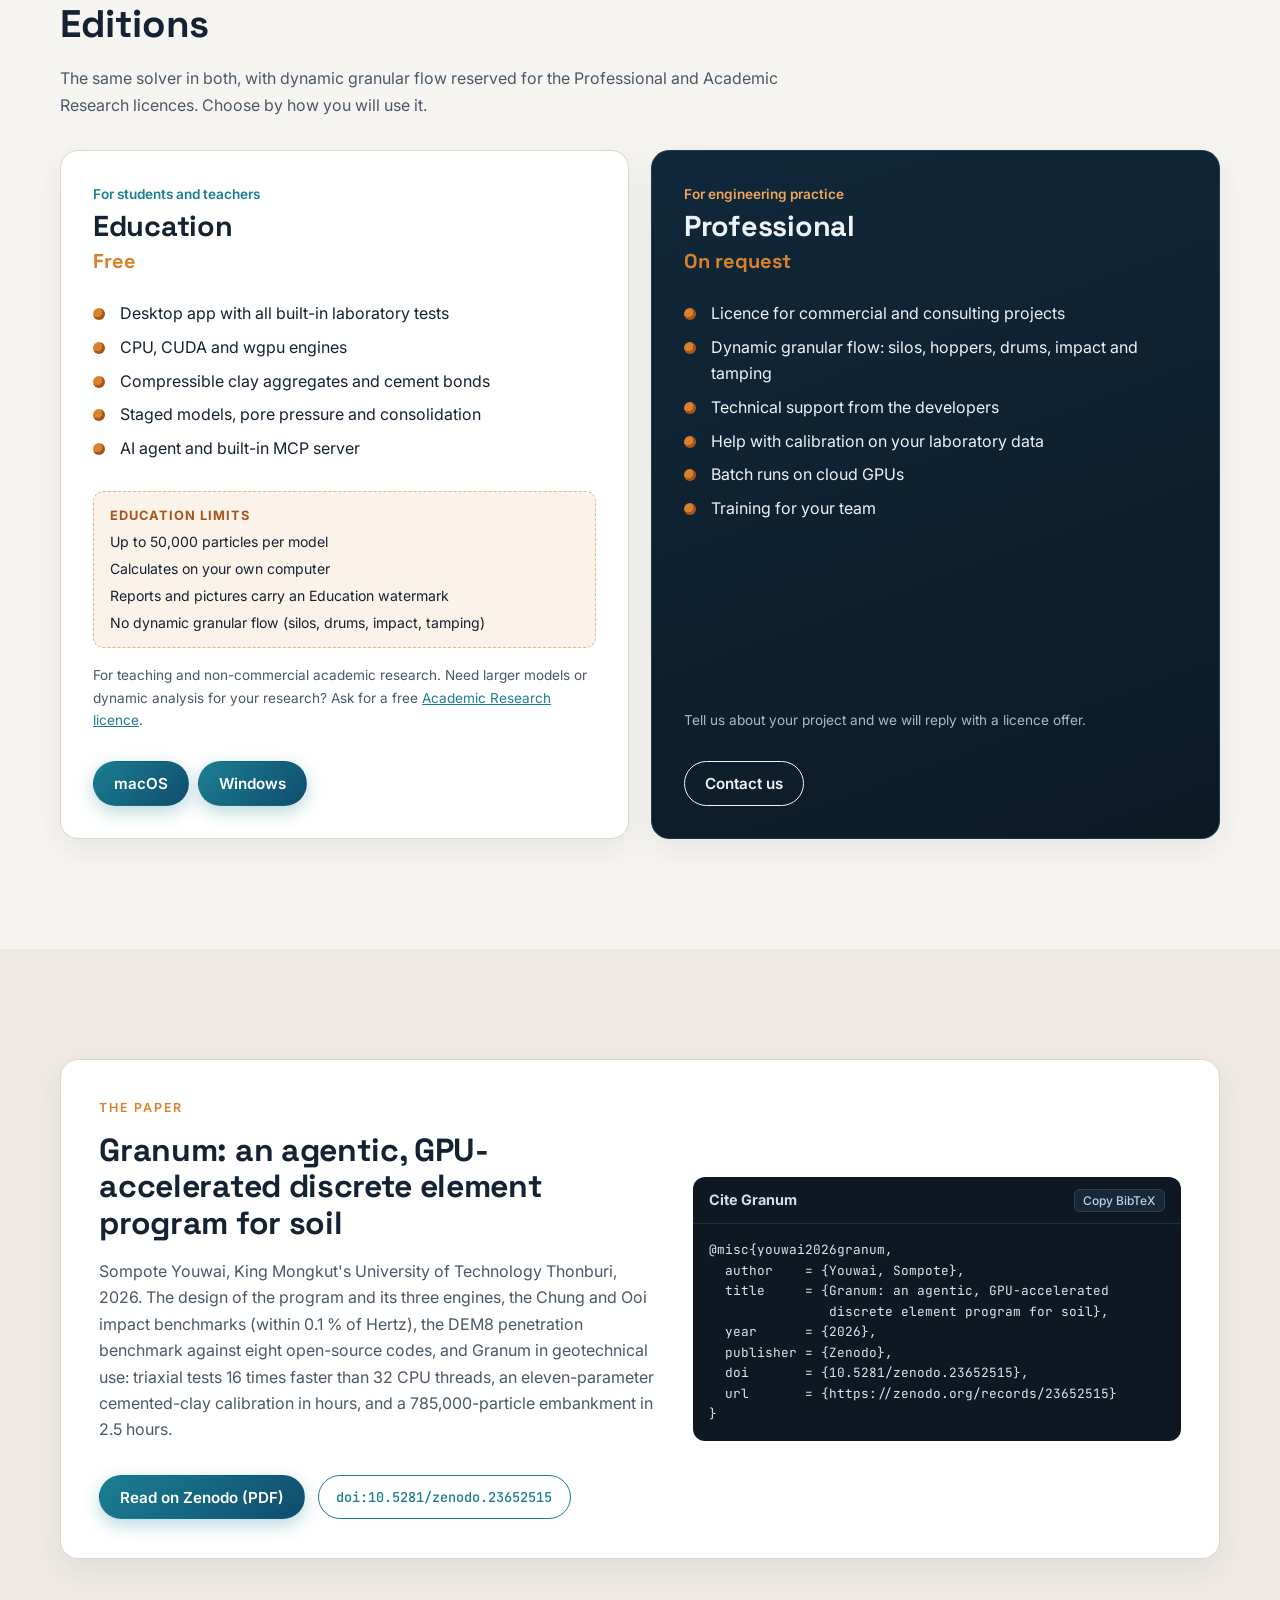
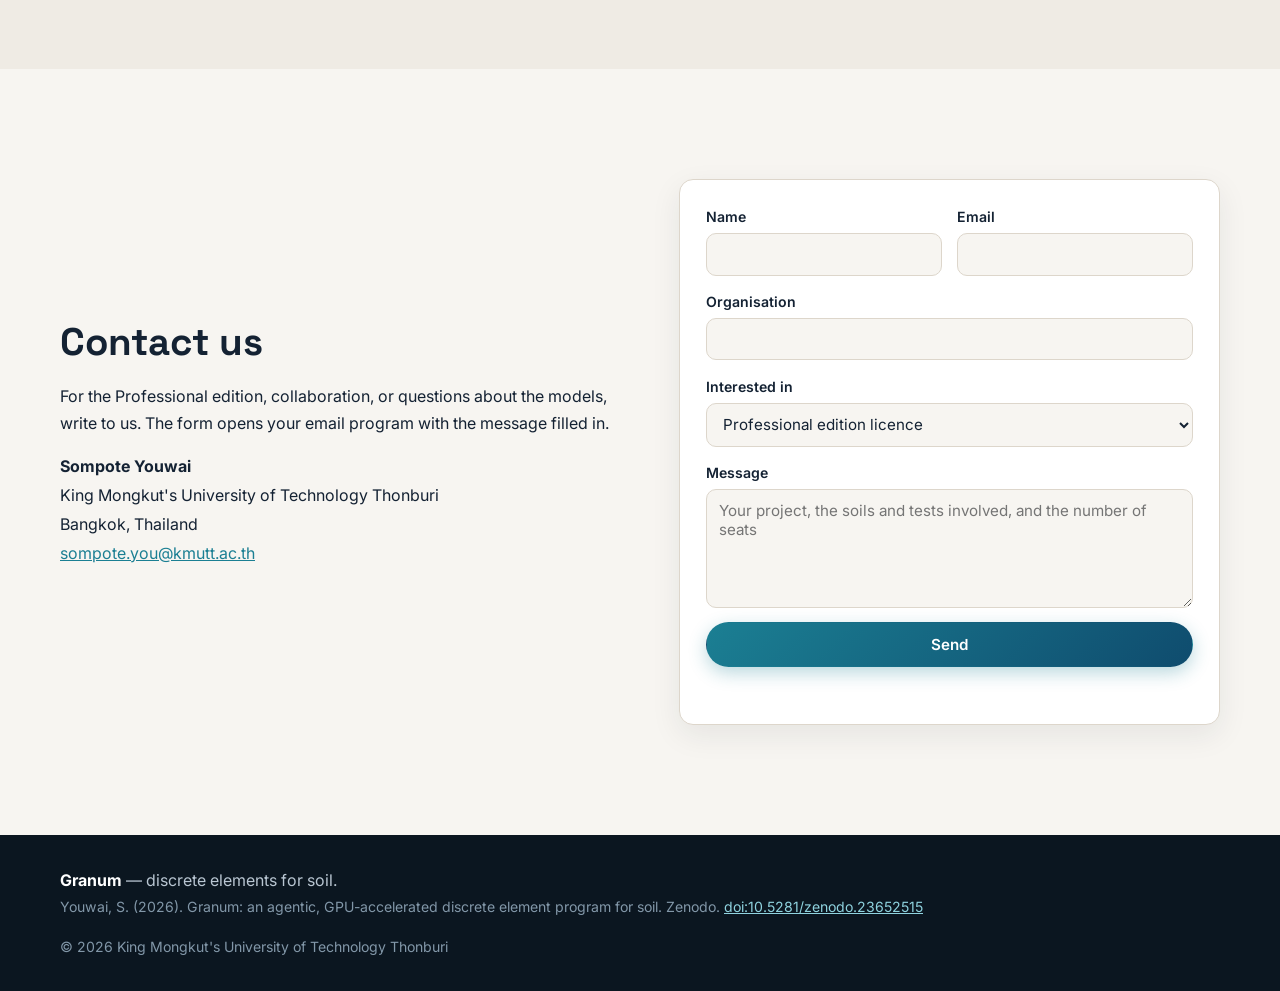
==== commit e56c5d3d: "Dynamic granular flow section: DEM8 silo and drum, hoppers, column collapse, impact and tamping with" ====
--- a/index.html
+++ b/index.html
@@ -28,6 +28,7 @@
       <a href="#agents">Agents</a>
       <a href="#clay">Clay model</a>
       <a href="#bench">Benchmarks</a>
+      <a href="#dynamic">Dynamics</a>
       <a href="#gallery">Gallery</a>
       <a href="#editions">Editions</a>
       <a href="manual.html">Manual</a>
@@ -221,8 +222,43 @@
   </div>
 </section>
 
+<!-- DYNAMICS -->
+<section id="dynamic" class="sec alt">
+  <div class="wrap">
+    <p class="badge-ed reveal">Professional and Academic Research editions</p>
+    <h2 class="reveal">Dynamic granular flow</h2>
+    <p class="sub reveal">Silos and hoppers, rotating drums, collapsing slopes, impacts and tamping, in real time with no numerical damping. Hopper and drum walls that turn, rigid weights that fall freely, sinks that weigh the outflow, and initial states read from a file. Each case is checked against the open-source codes of the DEM8 benchmark or a laboratory law. Not included in the Education edition.</p>
+    <div class="bench-grid">
+      <figure class="fig vid reveal">
+        <video src="video/silo.mp4" poster="video/silo.jpg" autoplay muted loop playsinline preload="metadata" aria-label="DEM8 silo emptying"></video>
+        <figcaption><b>DEM8 silo emptying.</b> Flow rates of 100,000 grains within 0.7–1.9 % of the band of eight open-source codes (Dosta et al. 2024); large to small orifice 3.10, against 3.10 ± 0.06.</figcaption>
+      </figure>
+      <figure class="fig vid reveal">
+        <video src="video/drum.mp4" poster="video/drum.jpg" autoplay muted loop playsinline preload="metadata" aria-label="DEM8 rotating drum"></video>
+        <figcaption><b>DEM8 rotating drum.</b> Turning shell and end plates. Small grains in a quadrant follow seven codes within 246 grains rms, and the segregation waves peak within 0.04 s of theirs.</figcaption>
+      </figure>
+      <figure class="fig vid reveal">
+        <video src="video/hopper.mp4" poster="video/hopper.jpg" autoplay muted loop playsinline preload="metadata" aria-label="Hoppers and Beverloo"></video>
+        <figcaption><b>Hoppers and Beverloo.</b> Discharge through orifices of 5–10 grain diameters follows Beverloo's law with C = 0.54 and k = 1.51; a 4-diameter orifice jams, as frictional grains do.</figcaption>
+      </figure>
+      <figure class="fig vid reveal">
+        <video src="video/collapse.mp4" poster="video/collapse.jpg" autoplay muted loop playsinline preload="metadata" aria-label="Column collapse"></video>
+        <figcaption><b>Column collapse.</b> A sand calibrated on its angle of repose reproduces the runout of Lube et al. and the final height of Lajeunesse et al. for aspect ratios of 0.5 to 8.</figcaption>
+      </figure>
+      <figure class="fig vid reveal">
+        <video src="video/impact.mp4" poster="video/impact.jpg" autoplay muted loop playsinline preload="metadata" aria-label="Impact on sand"></video>
+        <figcaption><b>Impact on sand.</b> A steel ball penetrates 0.72–0.94 times Uehara et al.'s law, and stops in a time nearly independent of the impact speed, as Katsuragi and Durian found.</figcaption>
+      </figure>
+      <figure class="fig vid reveal">
+        <video src="video/tamper.mp4" poster="video/tamper.jpg" autoplay muted loop playsinline preload="metadata" aria-label="Dynamic compaction"></video>
+        <figcaption><b>Dynamic compaction.</b> A free 10 t tamper dropped from 5 to 15 m onto a 16 m loose fill reaches a depth of influence of 0.47–0.59 √(WH), within the field range of Mayne et al.</figcaption>
+      </figure>
+    </div>
+  </div>
+</section>
+
 <!-- APPLICATIONS -->
-<section class="sec alt">
+<section class="sec">
   <div class="wrap">
     <h2 class="reveal">From the laboratory to the field</h2>
     <div class="apps">
@@ -245,7 +281,7 @@
 </section>
 
 <!-- GALLERY -->
-<section id="gallery" class="sec">
+<section id="gallery" class="sec alt">
   <div class="wrap">
     <h2 class="reveal">The desktop app</h2>
     <p class="sub reveal">Input, test, output and agent views of the same cemented-clay project.</p>
@@ -263,10 +299,10 @@
 </section>
 
 <!-- EDITIONS -->
-<section id="editions" class="sec alt">
+<section id="editions" class="sec">
   <div class="wrap">
     <h2 class="reveal">Editions</h2>
-    <p class="sub reveal">The same solver in both. Choose by how you will use it.</p>
+    <p class="sub reveal">The same solver in both, with dynamic granular flow reserved for the Professional and Academic Research licences. Choose by how you will use it.</p>
     <div class="editions">
       <article class="ed reveal">
         <p class="tag">For students and teachers</p>
@@ -284,8 +320,9 @@
           <span>Up to 50,000 particles per model</span>
           <span>Calculates on your own computer</span>
           <span>Reports and pictures carry an Education watermark</span>
+          <span>No dynamic granular flow (silos, drums, impact, tamping)</span>
         </div>
-        <p class="fine">For teaching and non-commercial academic research. Need larger models for your research? Ask for a free <a href="#contact" data-research>Academic Research licence</a>.</p>
+        <p class="fine">For teaching and non-commercial academic research. Need larger models or dynamic analysis for your research? Ask for a free <a href="#contact" data-research>Academic Research licence</a>.</p>
         <div class="dl">
           <button class="btn btn-primary" data-os="macos">macOS</button>
           <button class="btn btn-primary" data-os="windows">Windows</button>
@@ -297,6 +334,7 @@
         <p class="price">On request</p>
         <ul class="ticks">
           <li>Licence for commercial and consulting projects</li>
+          <li>Dynamic granular flow: silos, hoppers, drums, impact and tamping</li>
           <li>Technical support from the developers</li>
           <li>Help with calibration on your laboratory data</li>
           <li>Batch runs on cloud GPUs</li>
@@ -310,7 +348,7 @@
 </section>
 
 <!-- PAPER -->
-<section id="paper" class="sec">
+<section id="paper" class="sec alt">
   <div class="wrap">
     <div class="paper reveal">
       <div class="paper-text">
--- a/style.css
+++ b/style.css
@@ -250,3 +250,8 @@
   .bar .fill { transition: none; }
   .stage-tag::before { animation: none; }
 }
+
+/* dynamic granular flow */
+.fig.vid { cursor: default; }
+.fig.vid video { display: block; width: 100%; aspect-ratio: 16 / 10; object-fit: contain; background: #fff; padding: .5rem; }
+.badge-ed { display: inline-block; margin: 0 0 .6rem; padding: .25rem .7rem; border-radius: 999px; font-size: .8rem; font-weight: 600; letter-spacing: .02em; color: var(--ink); background: var(--card); border: 1px solid var(--line); }
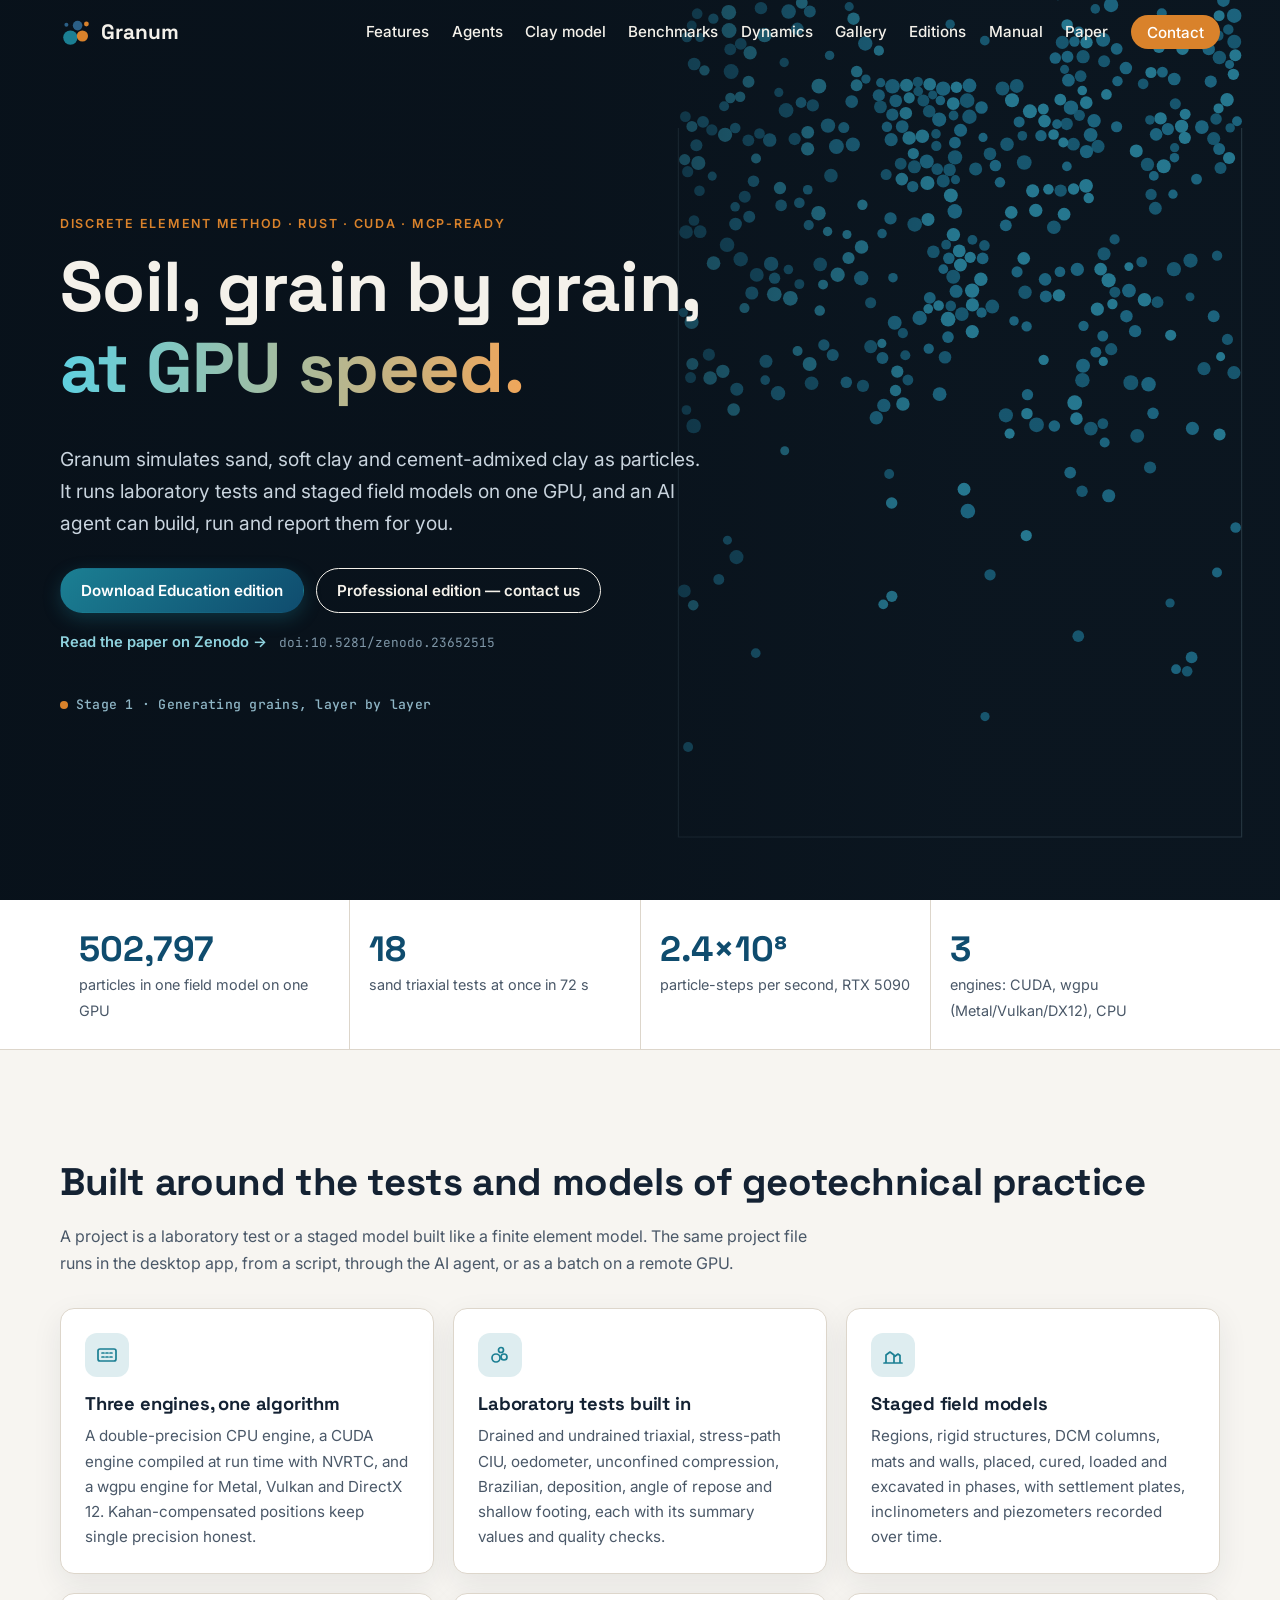
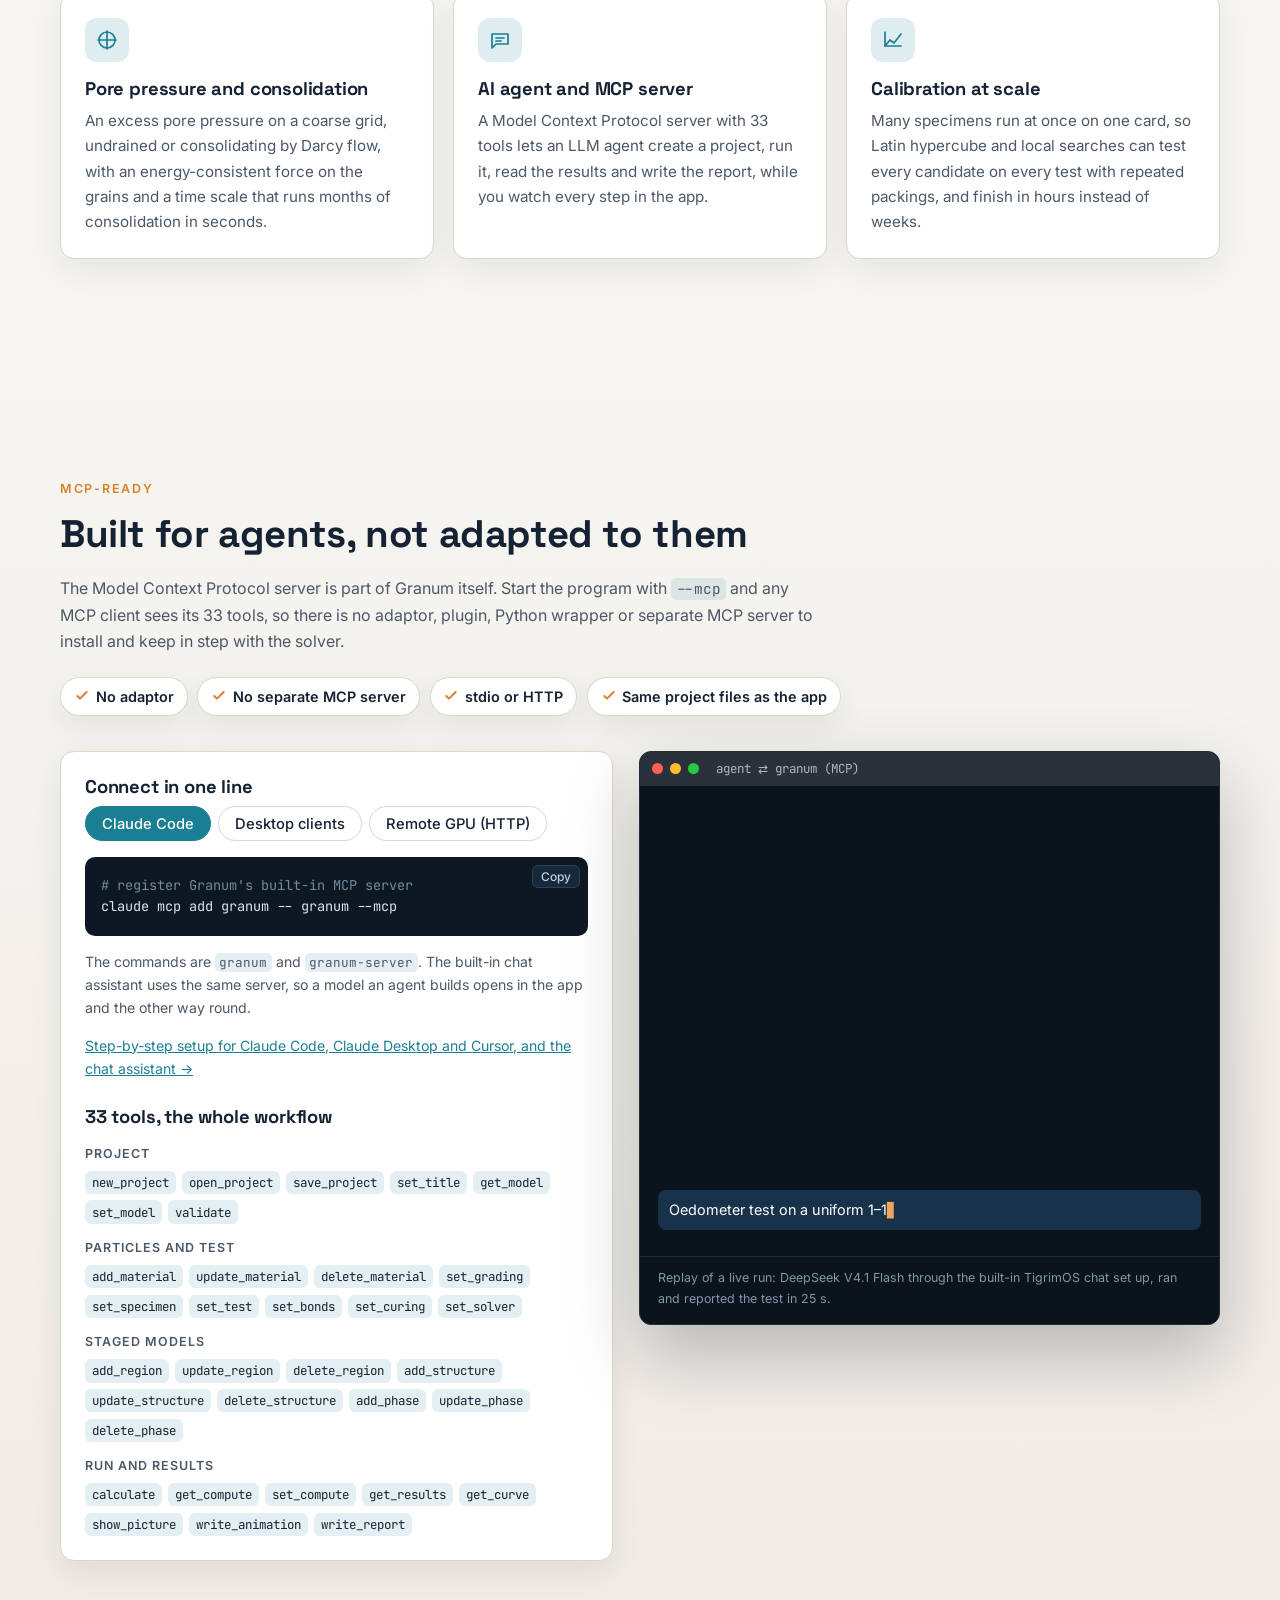
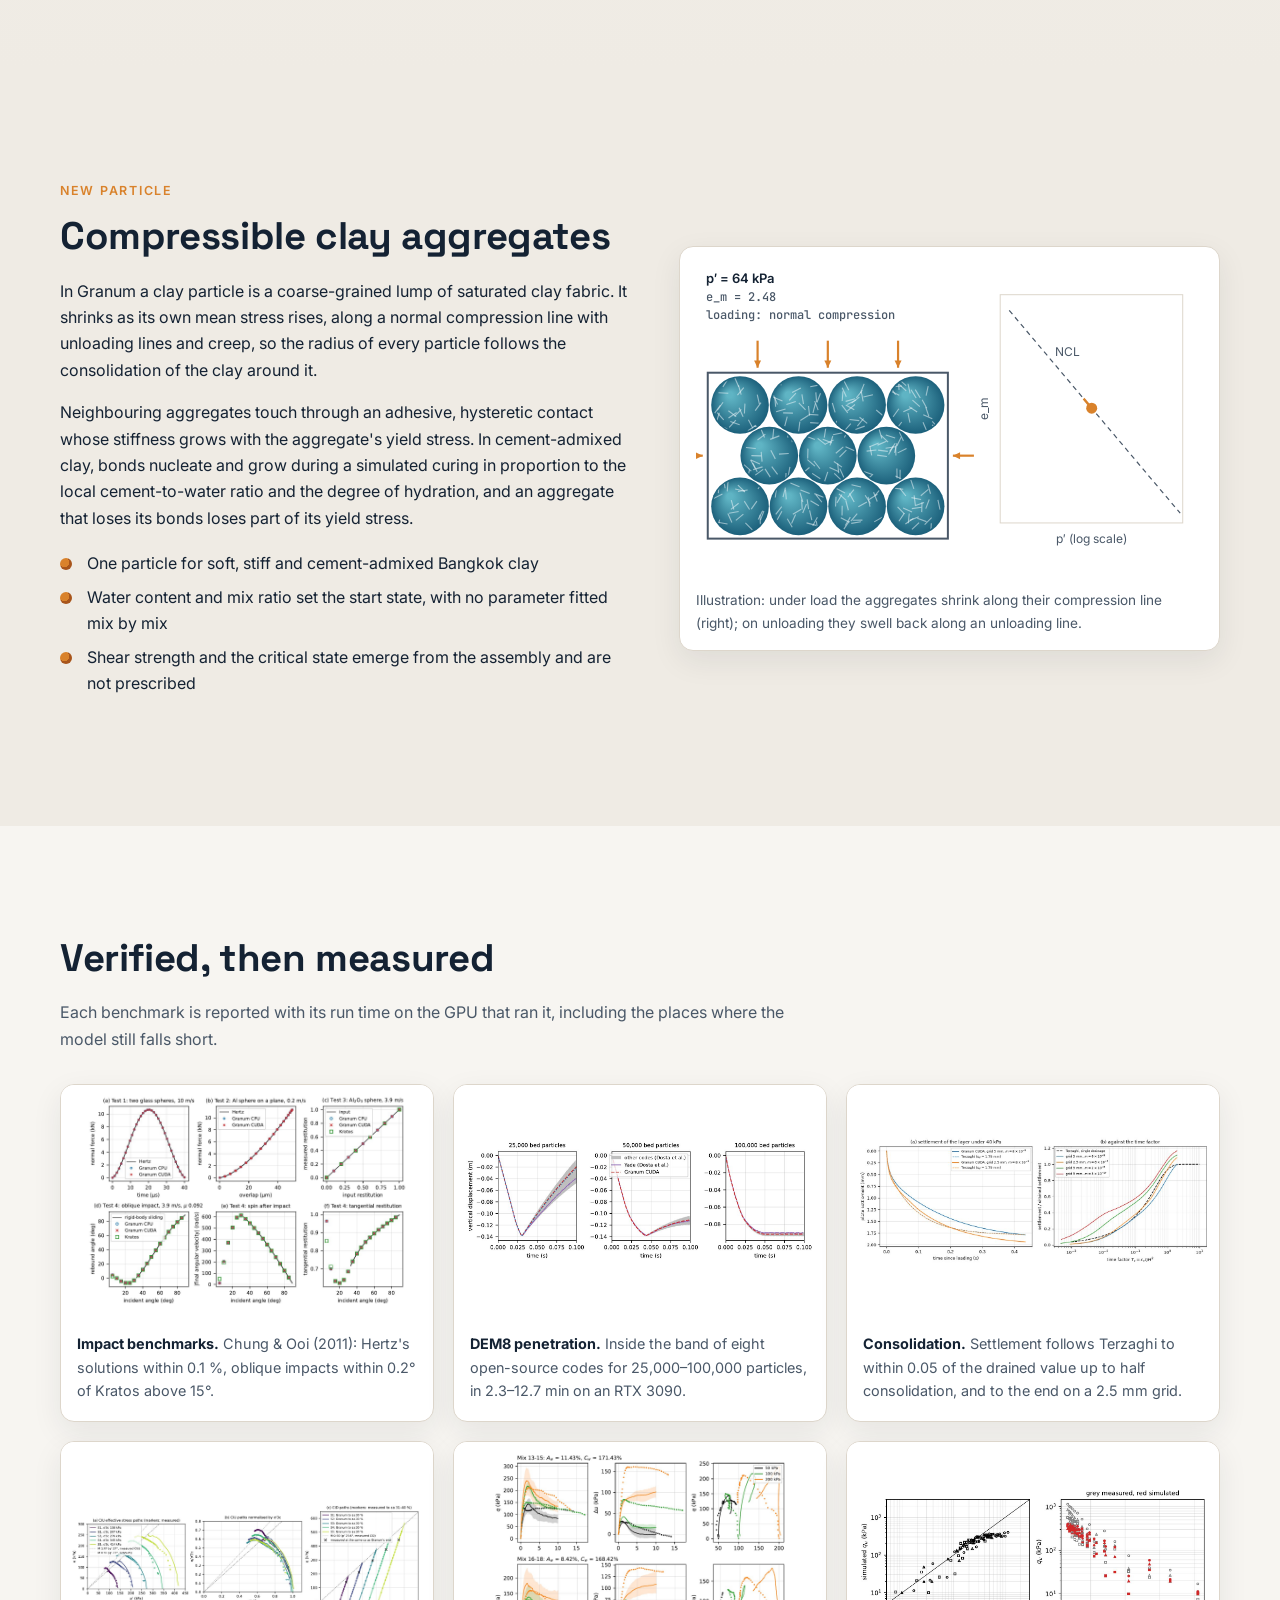
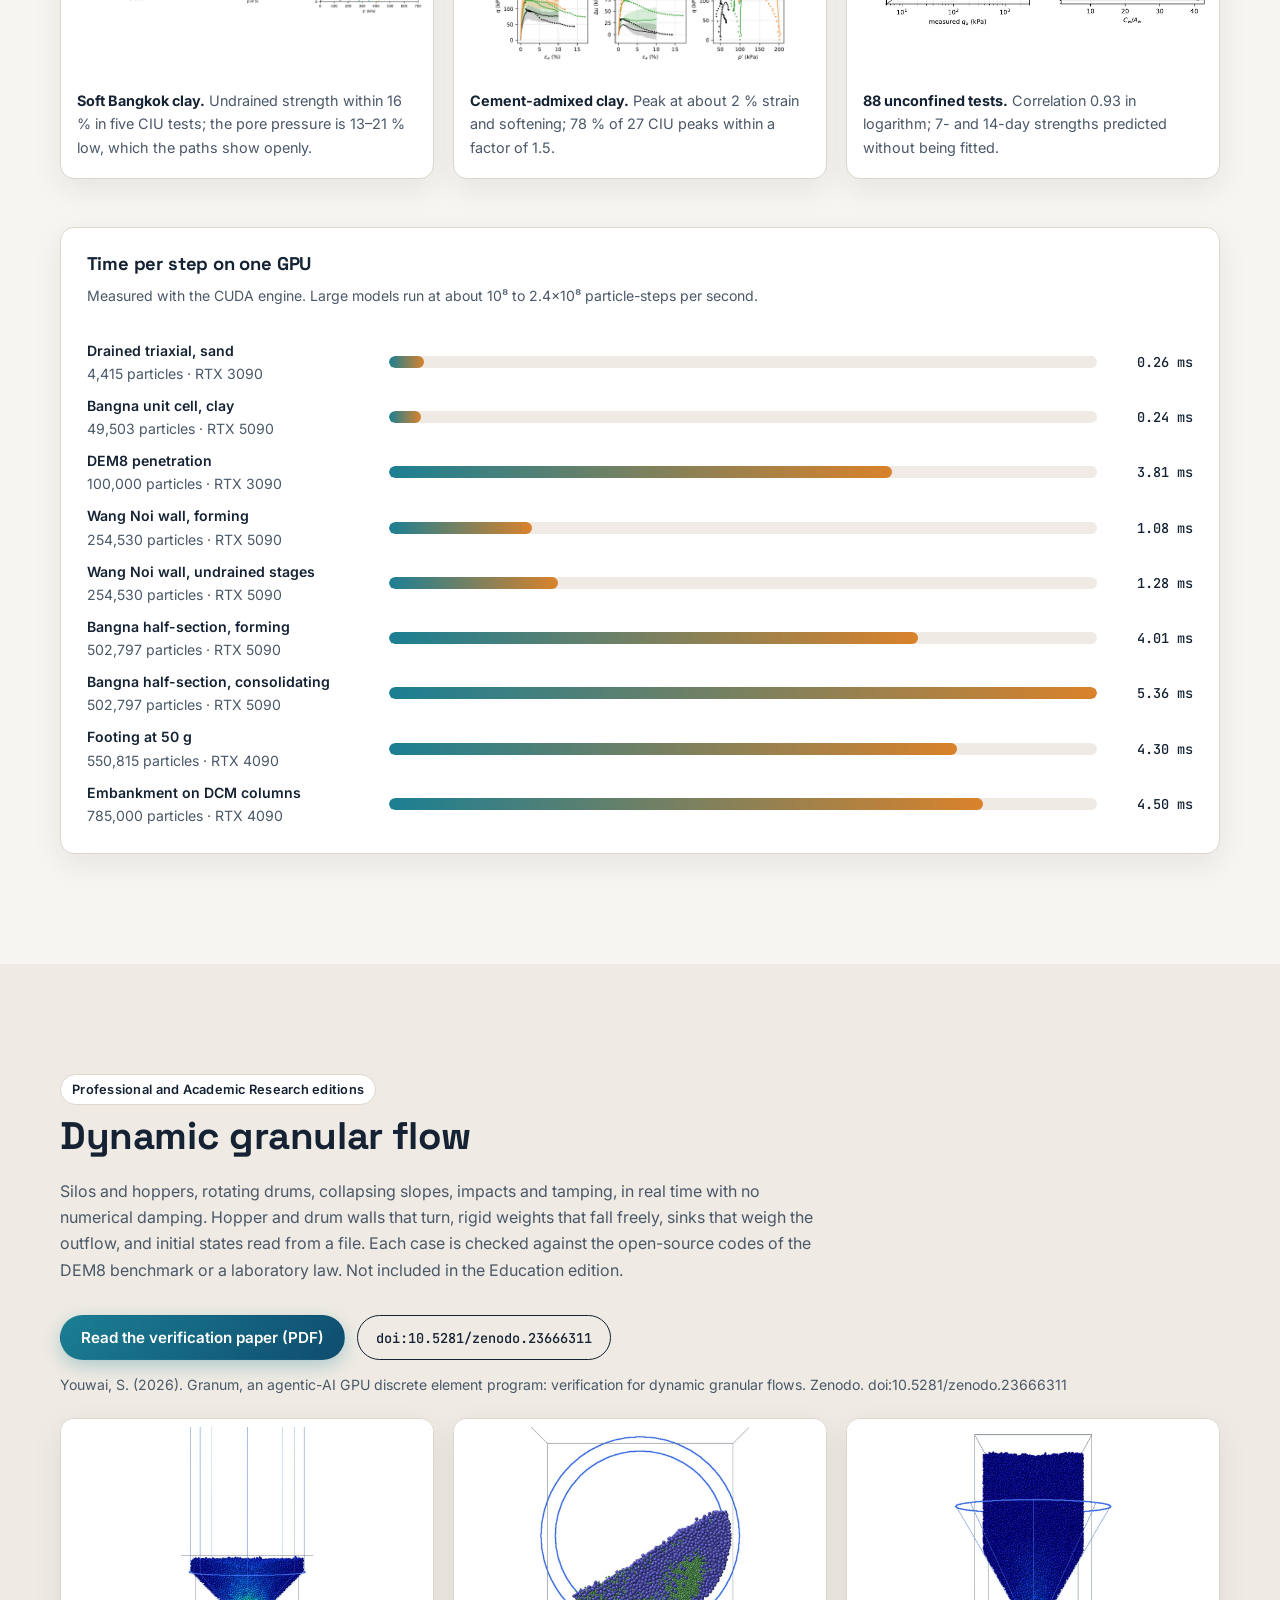
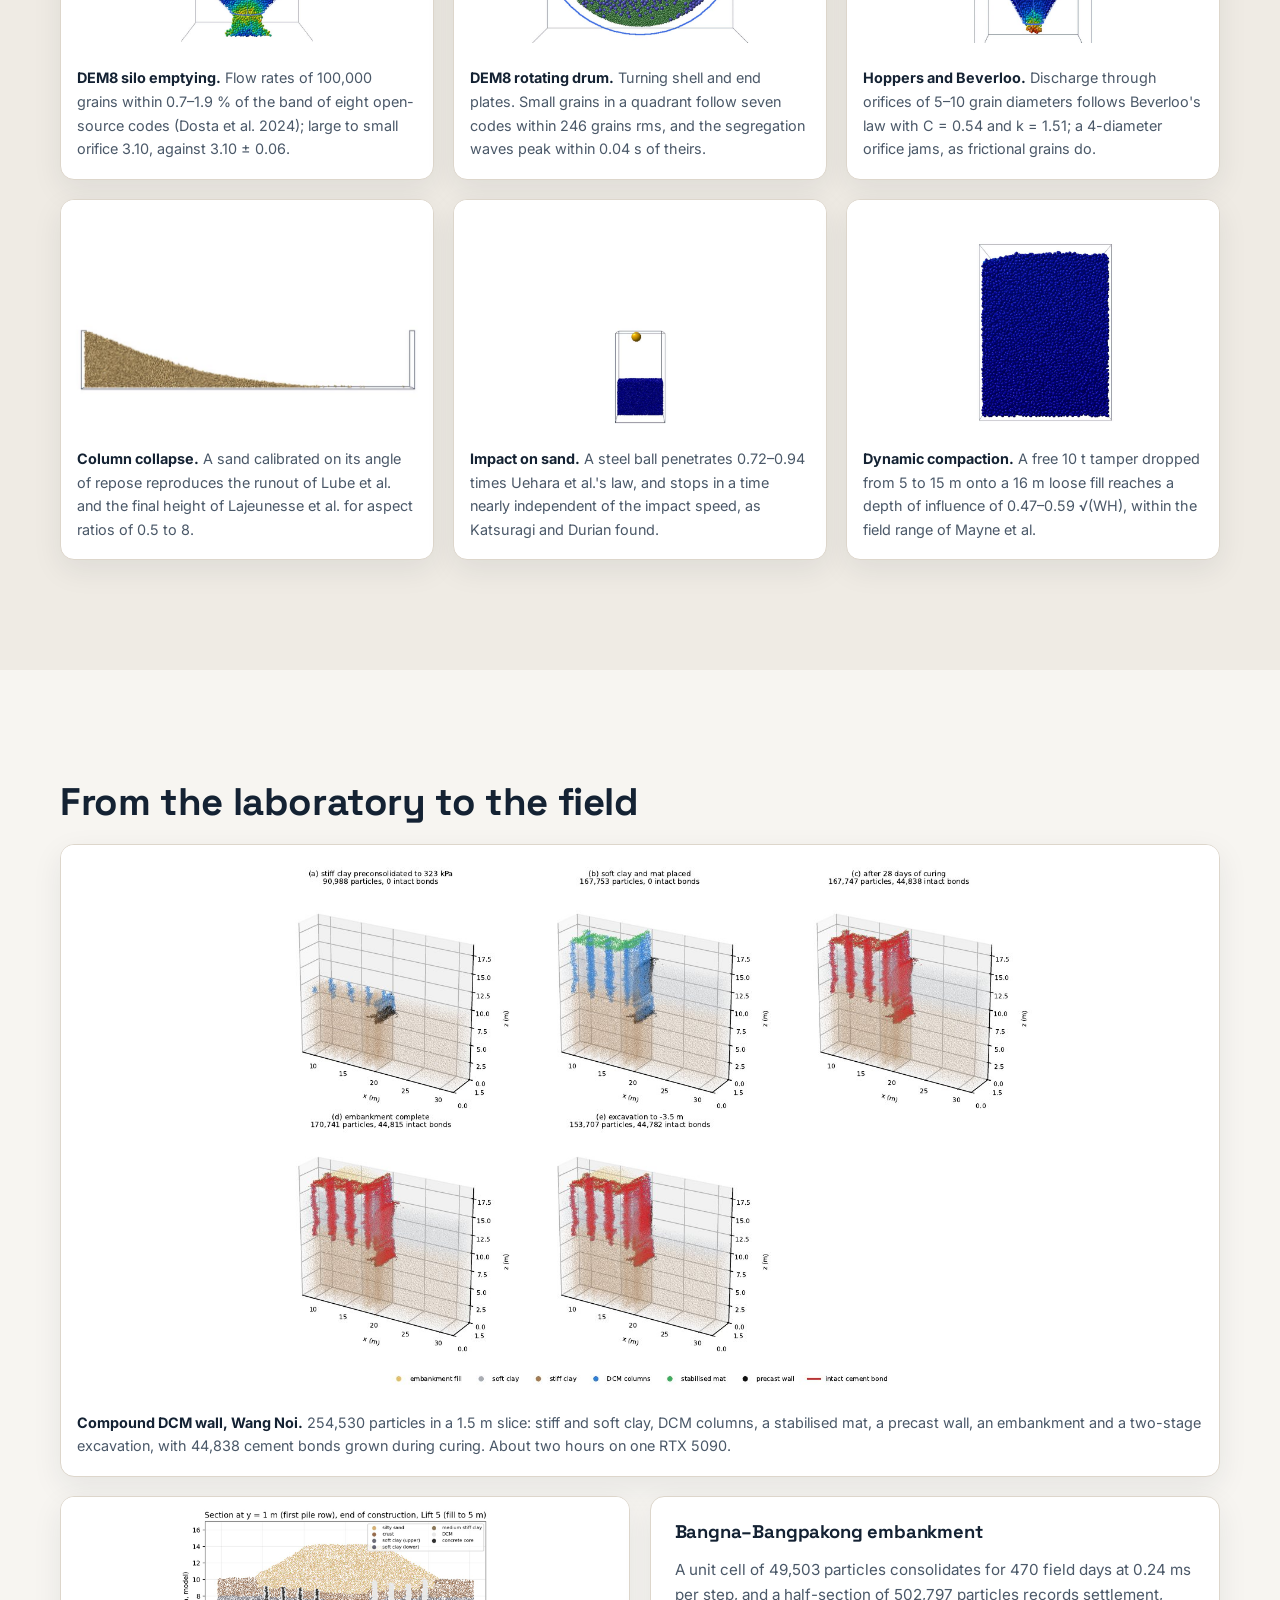
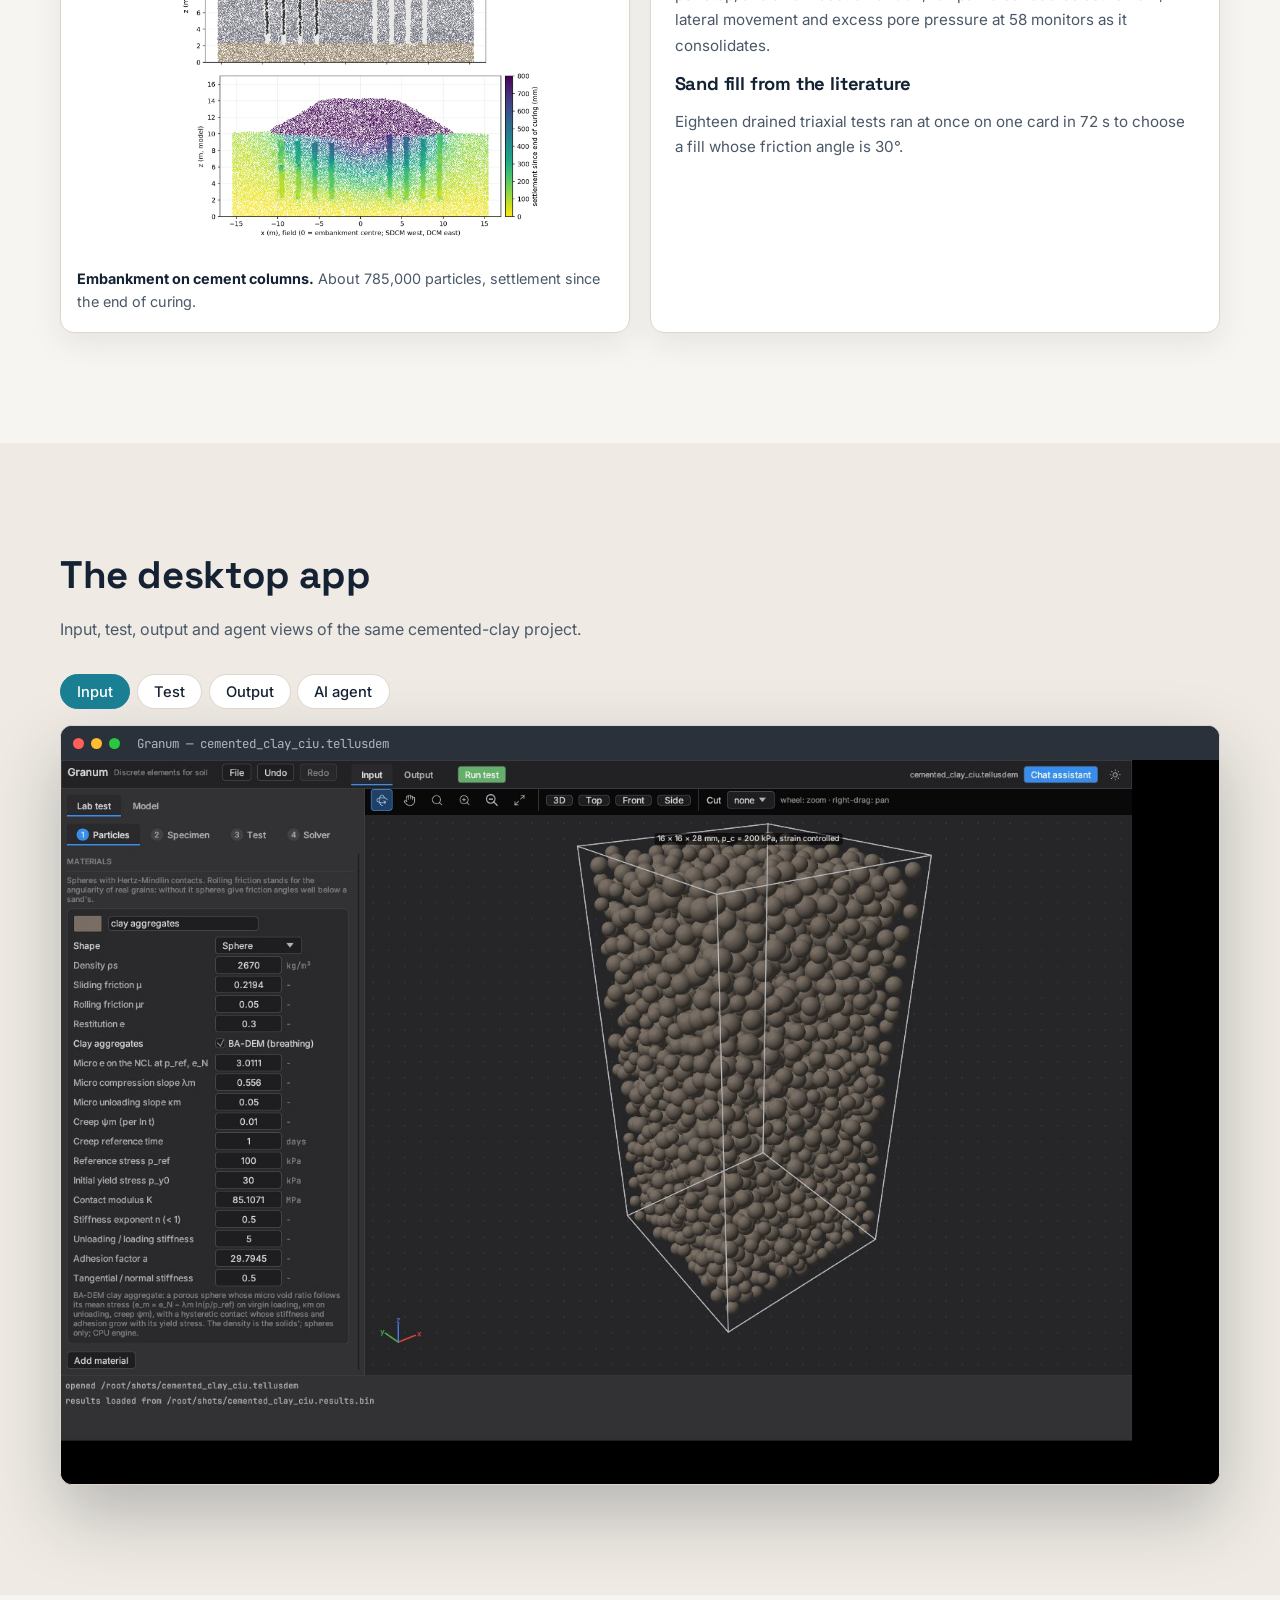
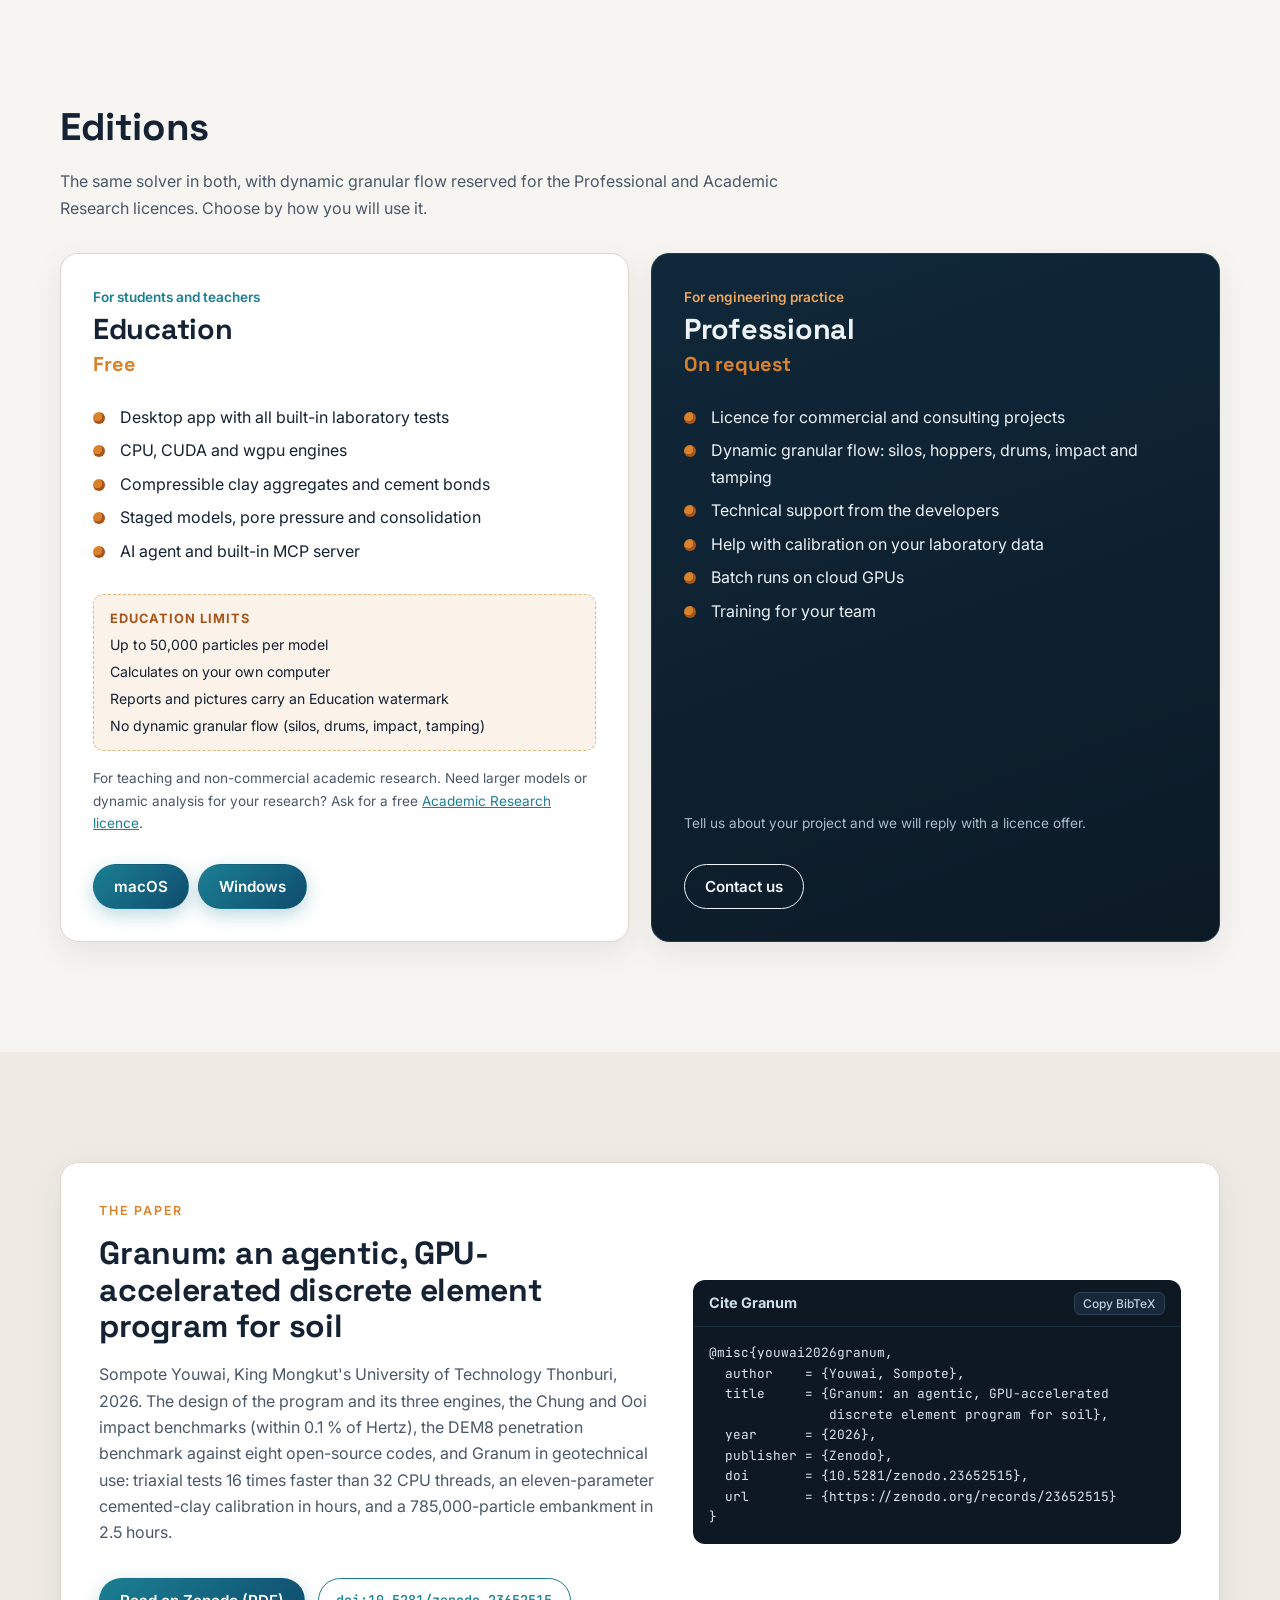
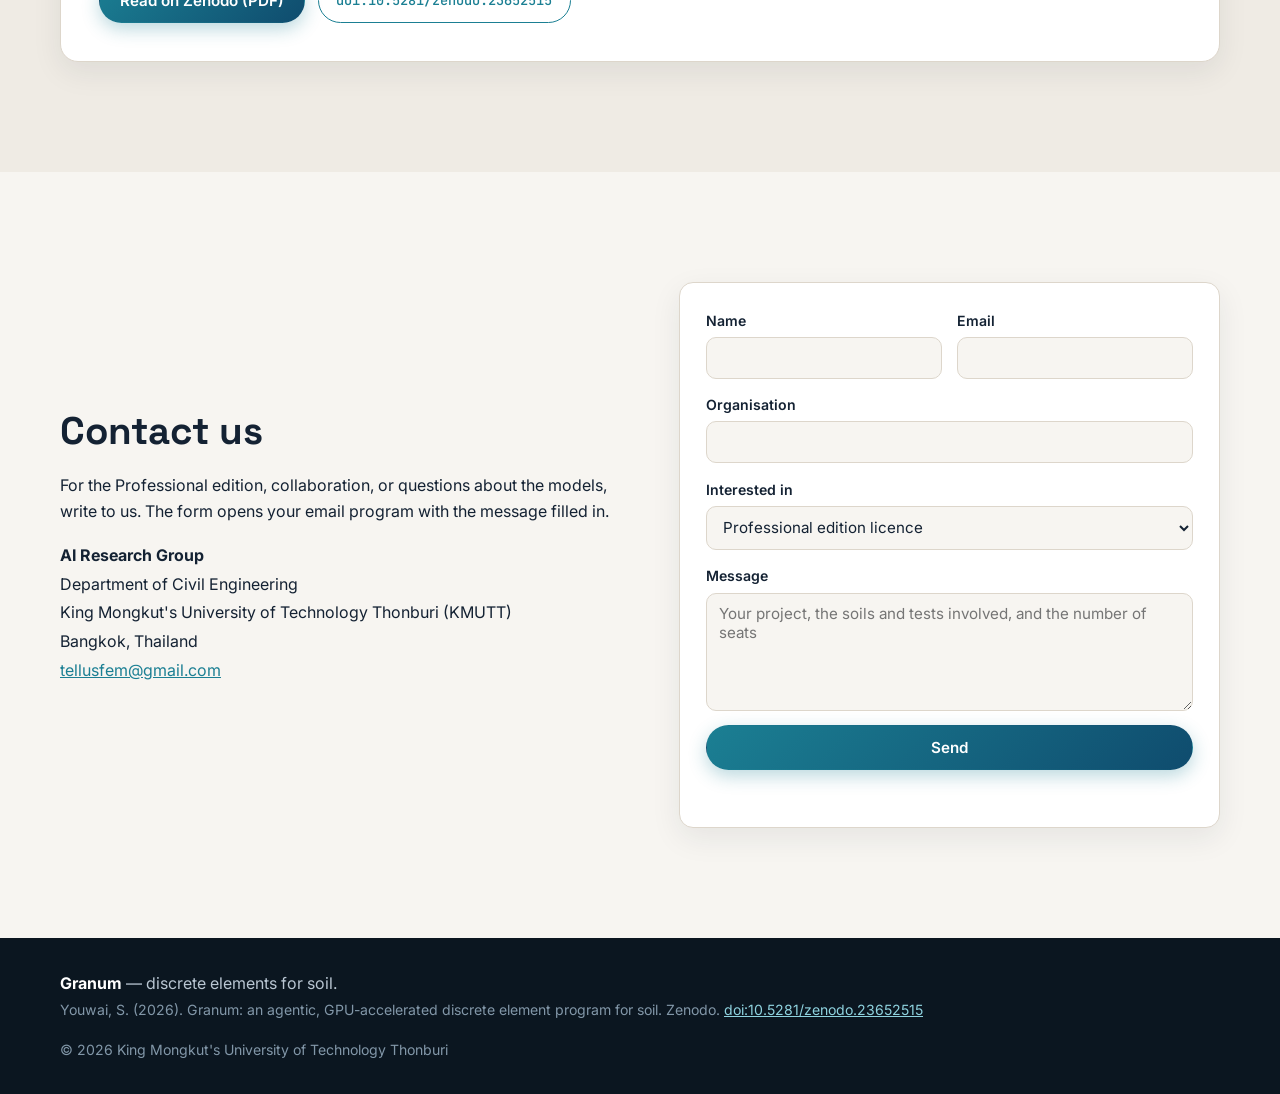
==== commit df7dade7: "Contact: AI Research Group, Department of Civil Engineering, KMUTT, tellusfem@gmail.com; link the dy" ====
--- a/index.html
+++ b/index.html
@@ -228,6 +228,11 @@
     <p class="badge-ed reveal">Professional and Academic Research editions</p>
     <h2 class="reveal">Dynamic granular flow</h2>
     <p class="sub reveal">Silos and hoppers, rotating drums, collapsing slopes, impacts and tamping, in real time with no numerical damping. Hopper and drum walls that turn, rigid weights that fall freely, sinks that weigh the outflow, and initial states read from a file. Each case is checked against the open-source codes of the DEM8 benchmark or a laboratory law. Not included in the Education edition.</p>
+    <div class="cta reveal" style="margin:0 0 1.4rem">
+      <a class="btn btn-primary" href="https://zenodo.org/records/23666311" target="_blank" rel="noopener">Read the verification paper (PDF)</a>
+      <a class="btn btn-ghost doi" href="https://doi.org/10.5281/zenodo.23666311" target="_blank" rel="noopener">doi:10.5281/zenodo.23666311</a>
+    </div>
+    <p class="small reveal" style="margin:-.6rem 0 1.4rem">Youwai, S. (2026). Granum, an agentic-AI GPU discrete element program: verification for dynamic granular flows. Zenodo. doi:10.5281/zenodo.23666311</p>
     <div class="bench-grid">
       <figure class="fig vid reveal">
         <video src="video/silo.mp4" poster="video/silo.jpg" autoplay muted loop playsinline preload="metadata" aria-label="DEM8 silo emptying"></video>
@@ -383,10 +388,11 @@
       <h2>Contact us</h2>
       <p>For the Professional edition, collaboration, or questions about the models, write to us. The form opens your email program with the message filled in.</p>
       <p class="addr">
-        <b>Sompote Youwai</b><br>
-        King Mongkut's University of Technology Thonburi<br>
+        <b>AI Research Group</b><br>
+        Department of Civil Engineering<br>
+        King Mongkut's University of Technology Thonburi (KMUTT)<br>
         Bangkok, Thailand<br>
-        <a href="mailto:sompote.you@kmutt.ac.th">sompote.you@kmutt.ac.th</a>
+        <a href="mailto:tellusfem@gmail.com">tellusfem@gmail.com</a>
       </p>
     </div>
     <form id="contactForm" class="form reveal" novalidate>
